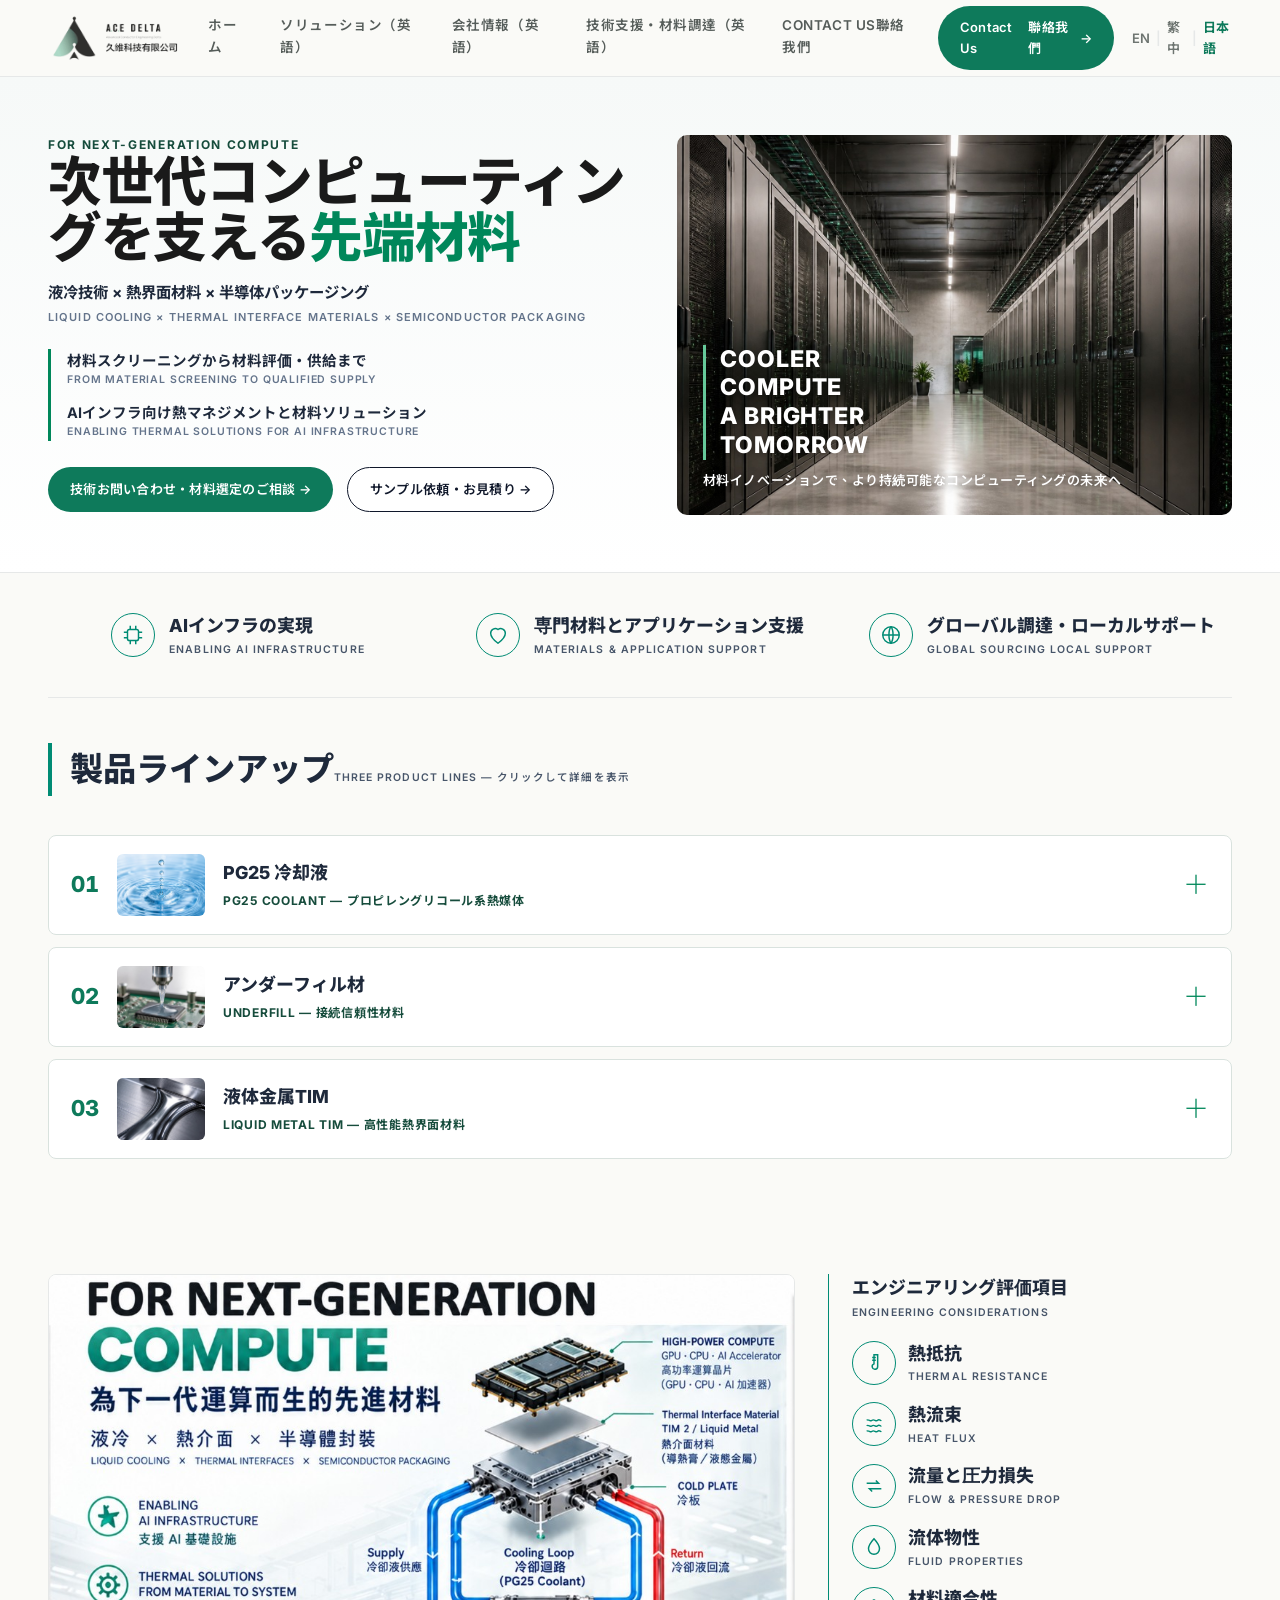
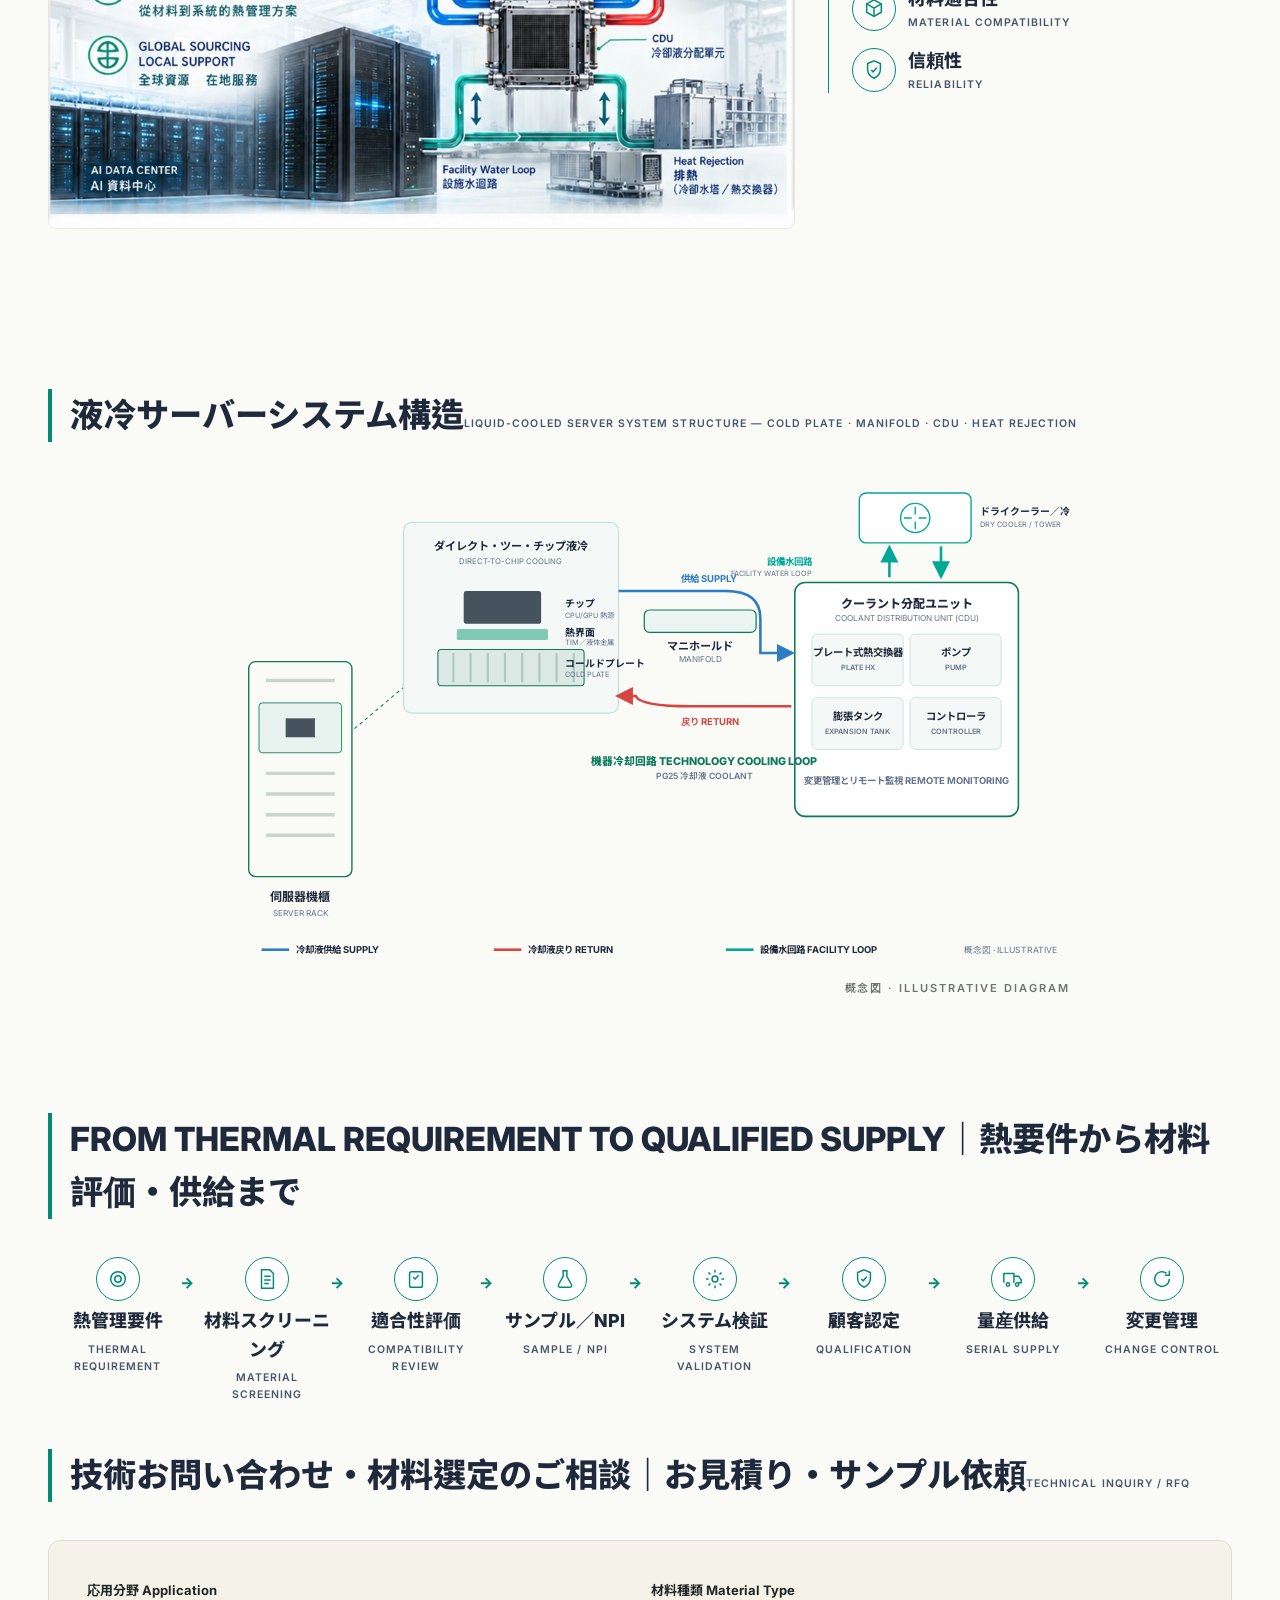
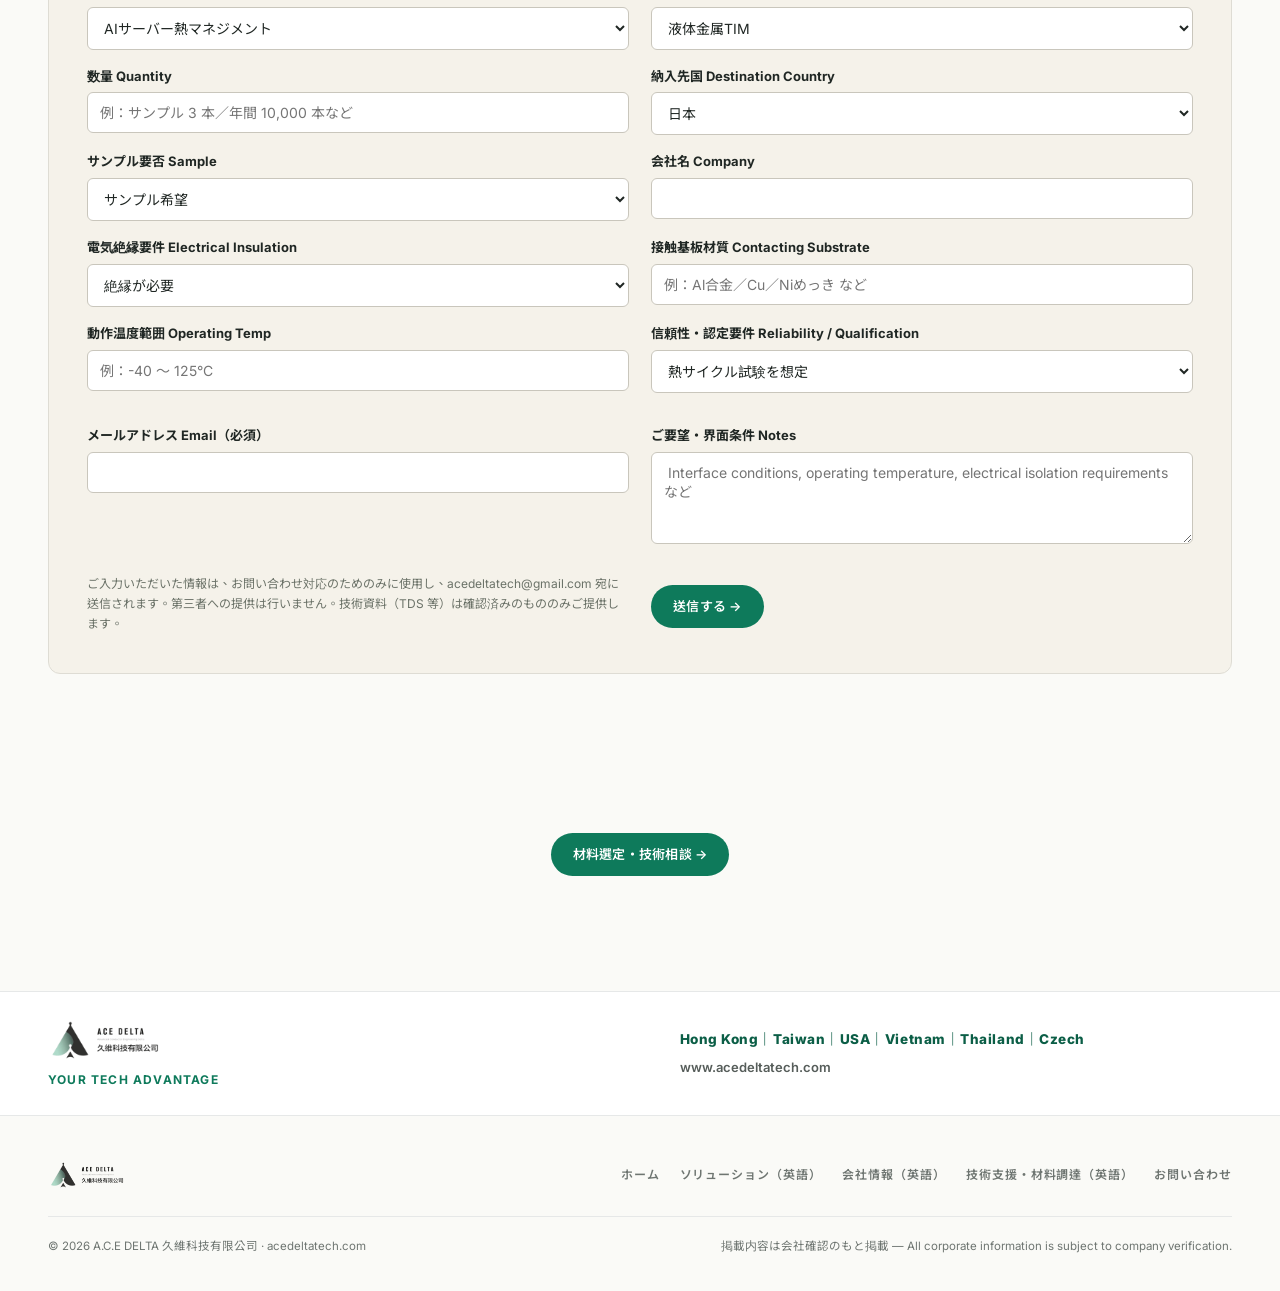
==== ja/index.html @ 4583743d "Add files via upload" ====
<!DOCTYPE html>
<!-- BUILD: 20261009-0045 | FIX: About Us links now point to about.html | 此檔案為修正版 -->
<html lang="ja">
<head>
<meta charset="UTF-8">
<meta name="viewport" content="width=device-width, initial-scale=1.0">
<title>A.C.E DELTA 久維科技有限公司 — 先端熱マネジメント材料＆技術支援・材料調達｜液体金属TIM・冷却液・熱伝導グリース</title>
<meta name="description" content="A.C.E DELTA（久維科技有限公司）は多国籍製造サプライチェーンを支援します。液体金属TIM（Ga-In-Sn 合金）、冷却液（PG25）、熱伝導グリース／ペースト／ゲル、ギャップフィラーなどの熱界面材料（TIM）の材料選定・技術支援・材料調達。AIサーバー液冷、車載電子、EVバッテリー、5G／6G 向け。">
<meta name="robots" content="index,follow">
<meta name="keywords" content="TIMs, thermal interface materials, liquid metal, coolant, cooling liquid, thermal paste, thermal gel, thermal grease, 散熱材料, 液態金屬, 冷卻液, 水冷液, 導熱膏, 導熱凝膠, 導熱矽脂">
<link rel="canonical" href="https://acedeltatech.com/ja/">
<link rel="alternate" hreflang="en" href="https://acedeltatech.com/">
<link rel="alternate" hreflang="zh-Hant" href="https://acedeltatech.com/?lang=zh">
<link rel="alternate" hreflang="x-default" href="https://acedeltatech.com/">
<link rel="alternate" hreflang="ja" href="https://acedeltatech.com/ja/">
<meta property="og:type" content="website">
<meta property="og:site_name" content="A.C.E DELTA">
<meta property="og:title" content="A.C.E DELTA — 次世代コンピューティングを支える先端材料">
<meta property="og:description" content="液冷技術 × 熱界面材料 × 半導体パッケージング — 液体金属TIM（Ga-In-Sn）、冷却液（PG25）、熱伝導グリースの材料選定・技術支援。">
<meta property="og:url" content="https://acedeltatech.com/ja/">
<meta property="og:locale" content="ja_JP">
<meta property="og:locale:alternate" content="zh_TW">
<meta property="og:image" content="https://acedeltatech.com/og/about.jpg">
<meta name="twitter:card" content="summary_large_image">
<link rel="preconnect" href="https://fonts.googleapis.com">
<link rel="preconnect" href="https://fonts.gstatic.com" crossorigin>
<link href="https://fonts.googleapis.com/css2?family=Inter:wght@400;500;600;700;800&family=Source+Serif+4:opsz,wght@8..60,300;8..60,400&family=Noto+Sans+TC&family=Noto+Sans+JP:wght@400;500;700;900&display=swap" rel="stylesheet">
<script type="application/ld+json">
{"@context":"https://schema.org","@graph":[
 {"@type":"Organization","@id":"https://acedeltatech.com/#org",
  "name":"A.C.E DELTA","alternateName":"久維科技有限公司","url":"https://acedeltatech.com/",
  "description":"先端熱マネジメント材料（液体金属TIM・冷却液・熱伝導グリース・熱伝導ゲル・ギャップフィラー）の材料選定・技術支援・材料調達。AIサーバー液冷、車載電子、EVバッテリー、5G／6G 向け。",
  "areaServed":["HK","TW","VN","TH","US","CZ","JP","MY","MX","PL","IE","DE","HU"]},
 {"@type":"WebPage","@id":"https://acedeltatech.com/ja/","url":"https://acedeltatech.com/ja/",
  "name":"A.C.E DELTA — 次世代コンピューティングを支える先端材料","inLanguage":"ja",
  "isPartOf":{"@id":"https://acedeltatech.com/#org"},
  "description":"熱界面材料（TIM）の材料選定・技術相談、サンプル・見積依頼。液体金属TIM（Ga-In-Sn）、冷却液（PG25）、熱伝導グリース・ゲル。"}]}
</script>
<link rel="stylesheet" href="../assets/css/style.css">
</head>
<body data-page="home">
<a class="skip" href="#main"><span class="en">Skip to content</span><span class="zh">跳至主要內容</span></a>

<header class="site-head" id="siteHead">
  <div class="wrap head-in">
    <a class="logo" href="index.html" aria-label="A.C.E DELTA — 久維科技有限公司">
      <img src="../assets/img/logo.png" alt="A.C.E DELTA — Advanced Conductor Engineering Delta 久維科技有限公司">
    </a>
    <nav class="main-nav" id="mainNav" aria-label="Main navigation">
      <a href="/ja/">ホーム</a>
      <a href="/solutions.html">ソリューション（英語）</a>
      <a href="/about.html">会社情報（英語）</a>
      <a href="/engineering.html">技術支援・材料調達（英語）</a>
      <a href="/contact.html"><span class="en">Contact Us</span><span class="zh">聯絡我們</span></a>
    </nav>
    <div class="head-actions">
      <a class="pill" href="#rfq"><span class="en">Contact Us</span><span class="zh">聯絡我們</span> →</a>
      <div class="lang-sw" role="group" aria-label="言語切替"><a href="/index.html" hreflang="en">EN</a><span class="bar">|</span><a href="/?lang=zh" hreflang="zh-Hant">繁中</a><span class="bar">|</span><span style="font-weight:700;color:var(--green)">日本語</span></div>
      <button class="burger" id="burger" aria-expanded="false" aria-controls="mainNav" aria-label="Menu"><span></span><span></span><span></span></button>
    </div>
  </div>
</header>

<main id="main">

<section class="hero2" id="top">
  <div class="wrap hero2-grid">
    <div class="hero2-copy">
      <p style="font-size:12px;font-weight:700;letter-spacing:.14em;color:#164C3C;text-transform:uppercase">FOR NEXT-GENERATION COMPUTE</p>
      <h1>次世代コンピューティングを支える<span class="hl">先端材料</span></h1>
      <p class="h-tags"><span style="font-size:clamp(14px,1.2vw,17px);font-weight:700;color:#1E293B">液冷技術 × 熱界面材料 × 半導体パッケージング</span><span style="font-size:11px;font-weight:600;letter-spacing:.1em;color:#64748B">LIQUID COOLING × THERMAL INTERFACE MATERIALS × SEMICONDUCTOR PACKAGING</span></p>
      <div class="h-values">
        <p><span style="display:block;font-size:14.5px;font-weight:700;color:#1E293B">材料スクリーニングから材料評価・供給まで</span><span class="en-sub">From material screening to qualified supply</span></p>
        <p><span style="display:block;font-size:14.5px;font-weight:700;color:#1E293B">AIインフラ向け熱マネジメントと材料ソリューション</span><span class="en-sub">Enabling thermal solutions for AI infrastructure</span></p>
      </div>
      <div class="h-ctas">
        <a class="pill" href="#rfq">技術お問い合わせ・材料選定のご相談 →</a>
        <a class="pill ghost" href="#rfq">サンプル依頼・お見積り →</a>
      </div>
    </div>
    <figure class="hero2-media">
      <img src="../assets/img/ai-dc-hero.jpg" alt="AIデータセンターのサーバー通路 — 液冷コンピューティング基盤">
      <figcaption class="h-ov"><span class="ov-en">COOLER<br>COMPUTE<br>A BRIGHTER<br>TOMORROW</span><span class="ov-zh" style="letter-spacing:.04em">材料イノベーションで、より持続可能なコンピューティングの未来へ</span></figcaption>
    </figure>
  </div>
</section>

<div class="wrap">
  <div class="pillars reveal">
    <div class="pillar"><span class="ico" aria-hidden="true"><svg viewBox="0 0 24 24" fill="none" stroke="#008B74" stroke-width="1.6"><rect x="6" y="6" width="12" height="12" rx="2"/><path d="M9 2v4M15 2v4M9 18v4M15 18v4M2 9h4M2 15h4M18 9h4M18 15h4"/></svg></span><p><span class="zh-big">AIインフラの実現</span><span class="en-small">ENABLING AI INFRASTRUCTURE</span></p></div>
    <div class="pillar"><span class="ico" aria-hidden="true"><svg viewBox="0 0 24 24" fill="none" stroke="#008B74" stroke-width="1.6"><path d="M12 21c-4-3-8-6.5-8-11a5 5 0 0 1 8-4 5 5 0 0 1 8 4c0 4.5-4 8-8 11z"/></svg></span><p><span class="zh-big">専門材料とアプリケーション支援</span><span class="en-small">MATERIALS &amp; APPLICATION SUPPORT</span></p></div>
    <div class="pillar"><span class="ico" aria-hidden="true"><svg viewBox="0 0 24 24" fill="none" stroke="#008B74" stroke-width="1.6"><circle cx="12" cy="12" r="9"/><path d="M3 12h18M12 3c3 3.5 3 14 0 18M12 3c-3 3.5-3 14 0 18"/></svg></span><p><span class="zh-big">グローバル調達・ローカルサポート</span><span class="en-small">GLOBAL SOURCING LOCAL SUPPORT</span></p></div>
  </div>
</div>

<div class="wrap">
  <section class="sec" id="materials" aria-label="製品" style="padding-top:clamp(30px,3.5vw,52px)">
    <div class="prod-head reveal"><h2><span class="zh-big">製品ラインアップ</span><span class="en-small">THREE PRODUCT LINES — クリックして詳細を表示</span></h2></div>
    <div class="acc reveal">
      <article class="acc-item">
        <button class="acc-head" aria-expanded="false" aria-controls="acc1">
          <span class="pnum num">01</span><img class="acc-thumb" src="../assets/img/product-pg25-coolant.jpg" alt="PG25 冷却液 — プロピレングリコール系熱媒体（AIサーバー液冷）">
          <span class="acc-title"><span class="zh-big">PG25 冷却液</span><span class="en-big2">PG25 COOLANT — プロピレングリコール系熱媒体</span></span>
          <span class="acc-x" aria-hidden="true">＋</span>
        </button>
        <div class="acc-body" id="acc1" hidden><div class="acc-inner">
          <p class="pdesc">プロピレングリコール系熱媒体（Propylene Glycol-Based Heat Transfer Fluid）</p>
          <ul class="pbullets">
            <li><span class="zh">ダイレクト・ツー・チップ液冷</span><span class="en-sub">Direct-to-Chip Cooling</span></li>
            <li><span class="zh">機器冷却回路</span><span class="en-sub">Technology Cooling Loop</span></li>
            <li><span class="zh">防食保護</span><span class="en-sub">Corrosion Protection</span></li>
            <li><span class="zh">材料適合性</span><span class="en-sub">Material Compatibility</span></li>
          </ul>
          <span class="ptag">米国／欧州の調達先・供給元 U.S. / EUROPEAN SUPPLY OPTIONS</span>
        </div></div>
      </article>
      <article class="acc-item">
        <button class="acc-head" aria-expanded="false" aria-controls="acc2">
          <span class="pnum num">02</span><img class="acc-thumb" src="../assets/img/product-underfill.jpg" alt="アンダーフィル材 — 接続信頼性材料">
          <span class="acc-title"><span class="zh-big">アンダーフィル材</span><span class="en-big2">UNDERFILL — 接続信頼性材料</span></span>
          <span class="acc-x" aria-hidden="true">＋</span>
        </button>
        <div class="acc-body" id="acc2" hidden><div class="acc-inner">
          <p class="pdesc">パッケージ接続信頼性を高める材料（Interconnect Reliability Material）</p>
          <ul class="pbullets">
            <li><span class="zh">Flip-Chip · BGA · CSP · Cu Pillar</span><span class="en-sub">Flip-Chip · BGA · CSP · Cu Pillar</span></li>
            <li><span class="zh">熱機械応力マネジメント</span><span class="en-sub">Thermo-Mechanical Stress Management</span></li>
            <li><span class="zh">接続信頼性</span><span class="en-sub">Interconnect Reliability</span></li>
            <li><span class="zh">アプリケーション・調達サポート</span><span class="en-sub">Application &amp; Sourcing Support</span></li>
          </ul>
        </div></div>
      </article>
      <article class="acc-item">
        <button class="acc-head" aria-expanded="false" aria-controls="acc3">
          <span class="pnum num">03</span><img class="acc-thumb" src="../assets/img/product-liquid-metal.jpg" alt="液体金属TIM — Ga-In-Sn 合金系高性能熱界面材料">
          <span class="acc-title"><span class="zh-big">液体金属TIM</span><span class="en-big2">LIQUID METAL TIM — 高性能熱界面材料</span></span>
          <span class="acc-x" aria-hidden="true">＋</span>
        </button>
        <div class="acc-body" id="acc3" hidden><div class="acc-inner">
          <p class="pdesc">高性能熱界面材料（High-Performance Thermal Interface Material）。Ga-In-Sn（ガリウム・インジウム・スズ）合金系。</p>
          <ul class="pbullets">
            <li><span class="zh">材料適合性評価</span><span class="en-sub">Material Compatibility Assessment</span></li>
            <li><span class="zh">アプリケーション検証</span><span class="en-sub">Application Qualification</span></li>
            <li><span class="zh">信頼性検証</span><span class="en-sub">Reliability Validation</span></li>
          </ul>
        </div></div>
      </article>
    </div>

    <section class="sec ov3" aria-label="システム全体図">
      <h2 class="sr-only">次世代コンピューティングを支える先端材料 — 液冷技術 × 熱界面材料 × 半導体パッケージング。Ga-In-Sn 液体金属TIM、冷却液（PG25）、クーラント分配ユニット（CDU）、設備水回路、放熱システム。</h2>
      <figure class="ov3-fig reveal">
        <img src="../assets/img/home-render-full.jpg" alt="システム全体図：高出力コンピュート（GPU・CPU・AIアクセラレータ）→ 熱界面材料（TIM／液体金属）→ コールドプレート。機器冷却回路（PG25 冷却液）、クーラント分配ユニット（CDU）、AIデータセンター、設備水回路、放熱（冷却塔／熱交換器）">
      </figure>
      <aside class="eng reveal" aria-label="エンジニアリング評価項目">
        <p class="eng-h"><span class="zh-big">エンジニアリング評価項目</span><span class="en-small">ENGINEERING CONSIDERATIONS</span></p>
        <ul>
          <li><span class="ico" aria-hidden="true"><svg viewBox="0 0 24 24" fill="none" stroke="#008B74" stroke-width="1.6"><path d="M12 3v10a3 3 0 1 0 4 2.8V3z"/><path d="M10 6h4M10 9h4"/></svg></span><span class="t"><span class="zh-big">熱抵抗</span><span class="en-small">Thermal Resistance</span></span></li>
          <li><span class="ico" aria-hidden="true"><svg viewBox="0 0 24 24" fill="none" stroke="#008B74" stroke-width="1.6"><path d="M4 8c2-2 4 2 6 0s4 2 6 0 3 1 4 0M4 14c2-2 4 2 6 0s4 2 6 0 3 1 4 0M4 20c2-2 4 2 6 0s4 2 6 0 3 1 4 0"/></svg></span><span class="t"><span class="zh-big">熱流束</span><span class="en-small">Heat Flux</span></span></li>
          <li><span class="ico" aria-hidden="true"><svg viewBox="0 0 24 24" fill="none" stroke="#008B74" stroke-width="1.6"><path d="M4 9h13l-3-3M20 15H7l3 3"/></svg></span><span class="t"><span class="zh-big">流量と圧力損失</span><span class="en-small">Flow &amp; Pressure Drop</span></span></li>
          <li><span class="ico" aria-hidden="true"><svg viewBox="0 0 24 24" fill="none" stroke="#008B74" stroke-width="1.6"><path d="M12 3s6 6.6 6 11a6 6 0 0 1-12 0c0-4.4 6-11 6-11z"/></svg></span><span class="t"><span class="zh-big">流体物性</span><span class="en-small">Fluid Properties</span></span></li>
          <li><span class="ico" aria-hidden="true"><svg viewBox="0 0 24 24" fill="none" stroke="#008B74" stroke-width="1.6"><path d="M12 2l8 4.5v9L12 20l-8-4.5v-9z"/><path d="M12 11L4 6.5M12 11l8-4.5M12 11v9"/></svg></span><span class="t"><span class="zh-big">材料適合性</span><span class="en-small">Material Compatibility</span></span></li>
          <li><span class="ico" aria-hidden="true"><svg viewBox="0 0 24 24" fill="none" stroke="#008B74" stroke-width="1.6"><path d="M12 2l7 3v6c0 5-3.5 8.5-7 10-3.5-1.5-7-5-7-10V5z"/><path d="M9 12l2 2 4-4.5"/></svg></span><span class="t"><span class="zh-big">信頼性</span><span class="en-small">Reliability</span></span></li>
        </ul>
      </aside>
    </section>

    <section class="sec sysband" aria-label="液冷サーバーシステム構造" style="padding-top:clamp(30px,3.5vw,52px)">
      <div class="prod-head reveal"><h2><span class="zh-big">液冷サーバーシステム構造</span><span class="en-small">LIQUID-COOLED SERVER SYSTEM STRUCTURE — COLD PLATE · MANIFOLD · CDU · HEAT REJECTION</span></h2></div>
      <figure class="sysfig reveal"><svg viewBox="0 0 1000 560" role="img" aria-label="液冷伺服器全結構示意圖：コールドプレート覆蓋 CPU/GPU 熱源、マニホールド、クーラント分配ユニット（CDU：プレート式熱交換器、ポンプ、膨張タンク、コントローラ）、ドライクーラー／冷却塔；設備冷卻迴路（PG25 冷卻液）與設備水回路">
  <defs>
    <marker id="aB" viewBox="0 0 10 10" refX="8" refY="5" markerWidth="7" markerHeight="7" orient="auto-start-reverse"><path d="M0 0L10 5L0 10z" fill="#2E7CC1"/></marker>
    <marker id="aR" viewBox="0 0 10 10" refX="8" refY="5" markerWidth="7" markerHeight="7" orient="auto-start-reverse"><path d="M0 0L10 5L0 10z" fill="#D64541"/></marker>
    <marker id="aT" viewBox="0 0 10 10" refX="8" refY="5" markerWidth="7" markerHeight="7" orient="auto-start-reverse"><path d="M0 0L10 5L0 10z" fill="#00A896"/></marker>
  </defs>
  <!-- server rack -->
  <rect x="45" y="210" width="120" height="250" rx="8" fill="#FAFAF7" stroke="#0E7A5B" stroke-width="1.6"/>
  <rect x="57" y="258" width="96" height="58" rx="4" fill="#E8F2EE" stroke="#0E7A5B" stroke-width="1"/>
  <rect x="88" y="276" width="34" height="22" fill="#46525E"/>
  <path d="M65 232h80M65 340h80M65 364h80M65 388h80M65 412h80" stroke="#C9D4CE" stroke-width="4"/>
  <text x="105" y="488" text-anchor="middle" font-size="14" font-weight="700" fill="#1E293B">伺服器機櫃</text>
  <text x="105" y="506" text-anchor="middle" font-size="9.5" fill="#64748B">SERVER RACK</text>
  <path d="M168 288 L225 240" stroke="#0E7A5B" stroke-width="1.2" stroke-dasharray="4 4"/>
  <!-- cold plate zoom -->
  <rect x="225" y="48" width="250" height="222" rx="10" fill="#F4F8F6" stroke="#BFE3DC" stroke-width="1.4"/>
  <rect x="295" y="128" width="90" height="38" rx="3" fill="#46525E"/>
  <rect x="287" y="172" width="106" height="13" rx="2" fill="#7FC9B2"/>
  <rect x="265" y="196" width="170" height="42" rx="4" fill="#DCE8E3" stroke="#0E7A5B" stroke-width="1.2"/>
  <path d="M283 200v34M303 200v34M323 200v34M343 200v34M363 200v34M383 200v34M403 200v34M423 200v34" stroke="#AFC9BE" stroke-width="2.5"/>
  <text x="413" y="146" font-size="11.5" font-weight="700" fill="#1E293B">チップ</text>
  <text x="413" y="159" font-size="8.5" fill="#64748B">CPU/GPU 熱源</text>
  <text x="413" y="180" font-size="11.5" font-weight="700" fill="#1E293B">熱界面</text>
  <text x="413" y="191" font-size="8.5" fill="#64748B">TIM／液体金属</text>
  <text x="413" y="216" font-size="11.5" font-weight="700" fill="#1E293B">コールドプレート</text>
  <text x="413" y="228" font-size="8.5" fill="#64748B">COLD PLATE</text>
  <text x="350" y="80" text-anchor="middle" font-size="13" font-weight="700" fill="#1E293B">ダイレクト・ツー・チップ液冷</text>
  <text x="350" y="96" text-anchor="middle" font-size="9" fill="#64748B">DIRECT-TO-CHIP COOLING</text>
  <!-- manifold -->
  <rect x="505" y="150" width="130" height="26" rx="6" fill="#EAF5F1" stroke="#0E7A5B" stroke-width="1.4"/>
  <text x="570" y="196" text-anchor="middle" font-size="13" font-weight="700" fill="#1E293B">マニホールド</text>
  <text x="570" y="211" text-anchor="middle" font-size="9.5" fill="#64748B">MANIFOLD</text>
  <!-- CDU -->
  <rect x="680" y="118" width="260" height="272" rx="12" fill="#fff" stroke="#0E7A5B" stroke-width="1.8"/>
  <text x="810" y="148" text-anchor="middle" font-size="14" font-weight="800" fill="#1E293B">クーラント分配ユニット</text>
  <text x="810" y="163" text-anchor="middle" font-size="9.5" fill="#64748B">COOLANT DISTRIBUTION UNIT (CDU)</text>
  <g font-size="12" font-weight="700" fill="#1E293B">
    <rect x="700" y="178" width="106" height="60" rx="6" fill="#F4F8F6" stroke="#BFE3DC"/><text x="753" y="204" text-anchor="middle">プレート式熱交換器</text><text x="753" y="220" text-anchor="middle" font-size="8.5" font-weight="600" fill="#64748B">PLATE HX</text>
    <rect x="814" y="178" width="106" height="60" rx="6" fill="#F4F8F6" stroke="#BFE3DC"/><text x="867" y="204" text-anchor="middle">ポンプ</text><text x="867" y="220" text-anchor="middle" font-size="8.5" font-weight="600" fill="#64748B">PUMP</text>
    <rect x="700" y="252" width="106" height="60" rx="6" fill="#F4F8F6" stroke="#BFE3DC"/><text x="753" y="278" text-anchor="middle">膨張タンク</text><text x="753" y="294" text-anchor="middle" font-size="8.5" font-weight="600" fill="#64748B">EXPANSION TANK</text>
    <rect x="814" y="252" width="106" height="60" rx="6" fill="#F4F8F6" stroke="#BFE3DC"/><text x="867" y="278" text-anchor="middle">コントローラ</text><text x="867" y="294" text-anchor="middle" font-size="8.5" font-weight="600" fill="#64748B">CONTROLLER</text>
  </g>
  <text x="810" y="352" text-anchor="middle" font-size="11" font-weight="700" fill="#64748B">変更管理とリモート監視 REMOTE MONITORING</text>
  <!-- dry cooler -->
  <rect x="755" y="14" width="130" height="58" rx="8" fill="#fff" stroke="#00A896" stroke-width="1.6"/>
  <circle cx="820" cy="43" r="17" fill="none" stroke="#00A896" stroke-width="1.6"/>
  <path d="M820 30v9M820 47v9M807 43h9M824 43h9" stroke="#00A896" stroke-width="1.6"/>
  <text x="895" y="40" font-size="11.5" font-weight="700" fill="#1E293B">ドライクーラー／冷却塔</text>
  <text x="895" y="53" font-size="8.5" fill="#64748B">DRY COOLER / TOWER</text>
  <!-- pipes -->
  <path d="M475 128 H600 Q640 128 640 160 V200 H676" fill="none" stroke="#2E7CC1" stroke-width="3" marker-end="url(#aB)"/>
  <text x="548" y="118" font-size="11" font-weight="700" fill="#2E7CC1">供給 SUPPLY</text>
  <path d="M676 262 H560 Q500 262 495 250 L475 250" fill="none" stroke="#D64541" stroke-width="3" marker-end="url(#aR)"/>
  <text x="548" y="284" font-size="11" font-weight="700" fill="#D64541">戻り RETURN</text>
  <path d="M790 112 V78" fill="none" stroke="#00A896" stroke-width="3" marker-end="url(#aT)"/>
  <path d="M850 76 V110" fill="none" stroke="#00A896" stroke-width="3" marker-end="url(#aT)"/>
  <text x="700" y="98" text-anchor="end" font-size="11" font-weight="700" fill="#00A896">設備水回路</text>
  <text x="700" y="110" text-anchor="end" font-size="8.5" fill="#64748B">FACILITY WATER LOOP</text>
  <!-- loop label -->
  <text x="575" y="330" text-anchor="middle" font-size="12.5" font-weight="800" fill="#0E7A5B">機器冷却回路 TECHNOLOGY COOLING LOOP</text>
  <text x="575" y="347" text-anchor="middle" font-size="10" font-weight="600" fill="#64748B">PG25 冷却液 COOLANT</text>
  <!-- legend -->
  <g font-size="11" font-weight="700" fill="#1E293B">
    <line x1="60" y1="545" x2="92" y2="545" stroke="#2E7CC1" stroke-width="3"/><text x="100" y="549">冷却液供給 SUPPLY</text>
    <line x1="330" y1="545" x2="362" y2="545" stroke="#D64541" stroke-width="3"/><text x="370" y="549">冷却液戻り RETURN</text>
    <line x1="600" y1="545" x2="632" y2="545" stroke="#00A896" stroke-width="3"/><text x="640" y="549">設備水回路 FACILITY LOOP</text>
  </g>
  <text x="985" y="549" text-anchor="end" font-size="10" fill="#64748B">概念図 · ILLUSTRATIVE</text>
</svg>
        <figcaption class="micro" style="text-align:right;margin-top:10px">概念図 · Illustrative diagram</figcaption>
      </figure>
    </section>

    <div class="flow-head reveal"><h2><span class="zh-big">FROM THERMAL REQUIREMENT TO QUALIFIED SUPPLY｜熱要件から材料評価・供給まで</span></h2></div>
    <ol class="flow reveal">
      <li><span class="f-ico" aria-hidden="true"><svg viewBox="0 0 24 24" fill="none" stroke="#008B74" stroke-width="1.6"><circle cx="12" cy="12" r="8"/><circle cx="12" cy="12" r="3.5"/></svg></span><span class="zh-big">熱管理要件</span><span class="en-small">Thermal Requirement</span></li>
      <li><span class="f-ico" aria-hidden="true"><svg viewBox="0 0 24 24" fill="none" stroke="#008B74" stroke-width="1.6"><path d="M6 2h9l4 4v16H6z"/><path d="M9 9h7M9 13h7M9 17h5"/></svg></span><span class="zh-big">材料スクリーニング</span><span class="en-small">Material Screening</span></li>
      <li><span class="f-ico" aria-hidden="true"><svg viewBox="0 0 24 24" fill="none" stroke="#008B74" stroke-width="1.6"><rect x="5" y="4" width="14" height="17" rx="2"/><path d="M9 10l2 2 4-4"/></svg></span><span class="zh-big">適合性評価</span><span class="en-small">Compatibility Review</span></li>
      <li><span class="f-ico" aria-hidden="true"><svg viewBox="0 0 24 24" fill="none" stroke="#008B74" stroke-width="1.6"><path d="M9 3h6M10 3v6l-5 9a2 2 0 0 0 1.8 3h10.4a2 2 0 0 0 1.8-3l-5-9V3"/></svg></span><span class="zh-big">サンプル／NPI</span><span class="en-small">Sample / NPI</span></li>
      <li><span class="f-ico" aria-hidden="true"><svg viewBox="0 0 24 24" fill="none" stroke="#008B74" stroke-width="1.6"><circle cx="12" cy="12" r="3.2"/><path d="M12 2v3M12 19v3M2 12h3M19 12h3M4.9 4.9l2.1 2.1M17 17l2.1 2.1M19.1 4.9L17 7M7 17l-2.1 2.1"/></svg></span><span class="zh-big">システム検証</span><span class="en-small">System Validation</span></li>
      <li><span class="f-ico" aria-hidden="true"><svg viewBox="0 0 24 24" fill="none" stroke="#008B74" stroke-width="1.6"><path d="M12 2l7 3v6c0 5-3.5 8.5-7 10-3.5-1.5-7-5-7-10V5z"/><path d="M9 12l2 2 4-4.5"/></svg></span><span class="zh-big">顧客認定</span><span class="en-small">Qualification</span></li>
      <li><span class="f-ico" aria-hidden="true"><svg viewBox="0 0 24 24" fill="none" stroke="#008B74" stroke-width="1.6"><path d="M2 16V6h11v10M13 9h5l3 4v3h-3"/><circle cx="6.5" cy="18" r="1.8"/><circle cx="16.5" cy="18" r="1.8"/></svg></span><span class="zh-big">量産供給</span><span class="en-small">Serial Supply</span></li>
      <li><span class="f-ico" aria-hidden="true"><svg viewBox="0 0 24 24" fill="none" stroke="#008B74" stroke-width="1.6"><path d="M20 12a8 8 0 1 1-3-6.2"/><path d="M20 3v5h-5"/></svg></span><span class="zh-big">変更管理</span><span class="en-small">Change Control</span></li>
    </ol>

    <!-- ============ P2: JA RFQ FORM ============ -->
    <section class="sec" id="rfq" aria-label="お見積り・サンプル依頼" style="padding-top:clamp(30px,3.5vw,52px)">
      <div class="prod-head reveal"><h2><span class="zh-big">技術お問い合わせ・材料選定のご相談｜お見積り・サンプル依頼</span><span class="en-small">TECHNICAL INQUIRY / RFQ</span></h2></div>
      <form class="es-form reveal" id="jaRfq" style="background:#F5F2EA;border:1px solid #DEDCD4;border-radius:12px;padding:clamp(22px,3vw,40px)">
        <input type="text" name="_gotcha" style="display:none" tabindex="-1" autocomplete="off" aria-hidden="true">
        <div class="f-row" style="display:contents">
          <label style="display:flex;flex-direction:column;gap:6px;font-size:13px;font-weight:700"><span>応用分野 Application</span>
            <select name="app"><option>AIサーバー熱マネジメント</option><option>AI電源・液冷装置</option><option>EVバッテリー熱マネジメント</option><option>5G／6G通信機器</option><option>その他</option></select></label>
          <label style="display:flex;flex-direction:column;gap:6px;font-size:13px;font-weight:700"><span>材料種類 Material Type</span>
            <select name="mat"><option>液体金属TIM</option><option>熱伝導グリース</option><option>熱伝導ゲル</option><option>ギャップフィラー</option><option>アンダーフィル材</option><option>冷却液（PG25）</option><option>未定・ご相談</option></select></label>
        </div>
        <div class="f-row" style="display:contents">
          <label style="display:flex;flex-direction:column;gap:6px;font-size:13px;font-weight:700"><span>数量 Quantity</span><input type="text" name="qty" placeholder="例：サンプル 3 本／年間 10,000 本など"></label>
          <label style="display:flex;flex-direction:column;gap:6px;font-size:13px;font-weight:700"><span>納入先国 Destination Country</span>
            <select name="dest"><option>日本</option><option>アメリカ</option><option>メキシコ</option><option>ベトナム</option><option>タイ</option><option>マレーシア</option><option>その他</option></select></label>
        </div>
        <div class="f-row" style="display:contents">
          <label style="display:flex;flex-direction:column;gap:6px;font-size:13px;font-weight:700"><span>サンプル要否 Sample</span>
            <select name="sample"><option>サンプル希望</option><option>見積のみ</option><option>技術相談のみ</option></select></label>
          <label style="display:flex;flex-direction:column;gap:6px;font-size:13px;font-weight:700"><span>会社名 Company</span><input type="text" name="company"></label>
        </div>
        <div style="display:contents">
          <label style="display:flex;flex-direction:column;gap:6px;font-size:13px;font-weight:700"><span>電気絶縁要件 Electrical Insulation</span>
            <select name="iso"><option>絶縁が必要</option><option>絶縁は不要</option><option>相談して決定</option></select></label>
          <label style="display:flex;flex-direction:column;gap:6px;font-size:13px;font-weight:700"><span>接触基板材質 Contacting Substrate</span><input type="text" name="substrate" placeholder="例：Al合金／Cu／Niめっき など"></label>
        </div>
        <div style="display:contents">
          <label style="display:flex;flex-direction:column;gap:6px;font-size:13px;font-weight:700"><span>動作温度範囲 Operating Temp</span><input type="text" name="temp" placeholder="例：-40 ～ 125°C"></label>
          <label style="display:flex;flex-direction:column;gap:6px;font-size:13px;font-weight:700"><span>信頼性・認定要件 Reliability / Qualification</span>
            <select name="rel"><option>熱サイクル試験を想定</option><option>社内認定工程あり</option><option>未定・ご相談</option></select></label>
        </div>
        <label style="display:flex;flex-direction:column;gap:6px;font-size:13px;font-weight:700;margin-top:16px"><span>メールアドレス Email（必須）</span><input type="email" name="email" required></label>
        <label style="display:flex;flex-direction:column;gap:6px;font-size:13px;font-weight:700;margin-top:16px"><span>ご要望・界面条件 Notes</span><textarea name="notes" rows="4" placeholder=" Interface conditions, operating temperature, electrical isolation requirements など"></textarea></label>
        <p style="margin-top:14px;font-size:12px;line-height:1.7;color:#6B7268">ご入力いただいた情報は、お問い合わせ対応のためのみに使用し、acedeltatech@gmail.com 宛に送信されます。第三者への提供は行いません。技術資料（TDS 等）は確認済みのもののみご提供します。</p>
        <div style="margin-top:18px;display:flex;align-items:center;gap:18px;flex-wrap:wrap">
          <button class="pill" type="submit">送信する →</button>
          <p class="micro" id="rfqStatus" role="status" aria-live="polite" style="max-width:50ch"></p>
        </div>
      </form>
    </section>

    <div class="home-cta reveal"><a class="pill" href="#rfq">材料選定・技術相談 →</a></div>
  </section>
</div>

</main>

<div class="entity-strip">
  <div class="wrap entity-grid">
    <div class="e-brand"><img src="../assets/img/logo.png" alt="A.C.E DELTA — 久維科技有限公司"><p class="mast-tag" style="margin-top:8px">Your Tech Advantage</p></div>
    <div class="e-loc"><p class="loc-line">Hong Kong｜Taiwan｜USA｜Vietnam｜Thailand｜Czech</p><p class="e-url">www.acedeltatech.com</p></div>
  </div>
</div>
<footer class="site-foot">
  <div class="wrap">
    <div class="foot-in">
      <a class="logo" href="#top" aria-label="A.C.E DELTA"><img src="../assets/img/logo.png" alt="A.C.E DELTA — 久維科技有限公司"></a>
      <nav class="foot-nav" aria-label="Footer navigation">
        <a href="/ja/">ホーム</a>
        <a href="/solutions.html">ソリューション（英語）</a>
        <a href="/about.html">会社情報（英語）</a>
        <a href="/engineering.html">技術支援・材料調達（英語）</a>
        <a href="/contact.html">お問い合わせ</a>
      </nav>
    </div>
    <div class="foot-legal">
      <span>© 2026 A.C.E DELTA 久維科技有限公司 · acedeltatech.com</span>
      <span><span>掲載内容は会社確認のもと掲載 — All corporate information is subject to company verification.</span></span>
    </div>
  </div>
</footer>

<div id="toast" role="status" aria-live="polite"></div>

<script src="../assets/js/main.js" defer></script>
<script>
(function(){
  "use strict";
  var reduced = window.matchMedia('(prefers-reduced-motion: reduce)').matches;
  var head = document.getElementById('siteHead');
  if(head) window.addEventListener('scroll', function(){ head.classList.toggle('scrolled', window.scrollY > 8); }, {passive:true});
  var burger = document.getElementById('burger');
  var nav = document.getElementById('mainNav');
  if(burger && nav){
    burger.addEventListener('click', function(){
      var open = nav.classList.toggle('open');
      burger.setAttribute('aria-expanded', String(open));
    });
    nav.addEventListener('click', function(e){
      if(e.target.closest('a')){ nav.classList.remove('open'); burger.setAttribute('aria-expanded','false'); }
    });
  }
  document.querySelectorAll('.acc-head').forEach(function(b){
    b.addEventListener('click', function(){
      var open = b.getAttribute('aria-expanded') === 'true';
      b.setAttribute('aria-expanded', String(!open));
      document.getElementById(b.getAttribute('aria-controls')).hidden = open;
    });
  });
  var pb = document.getElementById('profileBtn');
  if(pb) pb.addEventListener('click', function(){
    window.location.href = '/contact.html#rfq';
  });
  var FORM_ENDPOINT = ''; /* 本番：Formspree等のendpointを設定（例：https://formspree.io/f/xxxx） */
  var t0 = Date.now();
  var rf = document.getElementById('jaRfq'), status = document.getElementById('rfqStatus');
  function say(msg, ok){ if(status){ status.textContent = msg; status.style.color = ok ? '#0B5E46' : '#B4232A'; } }
  if(rf) rf.addEventListener('submit', function(e){
    e.preventDefault();
    if(rf.querySelector('[name="_gotcha"]').value){ say('送信できませんでした（スパム判定）', false); return; }
    if(Date.now() - t0 < 3000){ say('送信が速すぎます。内容をご確認のうえ、再度お試しください。', false); return; }
    var d = new FormData(rf);
    var lines = [['応用分野','app'],['材料種類','mat'],['数量','qty'],['納入先国','dest'],['サンプル要否','sample'],
                 ['電気絶縁要件','iso'],['接触基板材質','substrate'],['動作温度範囲','temp'],['信頼性・認定要件','rel'],
                 ['会社名','company'],['メール','email'],['ご要望','notes']];
    var body = lines.map(function(p){ return p[0] + ': ' + (d.get(p[1]) || '-'); }).join('
');
    if(!FORM_ENDPOINT){
      say('フォーム送信は準備中です。メールソフトを開きます — acedeltatech@gmail.com 宛。', true);
      window.location.href = 'mailto:acedeltatech@gmail.com?subject=' + encodeURIComponent('材料のお問い合わせ — ' + (d.get('app')||'')) + '&body=' + encodeURIComponent(body);
      return;
    }
    say('送信中…', true);
    fetch(FORM_ENDPOINT, {method:'POST', headers:{'Accept':'application/json'}, body:d})
      .then(function(r){ if(r.ok){ say('送信しました。担当より返信いたします（受信確認済み）。', true); rf.reset(); } else { throw new Error(r.status); } })
      .catch(function(){ say('送信に失敗しました。acedeltatech@gmail.com まで直接ご連絡ください。', false); });
  });
  var items = document.querySelectorAll('.reveal');
  if(reduced || !('IntersectionObserver' in window)){
    items.forEach(function(n){ n.classList.add('in'); });
  } else {
    var io = new IntersectionObserver(function(es){
      es.forEach(function(en){ if(en.isIntersecting){ en.target.classList.add('in'); io.unobserve(en.target); } });
    }, {threshold:0.12});
    items.forEach(function(n){ io.observe(n); });
  }
})();
</script>
</body>
</html>
---- assets/css/style.css ----
:root{
  --fs-display:clamp(34px,4.2vw,58px);
  --fs-h2:clamp(24px,2.6vw,36px);
  --fs-h3:clamp(17px,1.5vw,21px);
  --fs-statement:clamp(20px,2.1vw,30px);
  --fs-zhbig:clamp(15px,1.4vw,19px);
  --fs-tag:clamp(14px,1.2vw,17px);
  --logo-h-head:52px;--logo-h-foot:30px;--logo-h-card:48px;--logo-h-strip:44px;
}
/* ===== src/page.html ===== */
:root{
  --fs-display:clamp(34px,4.2vw,58px);
  --fs-h2:clamp(24px,2.6vw,36px);
  --fs-h3:clamp(17px,1.5vw,21px);
  --fs-statement:clamp(20px,2.1vw,30px);
  --fs-zhbig:clamp(15px,1.4vw,19px);
  --fs-tag:clamp(14px,1.2vw,17px);
}

:root{
  --green:#0E7A5B; --green-dark:#0B5E46; --mint:#66C99A;
  --ink:#1A1A1A; --paper:#FAFAF7; --line:#E6E8E8;
  --gray:#565D5A; --micro:#6E7571;
  --sans:'Inter','Noto Sans TC',system-ui,-apple-system,sans-serif;
  --serif:'Source Serif 4','Noto Sans TC',Georgia,serif;
  --wrap:1360px; --pad:clamp(20px,4vw,48px);
}
*,*::before,*::after{box-sizing:border-box;margin:0;padding:0}
html{scroll-behavior:smooth}
html,body{overflow-x:clip}
body{font-family:var(--sans);background:var(--paper);color:var(--ink);font-size:16px;line-height:1.6;-webkit-font-smoothing:antialiased}
::selection{background:var(--green);color:#fff}
img{display:block;max-width:100%}
a{color:inherit;text-decoration:none}
button{font:inherit;background:none;border:0;cursor:pointer;color:inherit}
:focus-visible{outline:2px solid var(--green);outline-offset:3px;border-radius:2px}
.sr-only{position:absolute;width:1px;height:1px;padding:0;margin:-1px;overflow:hidden;clip:rect(0,0,0,0);white-space:nowrap;border:0}
.skip{position:absolute;left:16px;top:-48px;z-index:200;background:var(--green);color:#fff;padding:10px 18px;border-radius:0 0 8px 8px;transition:top .2s}
.skip:focus{top:0}
.wrap{max-width:var(--wrap);margin-inline:auto;padding-inline:var(--pad)}
section{scroll-margin-top:96px}

/* ---------- language visibility ---------- */
html.lang-en .zh{display:none}
html.lang-zh .en{display:none}

/* ---------- micro type ---------- */
.micro{font-size:11px;font-weight:600;letter-spacing:.18em;text-transform:uppercase;color:var(--micro)}
.micro.green{color:var(--green)}
.num{font-variant-numeric:tabular-nums}

/* ---------- header ---------- */
.site-head{position:sticky;top:0;z-index:100;background:rgba(250,250,247,.94);backdrop-filter:blur(12px);border-bottom:1px solid var(--line);transition:box-shadow .3s}
.site-head.scrolled{box-shadow:0 6px 24px rgba(26,26,26,.07)}
.head-in{display:flex;align-items:center;justify-content:space-between;gap:24px;height:76px}
.logo{display:flex;align-items:center;flex-shrink:0}
.logo img{height:40px;width:auto;max-width:min(340px,44vw);object-fit:contain;object-position:left}
.main-nav{display:flex;gap:clamp(16px,2.4vw,36px)}
.main-nav a{font-size:13.5px;font-weight:600;letter-spacing:.04em;text-transform:uppercase;color:var(--gray);padding:6px 2px;border-bottom:2px solid transparent;transition:color .2s}
.main-nav a:hover{color:var(--ink)}
.main-nav a.active{color:var(--ink);border-bottom-color:var(--green)}
.head-actions{display:flex;align-items:center;gap:18px}
.pill{display:inline-flex;align-items:center;gap:8px;background:var(--green);color:#fff;font-size:13px;font-weight:600;letter-spacing:.02em;padding:11px 22px;border-radius:999px;transition:background .2s,transform .2s}
.pill:hover{background:var(--green-dark);transform:translateY(-1px)}
.lang-sw{display:flex;align-items:center;gap:6px;font-size:13px;font-weight:600;color:var(--micro)}
.lang-sw .bar{color:var(--line)}
.lang-sw button{font-weight:700;color:var(--micro);padding:4px 2px;border-bottom:2px solid transparent;transition:color .2s}
.lang-sw button[aria-pressed="true"]{color:var(--green);border-bottom-color:var(--green)}
.lang-sw button:hover{color:var(--green)}
.burger{display:none;flex-direction:column;gap:5px;padding:8px}
.burger span{display:block;width:22px;height:2px;background:var(--ink);transition:transform .25s,opacity .25s}
.burger[aria-expanded="true"] span:nth-child(1){transform:translateY(7px) rotate(45deg)}
.burger[aria-expanded="true"] span:nth-child(2){opacity:0}
.burger[aria-expanded="true"] span:nth-child(3){transform:translateY(-7px) rotate(-45deg)}

/* ---------- hero ---------- */
.hero{display:grid;grid-template-columns:4.2fr 5.7fr 2.6fr;border-bottom:1px solid var(--line);min-height:min(680px,86vh)}
.hero-media{position:relative;overflow:hidden;min-height:320px}
.hero-media img{position:absolute;inset:0;width:100%;height:100%;object-fit:cover}
.rail-txt{position:absolute;left:20px;color:#fff;font-size:10px;font-weight:600;letter-spacing:.2em;text-transform:uppercase;line-height:2.1;text-shadow:0 1px 10px rgba(0,0,0,.5)}
.rail-top{top:36px}
.hero-copy{padding:clamp(44px,6vw,88px) clamp(28px,4vw,64px);display:flex;flex-direction:column;justify-content:center;gap:22px}
.eyebrow{display:inline-flex;align-items:center;gap:10px}
.eyebrow::before{content:"";width:34px;height:2px;background:var(--green)}
h1{font-size:var(--fs-display);font-weight:800;line-height:1.02;letter-spacing:-.035em}
h1 .hl{color:var(--green)}
.sub-headline{font-size:clamp(15px,1.25vw,18px);font-weight:700;letter-spacing:.01em;color:var(--ink)}
.hero-lead{font-size:clamp(15px,1.15vw,17px);line-height:1.75;color:var(--gray);max-width:56ch}
html.lang-zh h1{letter-spacing:0;line-height:1.12}
.hero-rail{border-left:1px solid var(--line);padding:clamp(36px,4vw,56px) clamp(20px,2.4vw,36px);display:flex;flex-direction:column;gap:36px;justify-content:space-between}
.rail-tag{font-size:12px;font-weight:700;letter-spacing:.2em;text-transform:uppercase;line-height:2;color:var(--ink)}
.rail-tag em{font-style:normal;color:var(--green)}
.idx{list-style:none}
.idx a{display:flex;align-items:baseline;gap:14px;padding:11px 4px;border-top:1px solid var(--line);font-size:12.5px;font-weight:600;letter-spacing:.08em;text-transform:uppercase;color:var(--gray);transition:color .2s,padding-left .2s}
.idx a:hover{color:var(--green);padding-left:10px}
.idx .n{color:var(--green);font-weight:800}
html.lang-zh .idx a span.label{letter-spacing:.06em}

/* ---------- section scaffolding ---------- */
.sec{padding:clamp(72px,9vw,132px) 0}
.sec-head{display:flex;align-items:baseline;gap:18px;margin-bottom:clamp(36px,4.5vw,64px)}
.sec-head .n{font-size:clamp(20px,2vw,28px);font-weight:800;color:var(--green)}
.sec-head h2{font-size:var(--fs-h2);font-weight:800;letter-spacing:.015em;text-transform:uppercase}
.sec-head .tick{flex:1;height:1px;background:var(--line)}
.sec-head .sub{font-size:12px;font-weight:600;letter-spacing:.16em;text-transform:uppercase;color:var(--micro)}
html.lang-zh .sec-head h2{letter-spacing:.08em}
html.lang-zh .sec-head .sub,html.lang-zh .rail-tag,html.lang-zh .micro{letter-spacing:.12em}

/* ---------- vision / mission ---------- */
.vm{display:grid;grid-template-columns:5fr 7fr;border-top:1px solid var(--line)}
.vm-vision{padding:clamp(48px,5.5vw,84px) clamp(28px,4vw,64px) clamp(48px,5.5vw,84px) 0;display:flex;flex-direction:column;gap:28px;justify-content:center}
.vm-mission{border-left:1px solid var(--line);padding:clamp(48px,5.5vw,84px) 0 clamp(48px,5.5vw,84px) clamp(28px,4vw,64px)}
.statement .hl{color:var(--green)}
html.lang-zh .zh-alt{font-size:14.5px;color:var(--gray);line-height:1.9;border-left:2px solid var(--mint);padding-left:16px}
html.lang-zh .zh-alt{border-left-color:var(--line);color:var(--micro)}
.m-statement{font-size:var(--fs-statement);font-weight:800;line-height:1.28;letter-spacing:-.02em;margin:18px 0 20px}
.m-statement .hl{color:var(--green)}
html.lang-zh .m-statement{letter-spacing:.02em;line-height:1.5}
.m-body{font-size:15px;line-height:1.8;color:var(--gray);max-width:54ch}
.m-body + .m-body.zh-only{margin-top:16px}
html.lang-en .zh-only{display:none}
html.lang-zh .en-only{display:none}

/* ---------- values ---------- */
.val-grid{display:grid;grid-template-columns:repeat(3,1fr);border-top:1px solid var(--line)}
.vcol{padding:clamp(32px,3.5vw,52px) clamp(22px,2.6vw,40px);border-left:1px solid var(--line);display:flex;flex-direction:column;gap:0}
.vcol:first-child{border-left:0;padding-left:0}
.vhead{display:flex;align-items:flex-start;gap:16px}
.vletter{font-size:clamp(84px,8.5vw,132px);font-weight:800;line-height:.82;color:var(--green);letter-spacing:-.02em}
.vhead .zh-name{padding-top:10px;font-size:14px;font-weight:700;color:var(--green);line-height:1.6}
.vname{margin-top:18px;font-size:12px;font-weight:700;letter-spacing:.14em;text-transform:uppercase;color:var(--micro)}
.vcol h3{margin:10px 0 14px;font-size:clamp(18px,1.6vw,22px);font-weight:800;line-height:1.3;letter-spacing:-.01em}
.vcol p{font-size:14.5px;line-height:1.8;color:var(--gray)}
.vcol p + p{margin-top:12px}

/* ---------- network ---------- */
.net{display:grid;grid-template-columns:4.8fr 4.6fr 2.7fr;gap:clamp(32px,4vw,64px);align-items:start}
.net-copy h3{font-size:clamp(24px,2.4vw,36px);font-weight:800;line-height:1.18;letter-spacing:-.025em;margin-bottom:8px}
html.lang-zh .net-copy h3{letter-spacing:.02em;line-height:1.4}
.net-copy .sub2{font-size:13px;font-weight:700;letter-spacing:.14em;text-transform:uppercase;color:var(--green);margin-bottom:22px}
.net-copy p{font-size:14.8px;line-height:1.85;color:var(--gray);margin-bottom:1.15em;max-width:56ch}
.net-copy{border-left:2px solid var(--green);padding-left:clamp(20px,2.4vw,32px)}
.net-map svg{width:100%;height:auto;display:block}
.map-note{margin-top:10px}
.dot{fill:#A9D3C2}
.mk{fill:var(--green);cursor:pointer;transition:r .2s}
.mk-halo{fill:none;stroke:var(--mint);stroke-width:.14;opacity:.9}
.mk-label{font-size:2.4px;font-weight:700;fill:var(--ink);letter-spacing:.02px}
.mk-lead{stroke:var(--green);stroke-width:.12;opacity:.6}
.mk-label.halo{stroke:#FAFAF7;stroke-width:.8;paint-order:stroke}
.net-list{border-left:1px solid var(--line);padding-left:clamp(18px,2vw,30px);display:flex;flex-direction:column;gap:18px}
.net-list .micro{margin-bottom:4px}
.net-list ul{list-style:none;display:flex;flex-direction:column;gap:14px}
.net-list li{display:flex;gap:12px;font-size:13.5px;line-height:1.55}
.net-list li::before{content:"";width:7px;height:7px;background:var(--green);border-radius:50%;flex-shrink:0;margin-top:6px}
.net-list b{display:block;font-weight:700}
.net-list span{color:var(--gray);font-size:12.5px}

/* ---------- locations ---------- */
.loc-grid{display:grid;grid-template-columns:repeat(3,1fr);gap:1px;background:var(--line);border:1px solid var(--line)}
.lcard{background:var(--paper);display:flex;flex-direction:column;transition:background .2s}
.lcard .ph{height:200px;overflow:hidden;position:relative}
.lcard .ph img{width:100%;height:100%;object-fit:cover;transition:transform .6s ease}
.lcard:hover .ph img{transform:scale(1.04)}
.lcard .ph .tag{position:absolute;top:14px;left:14px;background:rgba(250,250,247,.92);color:var(--green);font-size:10.5px;font-weight:800;letter-spacing:.14em;padding:5px 10px;text-transform:uppercase}
.lbody{padding:22px 24px 26px;display:flex;flex-direction:column;gap:7px}
.lnum{font-size:11.5px;font-weight:800;letter-spacing:.16em;color:var(--green)}
.lbody h3{display:flex;align-items:baseline;justify-content:space-between;gap:8px;font-size:18px;font-weight:800;letter-spacing:.04em;text-transform:uppercase}
.lbody h3 .arr{color:var(--green);font-weight:800;transition:transform .25s}
.lcard:hover h3 .arr{transform:translate(3px,-3px)}
.lcity{font-size:13.5px;font-weight:700;color:var(--green)}
.lrole{font-size:13.8px;line-height:1.6;color:var(--gray)}
.lrole-zh{font-size:13px;line-height:1.7;color:var(--micro)}
.loc-note{margin-top:22px;font-size:12px;line-height:1.7;color:var(--micro);max-width:88ch}
.lcard.flash{animation:flash 1.8s ease}
@keyframes flash{0%,60%{box-shadow:inset 0 0 0 2px var(--green)}100%{box-shadow:inset 0 0 0 0 rgba(14,122,91,0)}}

/* ---------- gallery ---------- */
.gal-grid{display:grid;grid-template-columns:repeat(6,1fr);gap:22px}
.gtile{display:flex;flex-direction:column;gap:10px}
.gtile .gimg{overflow:hidden;height:300px}
.gtile .gimg img{width:100%;height:100%;object-fit:cover;transition:transform .6s ease}
.gtile:hover .gimg img{transform:scale(1.03)}
.gtile .cap{font-size:11.5px;font-weight:600;letter-spacing:.1em;text-transform:uppercase;color:var(--micro)}
.gtile.w6{grid-column:span 6}
.gtile.w3{grid-column:span 3}
.gtile.w2{grid-column:span 2}
.gtile.w4{grid-column:span 4}
.gtile .gimg.wide{height:340px}
.gtile .gimg.tall{height:340px}
.gtile.placeholder .gimg{border:1.5px dashed #C9CDC9;display:flex;align-items:center;justify-content:center;text-align:center;padding:24px;background:#F3F4F0}
.gtile.placeholder .gimg .ph-txt{font-size:11px;font-weight:700;letter-spacing:.14em;text-transform:uppercase;color:var(--micro);line-height:2}
.gquote{border:1px solid var(--line);height:340px;display:flex;flex-direction:column;justify-content:center;gap:14px;padding:36px}
.gquote p{font-family:var(--serif);font-weight:300;font-size:clamp(19px,1.7vw,25px);line-height:1.45;letter-spacing:-.01em}
.gquote p .hl{color:var(--green)}
.gquote .micro{color:var(--green)}
.gal-note{margin-top:20px}

/* ---------- presence ---------- */
.pres-grid{display:grid;grid-template-columns:1fr 1fr;gap:22px}
.pcard{border:1px solid var(--line);background:#FDFDFB;padding:clamp(28px,3vw,44px);display:flex;flex-direction:column;gap:18px}
.plogo{height:76px;display:flex;align-items:center}
.plogo img{height:48px;width:auto}
.plogo .ds-mono{display:flex;flex-direction:column;gap:6px}
.plogo .ds-box{width:58px;height:58px;border:1.5px dashed #BFC5C1;display:flex;align-items:center;justify-content:center;font-weight:800;font-size:20px;color:var(--green);letter-spacing:.02em}
.pcard h3{font-size:var(--fs-h3);font-weight:800;letter-spacing:.01em}
.pcard .pname-zh{font-size:15px;font-weight:700;color:var(--gray)}
.pcard .prole{font-size:14px;line-height:1.7;color:var(--gray);border-top:1px solid var(--line);padding-top:16px;margin-top:2px}
.pcard-media{display:grid;grid-template-columns:1fr 1fr;gap:12px;margin-top:18px}
.pcard-media.solo{grid-template-columns:1fr;max-width:420px}
.hq-band{display:grid;grid-template-columns:1.5fr 1fr;gap:0;margin-top:18px;border:1px solid var(--line);align-items:stretch}
.hq-band .hq-img{overflow:hidden}
.hq-band .hq-img img{width:100%;height:100%;min-height:230px;object-fit:cover;display:block}
.hq-band .hq-info{padding:clamp(20px,2.4vw,32px);display:flex;flex-direction:column;justify-content:center;gap:10px;border-left:1px solid var(--line)}
.hq-band h4{font-size:var(--fs-h3);font-weight:800;letter-spacing:-.01em}
.pcard-media img{width:100%;height:150px;object-fit:cover;display:block}
.pcard-media .cap{display:block;font-size:11px;font-weight:600;letter-spacing:.08em;text-transform:uppercase;color:var(--micro);margin-top:8px}
.pcard-media.solo .cap{margin-top:10px}
@media (max-width:700px){.hq-band{grid-template-columns:1fr}.hq-band .hq-info{border-left:0;border-top:1px solid var(--line)}}
.paddr{font-size:13px;line-height:1.7;color:var(--gray);margin-top:8px}
.pres-note{margin-top:20px}

/* ---------- contact ---------- */
.contact{background:var(--ink);color:#F1F2EF}
.contact .wrap{display:grid;grid-template-columns:1.2fr 1fr;gap:clamp(36px,5vw,80px);padding-top:clamp(72px,8vw,120px);padding-bottom:clamp(72px,8vw,120px)}
.contact h2{font-size:var(--fs-display);font-weight:800;letter-spacing:-.03em;line-height:1.06}
html.lang-zh .contact h2{letter-spacing:.02em;line-height:1.3}
.contact h2 .hl{color:var(--mint)}
.contact .lead{margin-top:18px;font-size:15.5px;line-height:1.8;color:#B9BEB9;max-width:52ch}
.c-chips{display:flex;flex-direction:column;gap:14px;justify-content:center}
.c-chip{border:1.5px dashed #4A4F4B;padding:16px 20px;display:flex;flex-direction:column;gap:3px}
.c-chip .k{font-size:10.5px;font-weight:700;letter-spacing:.18em;text-transform:uppercase;color:var(--mint)}
.c-chip .v{font-size:14px;color:#D8DCD7;font-style:normal}
.c-chip .v a{color:var(--mint);text-decoration:underline}
.contact .pill{align-self:flex-start;margin-top:8px;background:var(--green)}
.contact .pill:hover{background:var(--green-dark)}
.c-note{margin-top:16px;font-size:12px;color:#7C827D;line-height:1.7}

/* ---------- footer ---------- */
.site-foot{border-top:1px solid var(--line);padding:44px 0 36px}
.foot-in{display:flex;flex-wrap:wrap;align-items:center;justify-content:space-between;gap:20px}
.foot-in img{height:30px;width:auto}
.foot-nav{display:flex;gap:20px;flex-wrap:wrap}
.foot-nav a{font-size:12px;font-weight:600;letter-spacing:.08em;text-transform:uppercase;color:var(--micro)}
.foot-nav a:hover{color:var(--green)}
.foot-legal{margin-top:26px;padding-top:20px;border-top:1px solid var(--line);display:flex;flex-wrap:wrap;justify-content:space-between;gap:10px;font-size:11.5px;color:var(--micro)}

/* ---------- toast ---------- */
#toast{position:fixed;left:50%;bottom:28px;transform:translate(-50%,80px);background:var(--ink);color:#fff;font-size:13px;font-weight:600;padding:13px 22px;border-radius:999px;box-shadow:0 10px 30px rgba(0,0,0,.25);opacity:0;transition:transform .35s,opacity .35s;z-index:300;pointer-events:none;max-width:88vw;text-align:center}
#toast.show{transform:translate(-50%,0);opacity:1}

/* ---------- reveal ---------- */
.reveal{animation:fadeUp .65s ease both}
@keyframes fadeUp{from{opacity:0;transform:translateY(22px)}to{opacity:1;transform:none}}

/* ---------- responsive ---------- */
@media (max-width:1080px){
  .hero{grid-template-columns:1fr;min-height:0}
  .hero-media{min-height:340px;order:-1}
  .hero-rail{display:none}
  .vm{grid-template-columns:1fr}
  .vm-vision{padding-right:0;border-bottom:1px solid var(--line)}
  .vm-mission{border-left:0;padding-left:0}
  .net{grid-template-columns:1fr 1fr}
  .net-list{border-left:0;padding-left:0;grid-column:1/-1;display:grid;grid-template-columns:repeat(3,1fr);gap:16px}
  .net-list ul{display:contents}
  .net-list li{flex-direction:column;gap:4px;border:1px solid var(--line);padding:14px 16px}
  .net-list li::before{margin-top:0}
  .val-grid{grid-template-columns:1fr}
  .vcol{border-left:0;border-top:1px solid var(--line);padding-left:0}
  .vcol:first-child{border-top:0}
  .loc-grid{grid-template-columns:repeat(2,1fr)}
  .gal-grid{grid-template-columns:repeat(2,1fr)}
  .gtile.w6,.gtile.w3,.gtile.w2,.gtile.w4{grid-column:span 1}
  .gtile .gimg,.gtile .gimg.wide,.gtile .gimg.tall{height:240px}
  .gquote{height:240px;grid-column:span 2}
  .main-nav{display:none;position:absolute;top:76px;left:0;right:0;background:var(--paper);border-bottom:1px solid var(--line);flex-direction:column;padding:18px var(--pad) 26px;gap:4px}
  .main-nav.open{display:flex}
  .main-nav a{padding:12px 2px;border-bottom:1px solid var(--line);font-size:14px}
  .burger{display:flex}
  .head-actions .pill{display:none}
}
@media (max-width:700px){
  .net{grid-template-columns:1fr}
  .net-list{grid-template-columns:1fr}
  .loc-grid{grid-template-columns:1fr}
  .gal-grid{grid-template-columns:1fr}
  .gquote{grid-column:span 1;height:auto;min-height:220px}
  .pres-grid{grid-template-columns:1fr}
  .contact .wrap{grid-template-columns:1fr}
  .rail-txt{display:none}
  .hero-media{min-height:260px}
  .loc-note{color:var(--gray)}
  .logo img{height:30px;max-width:52vw}
}
@media (prefers-reduced-motion:reduce){
  html{scroll-behavior:auto}
  *,*::before,*::after{animation-duration:.001s!important;transition-duration:.001s!important}
  .reveal{opacity:1;transform:none}
}
:root{
  --logo-h-head:52px;
  --logo-h-foot:30px;
  --logo-h-card:48px;
  --logo-h-strip:44px;
}
.logo img{height:var(--logo-h-head)!important;width:auto!important;object-fit:contain;object-position:left}
.foot-in img{height:var(--logo-h-foot)!important;width:auto!important;object-fit:contain;object-position:left}
.plogo img{height:var(--logo-h-card)!important;width:auto!important;object-fit:contain;object-position:left}
.entity-grid img{height:var(--logo-h-strip)!important;width:auto!important;object-fit:contain;object-position:left}
.mini-head{display:flex;align-items:baseline;gap:18px;margin-bottom:clamp(24px,3vw,40px)}
.mini-head .n{font-weight:800;color:var(--green);font-size:clamp(20px,2vw,28px)}
.mini-head .t{font-size:var(--fs-h2);font-weight:800;letter-spacing:.015em;text-transform:uppercase}
/* ===== src/contact.html ===== */
:root{
  --fs-display:clamp(34px,4.2vw,58px);
  --fs-h2:clamp(24px,2.6vw,36px);
  --fs-h3:clamp(17px,1.5vw,21px);
  --fs-statement:clamp(20px,2.1vw,30px);
  --fs-zhbig:clamp(15px,1.4vw,19px);
  --fs-tag:clamp(14px,1.2vw,17px);
}

:root{
  --green:#0E7A5B; --green-dark:#0B5E46; --mint:#66C99A;
  --ink:#1A1A1A; --paper:#FAFAF7; --line:#E6E8E8;
  --gray:#565D5A; --micro:#6E7571;
  --sans:'Inter','Noto Sans TC',system-ui,-apple-system,sans-serif;
  --serif:'Source Serif 4','Noto Sans TC',Georgia,serif;
  --wrap:1360px; --pad:clamp(20px,4vw,48px);
}
*,*::before,*::after{box-sizing:border-box;margin:0;padding:0}
html{scroll-behavior:smooth}
html,body{overflow-x:clip}
body{font-family:var(--sans);background:var(--paper);color:var(--ink);font-size:16px;line-height:1.6;-webkit-font-smoothing:antialiased}
::selection{background:var(--green);color:#fff}
img{display:block;max-width:100%}
a{color:inherit;text-decoration:none}
button{font:inherit;background:none;border:0;cursor:pointer;color:inherit}
:focus-visible{outline:2px solid var(--green);outline-offset:3px;border-radius:2px}
.sr-only{position:absolute;width:1px;height:1px;padding:0;margin:-1px;overflow:hidden;clip:rect(0,0,0,0);white-space:nowrap;border:0}
.skip{position:absolute;left:16px;top:-48px;z-index:200;background:var(--green);color:#fff;padding:10px 18px;border-radius:0 0 8px 8px;transition:top .2s}
.skip:focus{top:0}
.wrap{max-width:var(--wrap);margin-inline:auto;padding-inline:var(--pad)}
section{scroll-margin-top:96px}

/* ---------- language visibility ---------- */
html.lang-en .zh{display:none}
html.lang-zh .en{display:none}

/* ---------- micro type ---------- */
.micro{font-size:11px;font-weight:600;letter-spacing:.18em;text-transform:uppercase;color:var(--micro)}
.micro.green{color:var(--green)}
.num{font-variant-numeric:tabular-nums}

/* ---------- header ---------- */
.site-head{position:sticky;top:0;z-index:100;background:rgba(250,250,247,.94);backdrop-filter:blur(12px);border-bottom:1px solid var(--line);transition:box-shadow .3s}
.site-head.scrolled{box-shadow:0 6px 24px rgba(26,26,26,.07)}
.head-in{display:flex;align-items:center;justify-content:space-between;gap:24px;height:76px}
.logo{display:flex;align-items:center;flex-shrink:0}
.logo img{height:40px;width:auto;max-width:min(340px,44vw);object-fit:contain;object-position:left}
.main-nav{display:flex;gap:clamp(16px,2.4vw,36px)}
.main-nav a{font-size:13.5px;font-weight:600;letter-spacing:.04em;text-transform:uppercase;color:var(--gray);padding:6px 2px;border-bottom:2px solid transparent;transition:color .2s}
.main-nav a:hover{color:var(--ink)}
.main-nav a.active{color:var(--ink);border-bottom-color:var(--green)}
.head-actions{display:flex;align-items:center;gap:18px}
.pill{display:inline-flex;align-items:center;gap:8px;background:var(--green);color:#fff;font-size:13px;font-weight:600;letter-spacing:.02em;padding:11px 22px;border-radius:999px;transition:background .2s,transform .2s}
.pill:hover{background:var(--green-dark);transform:translateY(-1px)}
.lang-sw{display:flex;align-items:center;gap:6px;font-size:13px;font-weight:600;color:var(--micro)}
.lang-sw .bar{color:var(--line)}
.lang-sw button{font-weight:700;color:var(--micro);padding:4px 2px;border-bottom:2px solid transparent;transition:color .2s}
.lang-sw button[aria-pressed="true"]{color:var(--green);border-bottom-color:var(--green)}
.lang-sw button:hover{color:var(--green)}
.burger{display:none;flex-direction:column;gap:5px;padding:8px}
.burger span{display:block;width:22px;height:2px;background:var(--ink);transition:transform .25s,opacity .25s}
.burger[aria-expanded="true"] span:nth-child(1){transform:translateY(7px) rotate(45deg)}
.burger[aria-expanded="true"] span:nth-child(2){opacity:0}
.burger[aria-expanded="true"] span:nth-child(3){transform:translateY(-7px) rotate(-45deg)}

/* ---------- hero ---------- */
.hero{display:grid;grid-template-columns:4.2fr 5.7fr 2.6fr;border-bottom:1px solid var(--line);min-height:min(680px,86vh)}
.hero-media{position:relative;overflow:hidden;min-height:320px}
.hero-media img{position:absolute;inset:0;width:100%;height:100%;object-fit:cover}
.rail-txt{position:absolute;left:20px;color:#fff;font-size:10px;font-weight:600;letter-spacing:.2em;text-transform:uppercase;line-height:2.1;text-shadow:0 1px 10px rgba(0,0,0,.5)}
.rail-top{top:36px}
.hero-copy{padding:clamp(44px,6vw,88px) clamp(28px,4vw,64px);display:flex;flex-direction:column;justify-content:center;gap:22px}
.eyebrow{display:inline-flex;align-items:center;gap:10px}
.eyebrow::before{content:"";width:34px;height:2px;background:var(--green)}
h1{font-size:var(--fs-display);font-weight:800;line-height:1.02;letter-spacing:-.035em}
h1 .hl{color:var(--green)}
.sub-headline{font-size:clamp(15px,1.25vw,18px);font-weight:700;letter-spacing:.01em;color:var(--ink)}
.hero-lead{font-size:clamp(15px,1.15vw,17px);line-height:1.75;color:var(--gray);max-width:56ch}
html.lang-zh h1{letter-spacing:0;line-height:1.12}
.hero-rail{border-left:1px solid var(--line);padding:clamp(36px,4vw,56px) clamp(20px,2.4vw,36px);display:flex;flex-direction:column;gap:36px;justify-content:space-between}
.rail-tag{font-size:12px;font-weight:700;letter-spacing:.2em;text-transform:uppercase;line-height:2;color:var(--ink)}
.rail-tag em{font-style:normal;color:var(--green)}
.idx{list-style:none}
.idx a{display:flex;align-items:baseline;gap:14px;padding:11px 4px;border-top:1px solid var(--line);font-size:12.5px;font-weight:600;letter-spacing:.08em;text-transform:uppercase;color:var(--gray);transition:color .2s,padding-left .2s}
.idx a:hover{color:var(--green);padding-left:10px}
.idx .n{color:var(--green);font-weight:800}
html.lang-zh .idx a span.label{letter-spacing:.06em}

/* ---------- section scaffolding ---------- */
.sec{padding:clamp(72px,9vw,132px) 0}
.sec-head{display:flex;align-items:baseline;gap:18px;margin-bottom:clamp(36px,4.5vw,64px)}
.sec-head .n{font-size:clamp(20px,2vw,28px);font-weight:800;color:var(--green)}
.sec-head h2{font-size:var(--fs-h2);font-weight:800;letter-spacing:.015em;text-transform:uppercase}
.sec-head .tick{flex:1;height:1px;background:var(--line)}
.sec-head .sub{font-size:12px;font-weight:600;letter-spacing:.16em;text-transform:uppercase;color:var(--micro)}
html.lang-zh .sec-head h2{letter-spacing:.08em}
html.lang-zh .sec-head .sub,html.lang-zh .rail-tag,html.lang-zh .micro{letter-spacing:.12em}

/* ---------- vision / mission ---------- */
.vm{display:grid;grid-template-columns:5fr 7fr;border-top:1px solid var(--line)}
.vm-vision{padding:clamp(48px,5.5vw,84px) clamp(28px,4vw,64px) clamp(48px,5.5vw,84px) 0;display:flex;flex-direction:column;gap:28px;justify-content:center}
.vm-mission{border-left:1px solid var(--line);padding:clamp(48px,5.5vw,84px) 0 clamp(48px,5.5vw,84px) clamp(28px,4vw,64px)}
.mini-head{display:flex;align-items:center;gap:12px}
.mini-head .n{font-weight:800;color:var(--green);font-size:15px}
.mini-head .t{font-size:var(--fs-h2);font-weight:800;letter-spacing:.14em;text-transform:uppercase}
.statement{font-family:var(--serif);font-weight:300;font-size:clamp(26px,2.6vw,40px);line-height:1.3;letter-spacing:-.01em}
.statement .hl{color:var(--green)}
html.lang-zh .statement{font-family:var(--sans);font-weight:700;font-size:clamp(21px,1.9vw,28px);line-height:1.6;letter-spacing:.02em}
.zh-alt{font-size:14.5px;color:var(--gray);line-height:1.9;border-left:2px solid var(--mint);padding-left:16px}
html.lang-zh .zh-alt{border-left-color:var(--line);color:var(--micro)}
.m-statement{font-size:var(--fs-statement);font-weight:800;line-height:1.28;letter-spacing:-.02em;margin:18px 0 20px}
.m-statement .hl{color:var(--green)}
html.lang-zh .m-statement{letter-spacing:.02em;line-height:1.5}
.m-body{font-size:15px;line-height:1.8;color:var(--gray);max-width:54ch}
.m-body + .m-body.zh-only{margin-top:16px}
html.lang-en .zh-only{display:none}
html.lang-zh .en-only{display:none}

/* ---------- values ---------- */
.val-grid{display:grid;grid-template-columns:repeat(3,1fr);border-top:1px solid var(--line)}
.vcol{padding:clamp(32px,3.5vw,52px) clamp(22px,2.6vw,40px);border-left:1px solid var(--line);display:flex;flex-direction:column;gap:0}
.vcol:first-child{border-left:0;padding-left:0}
.vhead{display:flex;align-items:flex-start;gap:16px}
.vletter{font-size:clamp(84px,8.5vw,132px);font-weight:800;line-height:.82;color:var(--green);letter-spacing:-.02em}
.vhead .zh-name{padding-top:10px;font-size:14px;font-weight:700;color:var(--green);line-height:1.6}
.vname{margin-top:18px;font-size:12px;font-weight:700;letter-spacing:.14em;text-transform:uppercase;color:var(--micro)}
.vcol h3{margin:10px 0 14px;font-size:clamp(18px,1.6vw,22px);font-weight:800;line-height:1.3;letter-spacing:-.01em}
.vcol p{font-size:14.5px;line-height:1.8;color:var(--gray)}
.vcol p + p{margin-top:12px}

/* ---------- network ---------- */
.net{display:grid;grid-template-columns:4.8fr 4.6fr 2.7fr;gap:clamp(32px,4vw,64px);align-items:start}
.net-copy h3{font-size:clamp(24px,2.4vw,36px);font-weight:800;line-height:1.18;letter-spacing:-.025em;margin-bottom:8px}
html.lang-zh .net-copy h3{letter-spacing:.02em;line-height:1.4}
.net-copy .sub2{font-size:13px;font-weight:700;letter-spacing:.14em;text-transform:uppercase;color:var(--green);margin-bottom:22px}
.net-copy p{font-size:14.8px;line-height:1.85;color:var(--gray);margin-bottom:1.15em;max-width:56ch}
.net-copy{border-left:2px solid var(--green);padding-left:clamp(20px,2.4vw,32px)}
.net-map svg{width:100%;height:auto;display:block}
.map-note{margin-top:10px}
.map-land{filter:drop-shadow(0 1px 0 rgba(26,26,26,.03))}
.mk-off{fill:#0E4D3C;cursor:pointer}
.mk-wh{fill:#4AA583;stroke:#F4F6F4;stroke-width:.16;cursor:pointer}
.mk-halo{fill:none;stroke:var(--mint);stroke-width:.14;opacity:.9}
.route{stroke:#86C5AE;stroke-width:.16;stroke-dasharray:.7 .55;fill:none;opacity:.85}
.mk-label{font-size:2.3px;font-weight:700;fill:#1E2221;letter-spacing:.02px}
.mk-label.halo{stroke:#FAFAF7;stroke-width:.8;paint-order:stroke}
.mk-lead{stroke:#0E4D3C;stroke-width:.12;opacity:.55}
.map-legend{display:flex;flex-wrap:wrap;gap:12px;margin-top:14px}
.map-legend .lg-item{display:inline-flex;align-items:center;gap:8px;background:#ECEEEA;border-radius:999px;padding:6px 14px;font-size:11px;font-weight:600;letter-spacing:.06em;color:#1E2221}
.map-legend .lg{width:12px;height:12px;display:inline-block}
.map-legend .lg-office{background:#0E4D3C;border-radius:50%}
.map-legend .lg-wh{background:#4AA583;border-radius:2px}
.map-legend .lg-route{background:transparent;height:0;border-top:2px dashed #4AA583;width:16px}
.map-figure{margin:0 0 6px}
.map-figure img{width:100%;height:auto;display:block}
.mk-label.halo{stroke:#FAFAF7;stroke-width:.8;paint-order:stroke}
.net-list{border-left:1px solid var(--line);padding-left:clamp(18px,2vw,30px);display:flex;flex-direction:column;gap:18px}
.net-list .micro{margin-bottom:4px}
.net-list ul{list-style:none;display:flex;flex-direction:column;gap:14px}
.net-list li{display:flex;gap:12px;font-size:13.5px;line-height:1.55}
.net-list li::before{content:"";width:7px;height:7px;background:var(--green);border-radius:50%;flex-shrink:0;margin-top:6px}
.net-list b{display:block;font-weight:700}
.net-list span{color:var(--gray);font-size:12.5px}

/* ---------- locations ---------- */
.loc-grid{display:grid;grid-template-columns:repeat(3,1fr);gap:1px;background:var(--line);border:1px solid var(--line)}
.lcard{background:var(--paper);display:flex;flex-direction:column;transition:background .2s}
.lcard .ph{height:200px;overflow:hidden;position:relative}
.lcard .ph img{width:100%;height:100%;object-fit:cover;transition:transform .6s ease}
.lcard:hover .ph img{transform:scale(1.04)}
.lcard .ph .tag{position:absolute;top:14px;left:14px;background:rgba(250,250,247,.92);color:var(--green);font-size:10.5px;font-weight:800;letter-spacing:.14em;padding:5px 10px;text-transform:uppercase}
.lbody{padding:22px 24px 26px;display:flex;flex-direction:column;gap:7px}
.lnum{font-size:11.5px;font-weight:800;letter-spacing:.16em;color:var(--green)}
.lbody h3{display:flex;align-items:baseline;justify-content:space-between;gap:8px;font-size:18px;font-weight:800;letter-spacing:.04em;text-transform:uppercase}
.lbody h3 .arr{color:var(--green);font-weight:800;transition:transform .25s}
.lcard:hover h3 .arr{transform:translate(3px,-3px)}
.lcity{font-size:13.5px;font-weight:700;color:var(--green)}
.lrole{font-size:13.8px;line-height:1.6;color:var(--gray)}
.lrole-zh{font-size:13px;line-height:1.7;color:var(--micro)}
.loc-note{margin-top:22px;font-size:12px;line-height:1.7;color:var(--micro);max-width:88ch}
.lcard.flash{animation:flash 1.8s ease}
@keyframes flash{0%,60%{box-shadow:inset 0 0 0 2px var(--green)}100%{box-shadow:inset 0 0 0 0 rgba(14,122,91,0)}}

/* ---------- gallery ---------- */
.gal-grid{display:grid;grid-template-columns:repeat(6,1fr);gap:22px}
.gtile{display:flex;flex-direction:column;gap:10px}
.gtile .gimg{overflow:hidden;height:300px}
.gtile .gimg img{width:100%;height:100%;object-fit:cover;transition:transform .6s ease}
.gtile:hover .gimg img{transform:scale(1.03)}
.gtile .cap{font-size:11.5px;font-weight:600;letter-spacing:.1em;text-transform:uppercase;color:var(--micro)}
.gtile.w6{grid-column:span 6}
.gtile.w3{grid-column:span 3}
.gtile.w2{grid-column:span 2}
.gtile.w4{grid-column:span 4}
.gtile .gimg.wide{height:340px}
.gtile .gimg.tall{height:340px}
.gtile.placeholder .gimg{border:1.5px dashed #C9CDC9;display:flex;align-items:center;justify-content:center;text-align:center;padding:24px;background:#F3F4F0}
.gtile.placeholder .gimg .ph-txt{font-size:11px;font-weight:700;letter-spacing:.14em;text-transform:uppercase;color:var(--micro);line-height:2}
.gquote{border:1px solid var(--line);height:340px;display:flex;flex-direction:column;justify-content:center;gap:14px;padding:36px}
.gquote p{font-family:var(--serif);font-weight:300;font-size:clamp(19px,1.7vw,25px);line-height:1.45;letter-spacing:-.01em}
.gquote p .hl{color:var(--green)}
.gquote .micro{color:var(--green)}
.gal-note{margin-top:20px}

/* ---------- presence ---------- */
.pres-grid{display:grid;grid-template-columns:1fr 1fr;gap:22px}
.pcard{border:1px solid var(--line);background:#FDFDFB;padding:clamp(28px,3vw,44px);display:flex;flex-direction:column;gap:18px}
.plogo{height:76px;display:flex;align-items:center}
.plogo img{height:48px;width:auto}
.plogo .ds-mono{display:flex;flex-direction:column;gap:6px}
.plogo .ds-box{width:58px;height:58px;border:1.5px dashed #BFC5C1;display:flex;align-items:center;justify-content:center;font-weight:800;font-size:20px;color:var(--green);letter-spacing:.02em}
.pcard h3{font-size:var(--fs-h3);font-weight:800;letter-spacing:.01em}
.pcard .pname-zh{font-size:15px;font-weight:700;color:var(--gray)}
.pcard .prole{font-size:14px;line-height:1.7;color:var(--gray);border-top:1px solid var(--line);padding-top:16px;margin-top:2px}
.pres-note{margin-top:20px}

/* ---------- contact ---------- */
.contact{background:var(--ink);color:#F1F2EF}
.contact .wrap{display:grid;grid-template-columns:1.2fr 1fr;gap:clamp(36px,5vw,80px);padding-top:clamp(72px,8vw,120px);padding-bottom:clamp(72px,8vw,120px)}
.contact h2{font-size:var(--fs-display);font-weight:800;letter-spacing:-.03em;line-height:1.06}
html.lang-zh .contact h2{letter-spacing:.02em;line-height:1.3}
.contact h2 .hl{color:var(--mint)}
.contact .lead{margin-top:18px;font-size:15.5px;line-height:1.8;color:#B9BEB9;max-width:52ch}
.c-chips{display:flex;flex-direction:column;gap:14px;justify-content:center}
.c-chip{border:1.5px dashed #4A4F4B;padding:16px 20px;display:flex;flex-direction:column;gap:3px}
.c-chip .k{font-size:10.5px;font-weight:700;letter-spacing:.18em;text-transform:uppercase;color:var(--mint)}
.c-chip .v{font-size:14px;color:#D8DCD7;font-style:normal}
.c-chip .v a{color:var(--mint);text-decoration:underline}
.contact .pill{align-self:flex-start;margin-top:8px;background:var(--green)}
.contact .pill:hover{background:var(--green-dark)}
.c-note{margin-top:16px;font-size:12px;color:#7C827D;line-height:1.7}

/* ---------- footer ---------- */
.site-foot{border-top:1px solid var(--line);padding:44px 0 36px}
.foot-in{display:flex;flex-wrap:wrap;align-items:center;justify-content:space-between;gap:20px}
.foot-in img{height:30px;width:auto}
.foot-nav{display:flex;gap:20px;flex-wrap:wrap}
.foot-nav a{font-size:12px;font-weight:600;letter-spacing:.08em;text-transform:uppercase;color:var(--micro)}
.foot-nav a:hover{color:var(--green)}
.foot-legal{margin-top:26px;padding-top:20px;border-top:1px solid var(--line);display:flex;flex-wrap:wrap;justify-content:space-between;gap:10px;font-size:11.5px;color:var(--micro)}

/* ---------- toast ---------- */
#toast{position:fixed;left:50%;bottom:28px;transform:translate(-50%,80px);background:var(--ink);color:#fff;font-size:13px;font-weight:600;padding:13px 22px;border-radius:999px;box-shadow:0 10px 30px rgba(0,0,0,.25);opacity:0;transition:transform .35s,opacity .35s;z-index:300;pointer-events:none;max-width:88vw;text-align:center}
#toast.show{transform:translate(-50%,0);opacity:1}

/* ---------- reveal ---------- */
.reveal{animation:fadeUp .65s ease both}
@keyframes fadeUp{from{opacity:0;transform:translateY(22px)}to{opacity:1;transform:none}}

/* ---------- responsive ---------- */
@media (max-width:1080px){
  .hero{grid-template-columns:1fr;min-height:0}
  .hero-media{min-height:340px;order:-1}
  .hero-rail{display:none}
  .vm{grid-template-columns:1fr}
  .vm-vision{padding-right:0;border-bottom:1px solid var(--line)}
  .vm-mission{border-left:0;padding-left:0}
  .net{grid-template-columns:1fr 1fr}
  .net-list{border-left:0;padding-left:0;grid-column:1/-1;display:grid;grid-template-columns:repeat(3,1fr);gap:16px}
  .net-list ul{display:contents}
  .net-list li{flex-direction:column;gap:4px;border:1px solid var(--line);padding:14px 16px}
  .net-list li::before{margin-top:0}
  .val-grid{grid-template-columns:1fr}
  .vcol{border-left:0;border-top:1px solid var(--line);padding-left:0}
  .vcol:first-child{border-top:0}
  .loc-grid{grid-template-columns:repeat(2,1fr)}
  .gal-grid{grid-template-columns:repeat(2,1fr)}
  .gtile.w6,.gtile.w3,.gtile.w2,.gtile.w4{grid-column:span 1}
  .gtile .gimg,.gtile .gimg.wide,.gtile .gimg.tall{height:240px}
  .gquote{height:240px;grid-column:span 2}
  .main-nav{display:none;position:absolute;top:76px;left:0;right:0;background:var(--paper);border-bottom:1px solid var(--line);flex-direction:column;padding:18px var(--pad) 26px;gap:4px}
  .main-nav.open{display:flex}
  .main-nav a{padding:12px 2px;border-bottom:1px solid var(--line);font-size:14px}
  .burger{display:flex}
  .head-actions .pill{display:none}
}
@media (max-width:700px){
  .net{grid-template-columns:1fr}
  .net-list{grid-template-columns:1fr}
  .loc-grid{grid-template-columns:1fr}
  .gal-grid{grid-template-columns:1fr}
  .gquote{grid-column:span 1;height:auto;min-height:220px}
  .pres-grid{grid-template-columns:1fr}
  .contact .wrap{grid-template-columns:1fr}
  .rail-txt{display:none}
  .hero-media{min-height:260px}
  .loc-note{color:var(--gray)}
  .logo img{height:30px;max-width:52vw}
}
@media (prefers-reduced-motion:reduce){
  html{scroll-behavior:auto}
  *,*::before,*::after{animation-duration:.001s!important;transition-duration:.001s!important}
  .reveal{opacity:1;transform:none}
}
.page-head{padding:clamp(48px,7vw,96px) 0 clamp(32px,4vw,52px);border-bottom:1px solid var(--line)}
.page-head .ph-title{margin:16px 0 18px;font-size:var(--fs-display);font-weight:800;letter-spacing:-.03em;line-height:1.05}
html.lang-zh .page-head .ph-title{letter-spacing:.02em;line-height:1.25}
.page-head .hero-lead{max-width:62ch}
.map-hero{border-bottom:1px solid var(--line);background:#FBFBF8}
.map-hero img{width:100%;height:auto;display:block}
:root{
  --logo-h-head:52px;
  --logo-h-foot:30px;
  --logo-h-card:48px;
  --logo-h-strip:44px;
}
.logo img{height:var(--logo-h-head)!important;width:auto!important;object-fit:contain;object-position:left}
.foot-in img{height:var(--logo-h-foot)!important;width:auto!important;object-fit:contain;object-position:left}
.plogo img{height:var(--logo-h-card)!important;width:auto!important;object-fit:contain;object-position:left}
.entity-grid img{height:var(--logo-h-strip)!important;width:auto!important;object-fit:contain;object-position:left}
/* ===== src/home.html ===== */
:root{
  --fs-display:clamp(34px,4.2vw,58px);
  --fs-h2:clamp(24px,2.6vw,36px);
  --fs-h3:clamp(17px,1.5vw,21px);
  --fs-statement:clamp(20px,2.1vw,30px);
  --fs-zhbig:clamp(15px,1.4vw,19px);
  --fs-tag:clamp(14px,1.2vw,17px);
}

:root{
  --green:#0E7A5B; --green-dark:#0B5E46; --mint:#66C99A;
  --ink:#1A1A1A; --paper:#FAFAF7; --line:#E6E8E8;
  --gray:#565D5A; --micro:#6E7571;
  --sans:'Inter','Noto Sans TC',system-ui,-apple-system,sans-serif;
  --serif:'Source Serif 4','Noto Sans TC',Georgia,serif;
  --wrap:1360px; --pad:clamp(20px,4vw,48px);
}
*,*::before,*::after{box-sizing:border-box;margin:0;padding:0}
html{scroll-behavior:smooth}
html,body{overflow-x:clip}
body{font-family:var(--sans);background:var(--paper);color:var(--ink);font-size:16px;line-height:1.6;-webkit-font-smoothing:antialiased}
::selection{background:var(--green);color:#fff}
img{display:block;max-width:100%}
a{color:inherit;text-decoration:none}
button{font:inherit;background:none;border:0;cursor:pointer;color:inherit}
:focus-visible{outline:2px solid var(--green);outline-offset:3px;border-radius:2px}
.sr-only{position:absolute;width:1px;height:1px;padding:0;margin:-1px;overflow:hidden;clip:rect(0,0,0,0);white-space:nowrap;border:0}
.skip{position:absolute;left:16px;top:-48px;z-index:200;background:var(--green);color:#fff;padding:10px 18px;border-radius:0 0 8px 8px;transition:top .2s}
.skip:focus{top:0}
.wrap{max-width:var(--wrap);margin-inline:auto;padding-inline:var(--pad)}
section{scroll-margin-top:96px}

/* ---------- language visibility ---------- */
html.lang-en .zh{display:none}
html.lang-zh .en{display:none}

/* ---------- micro type ---------- */
.micro{font-size:11px;font-weight:600;letter-spacing:.18em;text-transform:uppercase;color:var(--micro)}
.micro.green{color:var(--green)}
.num{font-variant-numeric:tabular-nums}

/* ---------- header ---------- */
.site-head{position:sticky;top:0;z-index:100;background:rgba(250,250,247,.94);backdrop-filter:blur(12px);border-bottom:1px solid var(--line);transition:box-shadow .3s}
.site-head.scrolled{box-shadow:0 6px 24px rgba(26,26,26,.07)}
.head-in{display:flex;align-items:center;justify-content:space-between;gap:24px;height:76px}
.logo{display:flex;align-items:center;flex-shrink:0}
.logo img{height:40px;width:auto;max-width:min(340px,44vw);object-fit:contain;object-position:left}
.main-nav{display:flex;gap:clamp(16px,2.4vw,36px)}
.main-nav a{font-size:13.5px;font-weight:600;letter-spacing:.04em;text-transform:uppercase;color:var(--gray);padding:6px 2px;border-bottom:2px solid transparent;transition:color .2s}
.main-nav a:hover{color:var(--ink)}
.main-nav a.active{color:var(--ink);border-bottom-color:var(--green)}
.head-actions{display:flex;align-items:center;gap:18px}
.pill{display:inline-flex;align-items:center;gap:8px;background:var(--green);color:#fff;font-size:13px;font-weight:600;letter-spacing:.02em;padding:11px 22px;border-radius:999px;transition:background .2s,transform .2s}
.pill:hover{background:var(--green-dark);transform:translateY(-1px)}
.lang-sw{display:flex;align-items:center;gap:6px;font-size:13px;font-weight:600;color:var(--micro)}
.lang-sw .bar{color:var(--line)}
.lang-sw button{font-weight:700;color:var(--micro);padding:4px 2px;border-bottom:2px solid transparent;transition:color .2s}
.lang-sw button[aria-pressed="true"]{color:var(--green);border-bottom-color:var(--green)}
.lang-sw button:hover{color:var(--green)}
.burger{display:none;flex-direction:column;gap:5px;padding:8px}
.burger span{display:block;width:22px;height:2px;background:var(--ink);transition:transform .25s,opacity .25s}
.burger[aria-expanded="true"] span:nth-child(1){transform:translateY(7px) rotate(45deg)}
.burger[aria-expanded="true"] span:nth-child(2){opacity:0}
.burger[aria-expanded="true"] span:nth-child(3){transform:translateY(-7px) rotate(-45deg)}

/* ---------- hero ---------- */
.hero{display:grid;grid-template-columns:4.2fr 5.7fr 2.6fr;border-bottom:1px solid var(--line);min-height:min(680px,86vh)}
.hero-media{position:relative;overflow:hidden;min-height:320px}
.hero-media img{position:absolute;inset:0;width:100%;height:100%;object-fit:cover}
.rail-txt{position:absolute;left:20px;color:#fff;font-size:10px;font-weight:600;letter-spacing:.2em;text-transform:uppercase;line-height:2.1;text-shadow:0 1px 10px rgba(0,0,0,.5)}
.rail-top{top:36px}
.hero-copy{padding:clamp(44px,6vw,88px) clamp(28px,4vw,64px);display:flex;flex-direction:column;justify-content:center;gap:22px}
.eyebrow{display:inline-flex;align-items:center;gap:10px}
.eyebrow::before{content:"";width:34px;height:2px;background:var(--green)}
h1{font-size:var(--fs-display);font-weight:800;line-height:1.02;letter-spacing:-.035em}
h1 .hl{color:var(--green)}
.sub-headline{font-size:clamp(15px,1.25vw,18px);font-weight:700;letter-spacing:.01em;color:var(--ink)}
.hero-lead{font-size:clamp(15px,1.15vw,17px);line-height:1.75;color:var(--gray);max-width:56ch}
html.lang-zh h1{letter-spacing:0;line-height:1.12}
.hero-rail{border-left:1px solid var(--line);padding:clamp(36px,4vw,56px) clamp(20px,2.4vw,36px);display:flex;flex-direction:column;gap:36px;justify-content:space-between}
.rail-tag{font-size:12px;font-weight:700;letter-spacing:.2em;text-transform:uppercase;line-height:2;color:var(--ink)}
.rail-tag em{font-style:normal;color:var(--green)}
.idx{list-style:none}
.idx a{display:flex;align-items:baseline;gap:14px;padding:11px 4px;border-top:1px solid var(--line);font-size:12.5px;font-weight:600;letter-spacing:.08em;text-transform:uppercase;color:var(--gray);transition:color .2s,padding-left .2s}
.idx a:hover{color:var(--green);padding-left:10px}
.idx .n{color:var(--green);font-weight:800}
html.lang-zh .idx a span.label{letter-spacing:.06em}

/* ---------- section scaffolding ---------- */
.sec{padding:clamp(72px,9vw,132px) 0}
.sec-head{display:flex;align-items:baseline;gap:18px;margin-bottom:clamp(36px,4.5vw,64px)}
.sec-head .n{font-size:clamp(20px,2vw,28px);font-weight:800;color:var(--green)}
.sec-head h2{font-size:var(--fs-h2);font-weight:800;letter-spacing:.015em;text-transform:uppercase}
.sec-head .tick{flex:1;height:1px;background:var(--line)}
.sec-head .sub{font-size:12px;font-weight:600;letter-spacing:.16em;text-transform:uppercase;color:var(--micro)}
html.lang-zh .sec-head h2{letter-spacing:.08em}
html.lang-zh .sec-head .sub,html.lang-zh .rail-tag,html.lang-zh .micro{letter-spacing:.12em}

/* ---------- vision / mission ---------- */
.vm{display:grid;grid-template-columns:5fr 7fr;border-top:1px solid var(--line)}
.vm-vision{padding:clamp(48px,5.5vw,84px) clamp(28px,4vw,64px) clamp(48px,5.5vw,84px) 0;display:flex;flex-direction:column;gap:28px;justify-content:center}
.vm-mission{border-left:1px solid var(--line);padding:clamp(48px,5.5vw,84px) 0 clamp(48px,5.5vw,84px) clamp(28px,4vw,64px)}
.mini-head{display:flex;align-items:center;gap:12px}
.mini-head .n{font-weight:800;color:var(--green);font-size:15px}
.mini-head .t{font-size:var(--fs-h2);font-weight:800;letter-spacing:.14em;text-transform:uppercase}
.statement{font-family:var(--serif);font-weight:300;font-size:clamp(26px,2.6vw,40px);line-height:1.3;letter-spacing:-.01em}
.statement .hl{color:var(--green)}
html.lang-zh .statement{font-family:var(--sans);font-weight:700;font-size:clamp(21px,1.9vw,28px);line-height:1.6;letter-spacing:.02em}
.zh-alt{font-size:14.5px;color:var(--gray);line-height:1.9;border-left:2px solid var(--mint);padding-left:16px}
html.lang-zh .zh-alt{border-left-color:var(--line);color:var(--micro)}
.m-statement{font-size:var(--fs-statement);font-weight:800;line-height:1.28;letter-spacing:-.02em;margin:18px 0 20px}
.m-statement .hl{color:var(--green)}
html.lang-zh .m-statement{letter-spacing:.02em;line-height:1.5}
.m-body{font-size:15px;line-height:1.8;color:var(--gray);max-width:54ch}
.m-body + .m-body.zh-only{margin-top:16px}
html.lang-en .zh-only{display:none}
html.lang-zh .en-only{display:none}

/* ---------- values ---------- */
.val-grid{display:grid;grid-template-columns:repeat(3,1fr);border-top:1px solid var(--line)}
.vcol{padding:clamp(32px,3.5vw,52px) clamp(22px,2.6vw,40px);border-left:1px solid var(--line);display:flex;flex-direction:column;gap:0}
.vcol:first-child{border-left:0;padding-left:0}
.vhead{display:flex;align-items:flex-start;gap:16px}
.vletter{font-size:clamp(84px,8.5vw,132px);font-weight:800;line-height:.82;color:var(--green);letter-spacing:-.02em}
.vhead .zh-name{padding-top:10px;font-size:14px;font-weight:700;color:var(--green);line-height:1.6}
.vname{margin-top:18px;font-size:12px;font-weight:700;letter-spacing:.14em;text-transform:uppercase;color:var(--micro)}
.vcol h3{margin:10px 0 14px;font-size:clamp(18px,1.6vw,22px);font-weight:800;line-height:1.3;letter-spacing:-.01em}
.vcol p{font-size:14.5px;line-height:1.8;color:var(--gray)}
.vcol p + p{margin-top:12px}

/* ---------- network ---------- */
.net{display:grid;grid-template-columns:4.8fr 4.6fr 2.7fr;gap:clamp(32px,4vw,64px);align-items:start}
.net-copy h3{font-size:clamp(24px,2.4vw,36px);font-weight:800;line-height:1.18;letter-spacing:-.025em;margin-bottom:8px}
html.lang-zh .net-copy h3{letter-spacing:.02em;line-height:1.4}
.net-copy .sub2{font-size:13px;font-weight:700;letter-spacing:.14em;text-transform:uppercase;color:var(--green);margin-bottom:22px}
.net-copy p{font-size:14.8px;line-height:1.85;color:var(--gray);margin-bottom:1.15em;max-width:56ch}
.net-copy{border-left:2px solid var(--green);padding-left:clamp(20px,2.4vw,32px)}
.net-map svg{width:100%;height:auto;display:block}
.map-note{margin-top:10px}
.map-land{filter:drop-shadow(0 1px 0 rgba(26,26,26,.03))}
.mk-off{fill:#0E4D3C;cursor:pointer}
.mk-wh{fill:#4AA583;stroke:#F4F6F4;stroke-width:.16;cursor:pointer}
.mk-halo{fill:none;stroke:var(--mint);stroke-width:.14;opacity:.9}
.route{stroke:#86C5AE;stroke-width:.16;stroke-dasharray:.7 .55;fill:none;opacity:.85}
.mk-label{font-size:2.3px;font-weight:700;fill:#1E2221;letter-spacing:.02px}
.mk-label.halo{stroke:#FAFAF7;stroke-width:.8;paint-order:stroke}
.mk-lead{stroke:#0E4D3C;stroke-width:.12;opacity:.55}
.map-legend{display:flex;flex-wrap:wrap;gap:12px;margin-top:14px}
.map-legend .lg-item{display:inline-flex;align-items:center;gap:8px;background:#ECEEEA;border-radius:999px;padding:6px 14px;font-size:11px;font-weight:600;letter-spacing:.06em;color:#1E2221}
.map-legend .lg{width:12px;height:12px;display:inline-block}
.map-legend .lg-office{background:#0E4D3C;border-radius:50%}
.map-legend .lg-wh{background:#4AA583;border-radius:2px}
.map-legend .lg-route{background:transparent;height:0;border-top:2px dashed #4AA583;width:16px}
.map-figure{margin:0 0 6px}
.map-figure img{width:100%;height:auto;display:block}
.mk-label.halo{stroke:#FAFAF7;stroke-width:.8;paint-order:stroke}
.net-list{border-left:1px solid var(--line);padding-left:clamp(18px,2vw,30px);display:flex;flex-direction:column;gap:18px}
.net-list .micro{margin-bottom:4px}
.net-list ul{list-style:none;display:flex;flex-direction:column;gap:14px}
.net-list li{display:flex;gap:12px;font-size:13.5px;line-height:1.55}
.net-list li::before{content:"";width:7px;height:7px;background:var(--green);border-radius:50%;flex-shrink:0;margin-top:6px}
.net-list b{display:block;font-weight:700}
.net-list span{color:var(--gray);font-size:12.5px}

/* ---------- locations ---------- */
.loc-grid{display:grid;grid-template-columns:repeat(3,1fr);gap:1px;background:var(--line);border:1px solid var(--line)}
.lcard{background:var(--paper);display:flex;flex-direction:column;transition:background .2s}
.lcard .ph{height:200px;overflow:hidden;position:relative}
.lcard .ph img{width:100%;height:100%;object-fit:cover;transition:transform .6s ease}
.lcard:hover .ph img{transform:scale(1.04)}
.lcard .ph .tag{position:absolute;top:14px;left:14px;background:rgba(250,250,247,.92);color:var(--green);font-size:10.5px;font-weight:800;letter-spacing:.14em;padding:5px 10px;text-transform:uppercase}
.lbody{padding:22px 24px 26px;display:flex;flex-direction:column;gap:7px}
.lnum{font-size:11.5px;font-weight:800;letter-spacing:.16em;color:var(--green)}
.lbody h3{display:flex;align-items:baseline;justify-content:space-between;gap:8px;font-size:18px;font-weight:800;letter-spacing:.04em;text-transform:uppercase}
.lbody h3 .arr{color:var(--green);font-weight:800;transition:transform .25s}
.lcard:hover h3 .arr{transform:translate(3px,-3px)}
.lcity{font-size:13.5px;font-weight:700;color:var(--green)}
.lrole{font-size:13.8px;line-height:1.6;color:var(--gray)}
.lrole-zh{font-size:13px;line-height:1.7;color:var(--micro)}
.loc-note{margin-top:22px;font-size:12px;line-height:1.7;color:var(--micro);max-width:88ch}
.lcard.flash{animation:flash 1.8s ease}
@keyframes flash{0%,60%{box-shadow:inset 0 0 0 2px var(--green)}100%{box-shadow:inset 0 0 0 0 rgba(14,122,91,0)}}

/* ---------- gallery ---------- */
.gal-grid{display:grid;grid-template-columns:repeat(6,1fr);gap:22px}
.gtile{display:flex;flex-direction:column;gap:10px}
.gtile .gimg{overflow:hidden;height:300px}
.gtile .gimg img{width:100%;height:100%;object-fit:cover;transition:transform .6s ease}
.gtile:hover .gimg img{transform:scale(1.03)}
.gtile .cap{font-size:11.5px;font-weight:600;letter-spacing:.1em;text-transform:uppercase;color:var(--micro)}
.gtile.w6{grid-column:span 6}
.gtile.w3{grid-column:span 3}
.gtile.w2{grid-column:span 2}
.gtile.w4{grid-column:span 4}
.gtile .gimg.wide{height:340px}
.gtile .gimg.tall{height:340px}
.gtile.placeholder .gimg{border:1.5px dashed #C9CDC9;display:flex;align-items:center;justify-content:center;text-align:center;padding:24px;background:#F3F4F0}
.gtile.placeholder .gimg .ph-txt{font-size:11px;font-weight:700;letter-spacing:.14em;text-transform:uppercase;color:var(--micro);line-height:2}
.gquote{border:1px solid var(--line);height:340px;display:flex;flex-direction:column;justify-content:center;gap:14px;padding:36px}
.gquote p{font-family:var(--serif);font-weight:300;font-size:clamp(19px,1.7vw,25px);line-height:1.45;letter-spacing:-.01em}
.gquote p .hl{color:var(--green)}
.gquote .micro{color:var(--green)}
.gal-note{margin-top:20px}

/* ---------- presence ---------- */
.pres-grid{display:grid;grid-template-columns:1fr 1fr;gap:22px}
.pcard{border:1px solid var(--line);background:#FDFDFB;padding:clamp(28px,3vw,44px);display:flex;flex-direction:column;gap:18px}
.plogo{height:76px;display:flex;align-items:center}
.plogo img{height:48px;width:auto}
.plogo .ds-mono{display:flex;flex-direction:column;gap:6px}
.plogo .ds-box{width:58px;height:58px;border:1.5px dashed #BFC5C1;display:flex;align-items:center;justify-content:center;font-weight:800;font-size:20px;color:var(--green);letter-spacing:.02em}
.pcard h3{font-size:var(--fs-h3);font-weight:800;letter-spacing:.01em}
.pcard .pname-zh{font-size:15px;font-weight:700;color:var(--gray)}
.pcard .prole{font-size:14px;line-height:1.7;color:var(--gray);border-top:1px solid var(--line);padding-top:16px;margin-top:2px}
.pres-note{margin-top:20px}

/* ---------- contact ---------- */
.contact{background:var(--ink);color:#F1F2EF}
.contact .wrap{display:grid;grid-template-columns:1.2fr 1fr;gap:clamp(36px,5vw,80px);padding-top:clamp(72px,8vw,120px);padding-bottom:clamp(72px,8vw,120px)}
.contact h2{font-size:var(--fs-display);font-weight:800;letter-spacing:-.03em;line-height:1.06}
html.lang-zh .contact h2{letter-spacing:.02em;line-height:1.3}
.contact h2 .hl{color:var(--mint)}
.contact .lead{margin-top:18px;font-size:15.5px;line-height:1.8;color:#B9BEB9;max-width:52ch}
.c-chips{display:flex;flex-direction:column;gap:14px;justify-content:center}
.c-chip{border:1.5px dashed #4A4F4B;padding:16px 20px;display:flex;flex-direction:column;gap:3px}
.c-chip .k{font-size:10.5px;font-weight:700;letter-spacing:.18em;text-transform:uppercase;color:var(--mint)}
.c-chip .v{font-size:14px;color:#D8DCD7;font-style:normal}
.c-chip .v a{color:var(--mint);text-decoration:underline}
.contact .pill{align-self:flex-start;margin-top:8px;background:var(--green)}
.contact .pill:hover{background:var(--green-dark)}
.c-note{margin-top:16px;font-size:12px;color:#7C827D;line-height:1.7}

/* ---------- footer ---------- */
.site-foot{border-top:1px solid var(--line);padding:44px 0 36px}
.foot-in{display:flex;flex-wrap:wrap;align-items:center;justify-content:space-between;gap:20px}
.foot-in img{height:30px;width:auto}
.foot-nav{display:flex;gap:20px;flex-wrap:wrap}
.foot-nav a{font-size:12px;font-weight:600;letter-spacing:.08em;text-transform:uppercase;color:var(--micro)}
.foot-nav a:hover{color:var(--green)}
.foot-legal{margin-top:26px;padding-top:20px;border-top:1px solid var(--line);display:flex;flex-wrap:wrap;justify-content:space-between;gap:10px;font-size:11.5px;color:var(--micro)}

/* ---------- toast ---------- */
#toast{position:fixed;left:50%;bottom:28px;transform:translate(-50%,80px);background:var(--ink);color:#fff;font-size:13px;font-weight:600;padding:13px 22px;border-radius:999px;box-shadow:0 10px 30px rgba(0,0,0,.25);opacity:0;transition:transform .35s,opacity .35s;z-index:300;pointer-events:none;max-width:88vw;text-align:center}
#toast.show{transform:translate(-50%,0);opacity:1}

/* ---------- reveal ---------- */
.reveal{animation:fadeUp .65s ease both}
@keyframes fadeUp{from{opacity:0;transform:translateY(22px)}to{opacity:1;transform:none}}

/* ---------- responsive ---------- */
@media (max-width:1080px){
  .hero{grid-template-columns:1fr;min-height:0}
  .hero-media{min-height:340px;order:-1}
  .hero-rail{display:none}
  .vm{grid-template-columns:1fr}
  .vm-vision{padding-right:0;border-bottom:1px solid var(--line)}
  .vm-mission{border-left:0;padding-left:0}
  .net{grid-template-columns:1fr 1fr}
  .net-list{border-left:0;padding-left:0;grid-column:1/-1;display:grid;grid-template-columns:repeat(3,1fr);gap:16px}
  .net-list ul{display:contents}
  .net-list li{flex-direction:column;gap:4px;border:1px solid var(--line);padding:14px 16px}
  .net-list li::before{margin-top:0}
  .val-grid{grid-template-columns:1fr}
  .vcol{border-left:0;border-top:1px solid var(--line);padding-left:0}
  .vcol:first-child{border-top:0}
  .loc-grid{grid-template-columns:repeat(2,1fr)}
  .gal-grid{grid-template-columns:repeat(2,1fr)}
  .gtile.w6,.gtile.w3,.gtile.w2,.gtile.w4{grid-column:span 1}
  .gtile .gimg,.gtile .gimg.wide,.gtile .gimg.tall{height:240px}
  .gquote{height:240px;grid-column:span 2}
  .main-nav{display:none;position:absolute;top:76px;left:0;right:0;background:var(--paper);border-bottom:1px solid var(--line);flex-direction:column;padding:18px var(--pad) 26px;gap:4px}
  .main-nav.open{display:flex}
  .main-nav a{padding:12px 2px;border-bottom:1px solid var(--line);font-size:14px}
  .burger{display:flex}
  .head-actions .pill{display:none}
}
@media (max-width:700px){
  .net{grid-template-columns:1fr}
  .net-list{grid-template-columns:1fr}
  .loc-grid{grid-template-columns:1fr}
  .gal-grid{grid-template-columns:1fr}
  .gquote{grid-column:span 1;height:auto;min-height:220px}
  .pres-grid{grid-template-columns:1fr}
  .contact .wrap{grid-template-columns:1fr}
  .rail-txt{display:none}
  .hero-media{min-height:260px}
  .loc-note{color:var(--gray)}
  .logo img{height:30px;max-width:52vw}
}
@media (prefers-reduced-motion:reduce){
  html{scroll-behavior:auto}
  *,*::before,*::after{animation-duration:.001s!important;transition-duration:.001s!important}
  .reveal{opacity:1;transform:none}
}
.page-head{padding:clamp(48px,7vw,96px) 0 clamp(32px,4vw,52px);border-bottom:1px solid var(--line)}
.page-head .ph-title{margin:16px 0 18px;font-size:var(--fs-display);font-weight:800;letter-spacing:-.03em;line-height:1.05}
html.lang-zh .page-head .ph-title{letter-spacing:.02em;line-height:1.25}
.page-head .hero-lead{max-width:62ch}
.map-hero{border-bottom:1px solid var(--line);background:#FBFBF8}
.map-hero img{width:100%;height:auto;display:block}
.mast{background:#fff;border-bottom:1px solid var(--line)}
.mast-grid{display:grid;grid-template-columns:1.05fr 1.3fr 1.05fr;align-items:center;gap:clamp(20px,3vw,48px);padding-top:clamp(22px,3vw,36px);padding-bottom:clamp(16px,2vw,26px)}
.mast-brand img{height:60px;width:auto;max-width:min(320px,40vw);object-fit:contain;object-position:left}
.mast-tag{margin-top:10px;font-size:12px;font-weight:700;letter-spacing:.1em;text-transform:uppercase;color:var(--green)}
.mast-slogan{text-align:center}
.mast-slogan .l1{font-size:clamp(14px,1.5vw,21px);font-weight:800;letter-spacing:.05em;color:#1E4B8B}
.mast-slogan .zh-line{margin-top:8px;color:#1E293B}
.mast-photo{position:relative;overflow:hidden;min-height:200px;clip-path:polygon(12% 0,100% 0,100% 100%,0 100%)}
.mast-photo img{position:absolute;inset:0;width:100%;height:100%;object-fit:cover}
.mast-title{padding-bottom:clamp(18px,2.6vw,30px);font-size:var(--fs-display);font-weight:800;letter-spacing:-.02em;line-height:1.02}
.mast-title .hl{color:#008B74}
.adv3{display:grid;grid-template-columns:1.08fr 1.5fr .8fr;gap:clamp(22px,3vw,52px);align-items:start;padding-top:clamp(30px,3.5vw,52px);padding-bottom:clamp(14px,2vw,24px)}
.adv-left h2{font-size:var(--fs-h2);font-weight:800;letter-spacing:-.02em;line-height:1.05}
.adv-left .navy{color:#1E293B}
.adv-left .hl{color:#008B74}
.adv-zh{margin-top:16px;font-size:var(--fs-zhbig);font-weight:800}
.adv-tags{margin-top:12px;font-size:var(--fs-tag);font-weight:700;color:#1E293B}
.adv-tags-en{margin-top:6px;font-size:11px;font-weight:600;letter-spacing:.08em;color:#475569}
.adv-fig{margin:0}
.adv-fig img{width:100%;height:auto;display:block}
.vbadges{display:flex;flex-direction:column;gap:18px;margin-top:26px}
.badge{display:flex;align-items:center;gap:14px}
.badge .ico{width:40px;height:40px;flex-shrink:0;border:1.6px solid #008B74;border-radius:50%;display:inline-flex;align-items:center;justify-content:center}
.badge .ico svg{width:20px;height:20px}
.badge p{display:flex;flex-direction:column;gap:2px}
.badge .en-big{font-size:12.5px;font-weight:800;letter-spacing:.06em;color:#1E293B}
.badge .zh-big{font-size:var(--fs-tag);font-weight:800;color:#1E293B}
.eng{border-left:1px solid #008B74;padding-left:clamp(18px,2vw,30px);display:flex;flex-direction:column;gap:18px}
.eng-h{display:flex;flex-direction:column;gap:2px}
.zh-big{font-size:var(--fs-zhbig);font-weight:800;color:#1E293B}
.en-small{font-size:10.5px;font-weight:600;letter-spacing:.1em;text-transform:uppercase;color:#475569}
.eng ul{list-style:none;display:flex;flex-direction:column;gap:15px}
.eng li{display:flex;align-items:center;gap:12px}
.eng .ico{width:40px;height:40px;flex-shrink:0;border:1.6px solid #008B74;border-radius:50%;display:inline-flex;align-items:center;justify-content:center}
.eng .ico svg{width:20px;height:20px}
.eng .t{display:flex;flex-direction:column;gap:1px}
.pcards{display:grid;grid-template-columns:repeat(3,1fr);gap:22px}
.pcard2{border:1px solid #BFE3DC;background:#fff;padding:20px 22px 24px}
.pnum{font-size:22px;font-weight:800;color:#0E7A5B}
.pcard2 img{width:100%;height:150px;object-fit:cover;display:block;margin:12px 0 16px}
.pcard2 h3{font-size:var(--fs-h3);font-weight:800;color:#1A2B49}
.pcard2 p{margin-top:6px;font-size:13.5px;line-height:1.6;color:var(--gray)}
.badges2{display:flex;flex-direction:column;gap:8px;margin-top:14px}
.badge2{display:inline-flex;background:#EAF5F1;border:1px solid #BFE3DC;border-radius:6px;padding:7px 12px;font-size:11.5px;font-weight:700;letter-spacing:.05em;color:#0B5E46;width:fit-content}
.ptag{display:inline-block;margin-top:14px;border:1.4px solid #008B74;color:#0B5E46;border-radius:999px;padding:7px 14px;font-size:11px;font-weight:800;letter-spacing:.04em}
.excl{margin-top:12px;background:#1E293B;color:#fff;border-radius:8px;padding:9px 14px;font-size:11.5px;font-weight:800;letter-spacing:.04em;line-height:1.5}
.pbullets{list-style:none;margin-top:12px;display:flex;flex-direction:column;gap:7px}
.pbullets li{position:relative;padding-left:14px;font-size:13px;line-height:1.5}
.pbullets li::before{content:"";position:absolute;left:0;top:.5em;width:5px;height:5px;background:#008B74;border-radius:50%}
.pbullets .zh{display:block;font-weight:700;color:#1E293B}
.en-sub{display:block;font-size:10.5px;font-weight:600;letter-spacing:.08em;text-transform:uppercase;color:#64748B}
.flow-head{border-left:4px solid #008B74;padding-left:18px;margin-bottom:clamp(22px,3vw,38px)}
.flow-head .zh-big{font-size:var(--fs-h2)}
.flow{list-style:none;display:grid;grid-template-columns:repeat(8,1fr);gap:10px;padding:0}
.flow li{display:flex;flex-direction:column;align-items:center;text-align:center;gap:6px;position:relative;padding:0 6px}
.flow li:not(:last-child)::after{content:"→";position:absolute;right:-7px;top:14px;color:#008B74;font-weight:800;font-size:15px}
.f-ico{width:42px;height:42px;border:1.6px solid #008B74;border-radius:50%;display:inline-flex;align-items:center;justify-content:center;background:#fff}
.f-ico svg{width:21px;height:21px}
.entity-strip{background:#fff;border-top:1px solid var(--line);padding:26px 0}
.entity-grid{display:grid;grid-template-columns:1.1fr 1fr;gap:24px;align-items:center}
.entity-grid img{height:44px;width:auto;max-width:260px;object-fit:contain;object-position:left}
.loc-line{font-size:13.5px;font-weight:800;letter-spacing:.04em;color:#0B5E46}
.e-url{margin-top:6px;font-size:13px;font-weight:600;color:var(--gray)}
.e-note{margin-top:6px;font-size:12px;font-weight:700;letter-spacing:.06em;color:#1E4B8B}
.e-ds{text-align:right}
.e-ds img{margin-left:auto}
.home-cta{margin-top:clamp(28px,3.4vw,48px);display:flex;justify-content:center}
@media (max-width:1080px){
  .mast-grid{grid-template-columns:1fr;text-align:center}
  .mast-brand img{margin-inline:auto}
  .mast-photo{min-height:220px;clip-path:none}
  .adv3{grid-template-columns:1fr}
  .adv3 .eng{border-left:0;border-top:1px solid #008B74;padding:20px 0 0}
  .flow{grid-template-columns:repeat(4,1fr);row-gap:22px}
  .flow li:not(:last-child)::after{display:none}
  .pcards{grid-template-columns:1fr}
  .entity-grid{grid-template-columns:1fr;text-align:center}
  .e-ds{text-align:center}
  .e-ds img{margin-inline:auto}
  .entity-grid img{margin-inline:auto}
}
.hero2{background:linear-gradient(180deg,#F6F9F8 0%,#FFFFFF 100%);border-bottom:1px solid var(--line)}
.hero2-grid{display:grid;grid-template-columns:1.02fr .98fr;gap:clamp(28px,4vw,64px);align-items:stretch;padding-top:clamp(34px,4.5vw,64px);padding-bottom:clamp(34px,4.5vw,64px)}
.hero2-copy h1{font-size:var(--fs-display);font-weight:800;letter-spacing:-.025em;line-height:1.05}
.hero2-copy .navy{color:#0F172A}
.hero2-copy .hl{color:#00875A}
.h-zh{margin-top:18px;font-size:var(--fs-zhbig);font-weight:800}
.h-tags{margin-top:14px;display:flex;flex-direction:column;gap:4px}
.h-tags .zh{font-size:clamp(14px,1.2vw,17px);font-weight:700;color:#1E293B}
.h-tags .en{font-size:11px;font-weight:600;letter-spacing:.1em;color:#64748B}
.h-values{margin-top:22px;border-left:3px solid #00875A;padding-left:16px;display:flex;flex-direction:column;gap:12px}
.h-values .zh{display:block;font-size:14.5px;font-weight:700;color:#1E293B}
.h-ctas{margin-top:26px;display:flex;gap:14px;flex-wrap:wrap}
.pill.ghost{background:#fff;color:#0F172A;border:1.5px solid #0F172A}
.pill.ghost:hover{background:#0F172A;color:#fff}
.hero2-media{position:relative;overflow:hidden;border-radius:10px;min-height:380px}
.hero2-media img{position:absolute;inset:0;width:100%;height:100%;object-fit:cover}
.h-ov{position:absolute;left:26px;bottom:24px;color:#fff;display:flex;flex-direction:column;gap:10px}
.h-ov .ov-en{font-weight:800;font-size:clamp(17px,1.8vw,26px);line-height:1.25;letter-spacing:.04em;border-left:3px solid #66C99A;padding-left:14px;text-shadow:0 1px 10px rgba(0,0,0,.45)}
.h-ov .ov-zh{font-size:13px;font-weight:600;letter-spacing:.08em;text-shadow:0 1px 8px rgba(0,0,0,.5)}
.pillars{display:grid;grid-template-columns:repeat(3,1fr);gap:22px;padding-top:clamp(26px,3vw,44px);border-bottom:1px solid var(--line);padding-bottom:clamp(26px,3vw,44px)}
.pillar{display:flex;align-items:center;gap:14px;justify-content:center}
.pillar .ico{width:44px;height:44px;flex-shrink:0;border:1.6px solid #008B74;border-radius:50%;display:inline-flex;align-items:center;justify-content:center}
.pillar .ico svg{width:22px;height:22px}
.pillar p{display:flex;flex-direction:column;gap:2px}
.acc{display:flex;flex-direction:column;gap:12px}
.acc-item{border:1px solid #D9E2DE;background:#fff;border-radius:8px;overflow:hidden}
.acc-head{display:flex;align-items:center;gap:18px;width:100%;padding:18px 22px;text-align:left;transition:background .2s}
.acc-head:hover{background:#F2F7F4}
.acc-thumb{width:88px;height:62px;object-fit:cover;border-radius:6px;flex-shrink:0}
.acc-title{display:flex;flex-direction:column;gap:3px;flex:1}
.acc-x{font-size:26px;font-weight:300;color:#00875A;line-height:1;transition:transform .25s}
.acc-head[aria-expanded="true"] .acc-x{transform:rotate(45deg)}
.acc-body{border-top:1px solid #E2E8F0;background:#FBFCFB}
.acc-inner{padding:24px 26px 28px;max-width:900px}
.pdesc{font-size:14.5px;font-weight:700;color:#1E293B}
.pdesc .zh{display:block}
.sysband .sysfig{max-width:860px;margin:0 auto}
.sysfig img{width:100%;height:auto;display:block;border:1px solid var(--line);border-radius:8px}
.sysfig figcaption{margin-top:10px;text-align:right}
@media (max-width:1080px){
  .hero2-grid{grid-template-columns:1fr}
  .hero2-media{min-height:300px}
  .pillars{grid-template-columns:1fr}
  .pillar{justify-content:flex-start}
  .flow{grid-template-columns:repeat(4,1fr);row-gap:22px}
  .flow li:not(:last-child)::after{display:none}
}
.ovband .ovfig{max-width:820px;margin:0 auto}
.ovfig img{width:100%;height:auto;display:block;border:1px solid var(--line);border-radius:8px}
.ov3{display:grid;grid-template-columns:1.85fr 1fr;gap:clamp(20px,2.6vw,40px);align-items:start;padding-top:clamp(30px,3.5vw,52px);padding-bottom:clamp(14px,2vw,24px)}
.ov3-fig{margin:0;border:1px solid var(--line);border-radius:8px;overflow:hidden;background:#fff}
.ov3-fig img{width:100%;height:auto;display:block}
.ov3 .eng{border-left:1px solid #008B74;padding-left:clamp(16px,1.8vw,28px)}
@media (max-width:1080px){.ov3{grid-template-columns:1fr}.ov3 .eng{border-left:0;border-top:1px solid #008B74;padding:20px 0 0}}
.pillar p,.badge p,.eng .t{min-width:0}
svg{max-width:100%}
:root{
  --logo-h-head:52px;
  --logo-h-foot:30px;
  --logo-h-card:48px;
  --logo-h-strip:44px;
}
.logo img{height:var(--logo-h-head)!important;width:auto!important;object-fit:contain;object-position:left}
.foot-in img{height:var(--logo-h-foot)!important;width:auto!important;object-fit:contain;object-position:left}
.plogo img{height:var(--logo-h-card)!important;width:auto!important;object-fit:contain;object-position:left}
.entity-grid img{height:var(--logo-h-strip)!important;width:auto!important;object-fit:contain;object-position:left}
.mi-list{list-style:none;display:flex;flex-wrap:wrap;gap:10px;padding:0}
.mi-list li{background:#EAF5F1;border:1px solid #BFE3DC;border-radius:999px;padding:9px 18px;display:flex;gap:10px;align-items:baseline}
.mi-list .zh{font-size:14px;font-weight:800;color:#0B5E46}
.mi-list .en{font-size:11.5px;font-weight:600;color:#475569;letter-spacing:.04em}
/* ===== src/solutions.html ===== */
:root{
  --fs-display:clamp(34px,4.2vw,58px);
  --fs-h2:clamp(24px,2.6vw,36px);
  --fs-h3:clamp(17px,1.5vw,21px);
  --fs-statement:clamp(20px,2.1vw,30px);
  --fs-zhbig:clamp(15px,1.4vw,19px);
  --fs-tag:clamp(14px,1.2vw,17px);
}

:root{
  --green:#0E7A5B; --green-dark:#0B5E46; --mint:#66C99A;
  --ink:#1A1A1A; --paper:#FAFAF7; --line:#E6E8E8;
  --gray:#565D5A; --micro:#6E7571;
  --sans:'Inter','Noto Sans TC',system-ui,-apple-system,sans-serif;
  --serif:'Source Serif 4','Noto Sans TC',Georgia,serif;
  --wrap:1360px; --pad:clamp(20px,4vw,48px);
}
*,*::before,*::after{box-sizing:border-box;margin:0;padding:0}
html{scroll-behavior:smooth}
html,body{overflow-x:clip}
body{font-family:var(--sans);background:var(--paper);color:var(--ink);font-size:16px;line-height:1.6;-webkit-font-smoothing:antialiased}
::selection{background:var(--green);color:#fff}
img{display:block;max-width:100%}
a{color:inherit;text-decoration:none}
button{font:inherit;background:none;border:0;cursor:pointer;color:inherit}
:focus-visible{outline:2px solid var(--green);outline-offset:3px;border-radius:2px}
.sr-only{position:absolute;width:1px;height:1px;padding:0;margin:-1px;overflow:hidden;clip:rect(0,0,0,0);white-space:nowrap;border:0}
.skip{position:absolute;left:16px;top:-48px;z-index:200;background:var(--green);color:#fff;padding:10px 18px;border-radius:0 0 8px 8px;transition:top .2s}
.skip:focus{top:0}
.wrap{max-width:var(--wrap);margin-inline:auto;padding-inline:var(--pad)}
section{scroll-margin-top:96px}

/* ---------- language visibility ---------- */
html.lang-en .zh{display:none}
html.lang-zh .en{display:none}

/* ---------- micro type ---------- */
.micro{font-size:11px;font-weight:600;letter-spacing:.18em;text-transform:uppercase;color:var(--micro)}
.micro.green{color:var(--green)}
.num{font-variant-numeric:tabular-nums}

/* ---------- header ---------- */
.site-head{position:sticky;top:0;z-index:100;background:rgba(250,250,247,.94);backdrop-filter:blur(12px);border-bottom:1px solid var(--line);transition:box-shadow .3s}
.site-head.scrolled{box-shadow:0 6px 24px rgba(26,26,26,.07)}
.head-in{display:flex;align-items:center;justify-content:space-between;gap:24px;height:76px}
.logo{display:flex;align-items:center;flex-shrink:0}
.logo img{height:40px;width:auto;max-width:min(340px,44vw);object-fit:contain;object-position:left}
.main-nav{display:flex;gap:clamp(16px,2.4vw,36px)}
.main-nav a{font-size:13.5px;font-weight:600;letter-spacing:.04em;text-transform:uppercase;color:var(--gray);padding:6px 2px;border-bottom:2px solid transparent;transition:color .2s}
.main-nav a:hover{color:var(--ink)}
.main-nav a.active{color:var(--ink);border-bottom-color:var(--green)}
.head-actions{display:flex;align-items:center;gap:18px}
.pill{display:inline-flex;align-items:center;gap:8px;background:var(--green);color:#fff;font-size:13px;font-weight:600;letter-spacing:.02em;padding:11px 22px;border-radius:999px;transition:background .2s,transform .2s}
.pill:hover{background:var(--green-dark);transform:translateY(-1px)}
.lang-sw{display:flex;align-items:center;gap:6px;font-size:13px;font-weight:600;color:var(--micro)}
.lang-sw .bar{color:var(--line)}
.lang-sw button{font-weight:700;color:var(--micro);padding:4px 2px;border-bottom:2px solid transparent;transition:color .2s}
.lang-sw button[aria-pressed="true"]{color:var(--green);border-bottom-color:var(--green)}
.lang-sw button:hover{color:var(--green)}
.burger{display:none;flex-direction:column;gap:5px;padding:8px}
.burger span{display:block;width:22px;height:2px;background:var(--ink);transition:transform .25s,opacity .25s}
.burger[aria-expanded="true"] span:nth-child(1){transform:translateY(7px) rotate(45deg)}
.burger[aria-expanded="true"] span:nth-child(2){opacity:0}
.burger[aria-expanded="true"] span:nth-child(3){transform:translateY(-7px) rotate(-45deg)}

/* ---------- hero ---------- */
.hero{display:grid;grid-template-columns:4.2fr 5.7fr 2.6fr;border-bottom:1px solid var(--line);min-height:min(680px,86vh)}
.hero-media{position:relative;overflow:hidden;min-height:320px}
.hero-media img{position:absolute;inset:0;width:100%;height:100%;object-fit:cover}
.rail-txt{position:absolute;left:20px;color:#fff;font-size:10px;font-weight:600;letter-spacing:.2em;text-transform:uppercase;line-height:2.1;text-shadow:0 1px 10px rgba(0,0,0,.5)}
.rail-top{top:36px}
.hero-copy{padding:clamp(44px,6vw,88px) clamp(28px,4vw,64px);display:flex;flex-direction:column;justify-content:center;gap:22px}
.eyebrow{display:inline-flex;align-items:center;gap:10px}
.eyebrow::before{content:"";width:34px;height:2px;background:var(--green)}
h1{font-size:var(--fs-display);font-weight:800;line-height:1.02;letter-spacing:-.035em}
h1 .hl{color:var(--green)}
.sub-headline{font-size:clamp(15px,1.25vw,18px);font-weight:700;letter-spacing:.01em;color:var(--ink)}
.hero-lead{font-size:clamp(15px,1.15vw,17px);line-height:1.75;color:var(--gray);max-width:56ch}
html.lang-zh h1{letter-spacing:0;line-height:1.12}
.hero-rail{border-left:1px solid var(--line);padding:clamp(36px,4vw,56px) clamp(20px,2.4vw,36px);display:flex;flex-direction:column;gap:36px;justify-content:space-between}
.rail-tag{font-size:12px;font-weight:700;letter-spacing:.2em;text-transform:uppercase;line-height:2;color:var(--ink)}
.rail-tag em{font-style:normal;color:var(--green)}
.idx{list-style:none}
.idx a{display:flex;align-items:baseline;gap:14px;padding:11px 4px;border-top:1px solid var(--line);font-size:12.5px;font-weight:600;letter-spacing:.08em;text-transform:uppercase;color:var(--gray);transition:color .2s,padding-left .2s}
.idx a:hover{color:var(--green);padding-left:10px}
.idx .n{color:var(--green);font-weight:800}
html.lang-zh .idx a span.label{letter-spacing:.06em}

/* ---------- section scaffolding ---------- */
.sec{padding:clamp(72px,9vw,132px) 0}
.sec-head{display:flex;align-items:baseline;gap:18px;margin-bottom:clamp(36px,4.5vw,64px)}
.sec-head .n{font-size:clamp(20px,2vw,28px);font-weight:800;color:var(--green)}
.sec-head h2{font-size:var(--fs-h2);font-weight:800;letter-spacing:.015em;text-transform:uppercase}
.sec-head .tick{flex:1;height:1px;background:var(--line)}
.sec-head .sub{font-size:12px;font-weight:600;letter-spacing:.16em;text-transform:uppercase;color:var(--micro)}
html.lang-zh .sec-head h2{letter-spacing:.08em}
html.lang-zh .sec-head .sub,html.lang-zh .rail-tag,html.lang-zh .micro{letter-spacing:.12em}

/* ---------- vision / mission ---------- */
.vm{display:grid;grid-template-columns:5fr 7fr;border-top:1px solid var(--line)}
.vm-vision{padding:clamp(48px,5.5vw,84px) clamp(28px,4vw,64px) clamp(48px,5.5vw,84px) 0;display:flex;flex-direction:column;gap:28px;justify-content:center}
.vm-mission{border-left:1px solid var(--line);padding:clamp(48px,5.5vw,84px) 0 clamp(48px,5.5vw,84px) clamp(28px,4vw,64px)}
.mini-head{display:flex;align-items:center;gap:12px}
.mini-head .n{font-weight:800;color:var(--green);font-size:15px}
.mini-head .t{font-size:var(--fs-h2);font-weight:800;letter-spacing:.14em;text-transform:uppercase}
.statement{font-family:var(--serif);font-weight:300;font-size:clamp(26px,2.6vw,40px);line-height:1.3;letter-spacing:-.01em}
.statement .hl{color:var(--green)}
html.lang-zh .statement{font-family:var(--sans);font-weight:700;font-size:clamp(21px,1.9vw,28px);line-height:1.6;letter-spacing:.02em}
.zh-alt{font-size:14.5px;color:var(--gray);line-height:1.9;border-left:2px solid var(--mint);padding-left:16px}
html.lang-zh .zh-alt{border-left-color:var(--line);color:var(--micro)}
.m-statement{font-size:var(--fs-statement);font-weight:800;line-height:1.28;letter-spacing:-.02em;margin:18px 0 20px}
.m-statement .hl{color:var(--green)}
html.lang-zh .m-statement{letter-spacing:.02em;line-height:1.5}
.m-body{font-size:15px;line-height:1.8;color:var(--gray);max-width:54ch}
.m-body + .m-body.zh-only{margin-top:16px}
html.lang-en .zh-only{display:none}
html.lang-zh .en-only{display:none}

/* ---------- values ---------- */
.val-grid{display:grid;grid-template-columns:repeat(3,1fr);border-top:1px solid var(--line)}
.vcol{padding:clamp(32px,3.5vw,52px) clamp(22px,2.6vw,40px);border-left:1px solid var(--line);display:flex;flex-direction:column;gap:0}
.vcol:first-child{border-left:0;padding-left:0}
.vhead{display:flex;align-items:flex-start;gap:16px}
.vletter{font-size:clamp(84px,8.5vw,132px);font-weight:800;line-height:.82;color:var(--green);letter-spacing:-.02em}
.vhead .zh-name{padding-top:10px;font-size:14px;font-weight:700;color:var(--green);line-height:1.6}
.vname{margin-top:18px;font-size:12px;font-weight:700;letter-spacing:.14em;text-transform:uppercase;color:var(--micro)}
.vcol h3{margin:10px 0 14px;font-size:clamp(18px,1.6vw,22px);font-weight:800;line-height:1.3;letter-spacing:-.01em}
.vcol p{font-size:14.5px;line-height:1.8;color:var(--gray)}
.vcol p + p{margin-top:12px}

/* ---------- network ---------- */
.net{display:grid;grid-template-columns:4.8fr 4.6fr 2.7fr;gap:clamp(32px,4vw,64px);align-items:start}
.net-copy h3{font-size:clamp(24px,2.4vw,36px);font-weight:800;line-height:1.18;letter-spacing:-.025em;margin-bottom:8px}
html.lang-zh .net-copy h3{letter-spacing:.02em;line-height:1.4}
.net-copy .sub2{font-size:13px;font-weight:700;letter-spacing:.14em;text-transform:uppercase;color:var(--green);margin-bottom:22px}
.net-copy p{font-size:14.8px;line-height:1.85;color:var(--gray);margin-bottom:1.15em;max-width:56ch}
.net-copy{border-left:2px solid var(--green);padding-left:clamp(20px,2.4vw,32px)}
.net-map svg{width:100%;height:auto;display:block}
.map-note{margin-top:10px}
.map-land{filter:drop-shadow(0 1px 0 rgba(26,26,26,.03))}
.mk-off{fill:#0E4D3C;cursor:pointer}
.mk-wh{fill:#4AA583;stroke:#F4F6F4;stroke-width:.16;cursor:pointer}
.mk-halo{fill:none;stroke:var(--mint);stroke-width:.14;opacity:.9}
.route{stroke:#86C5AE;stroke-width:.16;stroke-dasharray:.7 .55;fill:none;opacity:.85}
.mk-label{font-size:2.3px;font-weight:700;fill:#1E2221;letter-spacing:.02px}
.mk-label.halo{stroke:#FAFAF7;stroke-width:.8;paint-order:stroke}
.mk-lead{stroke:#0E4D3C;stroke-width:.12;opacity:.55}
.map-legend{display:flex;flex-wrap:wrap;gap:12px;margin-top:14px}
.map-legend .lg-item{display:inline-flex;align-items:center;gap:8px;background:#ECEEEA;border-radius:999px;padding:6px 14px;font-size:11px;font-weight:600;letter-spacing:.06em;color:#1E2221}
.map-legend .lg{width:12px;height:12px;display:inline-block}
.map-legend .lg-office{background:#0E4D3C;border-radius:50%}
.map-legend .lg-wh{background:#4AA583;border-radius:2px}
.map-legend .lg-route{background:transparent;height:0;border-top:2px dashed #4AA583;width:16px}
.map-figure{margin:0 0 6px}
.map-figure img{width:100%;height:auto;display:block}
.mk-label.halo{stroke:#FAFAF7;stroke-width:.8;paint-order:stroke}
.net-list{border-left:1px solid var(--line);padding-left:clamp(18px,2vw,30px);display:flex;flex-direction:column;gap:18px}
.net-list .micro{margin-bottom:4px}
.net-list ul{list-style:none;display:flex;flex-direction:column;gap:14px}
.net-list li{display:flex;gap:12px;font-size:13.5px;line-height:1.55}
.net-list li::before{content:"";width:7px;height:7px;background:var(--green);border-radius:50%;flex-shrink:0;margin-top:6px}
.net-list b{display:block;font-weight:700}
.net-list span{color:var(--gray);font-size:12.5px}

/* ---------- locations ---------- */
.loc-grid{display:grid;grid-template-columns:repeat(3,1fr);gap:1px;background:var(--line);border:1px solid var(--line)}
.lcard{background:var(--paper);display:flex;flex-direction:column;transition:background .2s}
.lcard .ph{height:200px;overflow:hidden;position:relative}
.lcard .ph img{width:100%;height:100%;object-fit:cover;transition:transform .6s ease}
.lcard:hover .ph img{transform:scale(1.04)}
.lcard .ph .tag{position:absolute;top:14px;left:14px;background:rgba(250,250,247,.92);color:var(--green);font-size:10.5px;font-weight:800;letter-spacing:.14em;padding:5px 10px;text-transform:uppercase}
.lbody{padding:22px 24px 26px;display:flex;flex-direction:column;gap:7px}
.lnum{font-size:11.5px;font-weight:800;letter-spacing:.16em;color:var(--green)}
.lbody h3{display:flex;align-items:baseline;justify-content:space-between;gap:8px;font-size:18px;font-weight:800;letter-spacing:.04em;text-transform:uppercase}
.lbody h3 .arr{color:var(--green);font-weight:800;transition:transform .25s}
.lcard:hover h3 .arr{transform:translate(3px,-3px)}
.lcity{font-size:13.5px;font-weight:700;color:var(--green)}
.lrole{font-size:13.8px;line-height:1.6;color:var(--gray)}
.lrole-zh{font-size:13px;line-height:1.7;color:var(--micro)}
.loc-note{margin-top:22px;font-size:12px;line-height:1.7;color:var(--micro);max-width:88ch}
.lcard.flash{animation:flash 1.8s ease}
@keyframes flash{0%,60%{box-shadow:inset 0 0 0 2px var(--green)}100%{box-shadow:inset 0 0 0 0 rgba(14,122,91,0)}}

/* ---------- gallery ---------- */
.gal-grid{display:grid;grid-template-columns:repeat(6,1fr);gap:22px}
.gtile{display:flex;flex-direction:column;gap:10px}
.gtile .gimg{overflow:hidden;height:300px}
.gtile .gimg img{width:100%;height:100%;object-fit:cover;transition:transform .6s ease}
.gtile:hover .gimg img{transform:scale(1.03)}
.gtile .cap{font-size:11.5px;font-weight:600;letter-spacing:.1em;text-transform:uppercase;color:var(--micro)}
.gtile.w6{grid-column:span 6}
.gtile.w3{grid-column:span 3}
.gtile.w2{grid-column:span 2}
.gtile.w4{grid-column:span 4}
.gtile .gimg.wide{height:340px}
.gtile .gimg.tall{height:340px}
.gtile.placeholder .gimg{border:1.5px dashed #C9CDC9;display:flex;align-items:center;justify-content:center;text-align:center;padding:24px;background:#F3F4F0}
.gtile.placeholder .gimg .ph-txt{font-size:11px;font-weight:700;letter-spacing:.14em;text-transform:uppercase;color:var(--micro);line-height:2}
.gquote{border:1px solid var(--line);height:340px;display:flex;flex-direction:column;justify-content:center;gap:14px;padding:36px}
.gquote p{font-family:var(--serif);font-weight:300;font-size:clamp(19px,1.7vw,25px);line-height:1.45;letter-spacing:-.01em}
.gquote p .hl{color:var(--green)}
.gquote .micro{color:var(--green)}
.gal-note{margin-top:20px}

/* ---------- presence ---------- */
.pres-grid{display:grid;grid-template-columns:1fr 1fr;gap:22px}
.pcard{border:1px solid var(--line);background:#FDFDFB;padding:clamp(28px,3vw,44px);display:flex;flex-direction:column;gap:18px}
.plogo{height:76px;display:flex;align-items:center}
.plogo img{height:48px;width:auto}
.plogo .ds-mono{display:flex;flex-direction:column;gap:6px}
.plogo .ds-box{width:58px;height:58px;border:1.5px dashed #BFC5C1;display:flex;align-items:center;justify-content:center;font-weight:800;font-size:20px;color:var(--green);letter-spacing:.02em}
.pcard h3{font-size:var(--fs-h3);font-weight:800;letter-spacing:.01em}
.pcard .pname-zh{font-size:15px;font-weight:700;color:var(--gray)}
.pcard .prole{font-size:14px;line-height:1.7;color:var(--gray);border-top:1px solid var(--line);padding-top:16px;margin-top:2px}
.pres-note{margin-top:20px}

/* ---------- contact ---------- */
.contact{background:var(--ink);color:#F1F2EF}
.contact .wrap{display:grid;grid-template-columns:1.2fr 1fr;gap:clamp(36px,5vw,80px);padding-top:clamp(72px,8vw,120px);padding-bottom:clamp(72px,8vw,120px)}
.contact h2{font-size:var(--fs-display);font-weight:800;letter-spacing:-.03em;line-height:1.06}
html.lang-zh .contact h2{letter-spacing:.02em;line-height:1.3}
.contact h2 .hl{color:var(--mint)}
.contact .lead{margin-top:18px;font-size:15.5px;line-height:1.8;color:#B9BEB9;max-width:52ch}
.c-chips{display:flex;flex-direction:column;gap:14px;justify-content:center}
.c-chip{border:1.5px dashed #4A4F4B;padding:16px 20px;display:flex;flex-direction:column;gap:3px}
.c-chip .k{font-size:10.5px;font-weight:700;letter-spacing:.18em;text-transform:uppercase;color:var(--mint)}
.c-chip .v{font-size:14px;color:#D8DCD7;font-style:normal}
.c-chip .v a{color:var(--mint);text-decoration:underline}
.contact .pill{align-self:flex-start;margin-top:8px;background:var(--green)}
.contact .pill:hover{background:var(--green-dark)}
.c-note{margin-top:16px;font-size:12px;color:#7C827D;line-height:1.7}

/* ---------- footer ---------- */
.site-foot{border-top:1px solid var(--line);padding:44px 0 36px}
.foot-in{display:flex;flex-wrap:wrap;align-items:center;justify-content:space-between;gap:20px}
.foot-in img{height:30px;width:auto}
.foot-nav{display:flex;gap:20px;flex-wrap:wrap}
.foot-nav a{font-size:12px;font-weight:600;letter-spacing:.08em;text-transform:uppercase;color:var(--micro)}
.foot-nav a:hover{color:var(--green)}
.foot-legal{margin-top:26px;padding-top:20px;border-top:1px solid var(--line);display:flex;flex-wrap:wrap;justify-content:space-between;gap:10px;font-size:11.5px;color:var(--micro)}

/* ---------- toast ---------- */
#toast{position:fixed;left:50%;bottom:28px;transform:translate(-50%,80px);background:var(--ink);color:#fff;font-size:13px;font-weight:600;padding:13px 22px;border-radius:999px;box-shadow:0 10px 30px rgba(0,0,0,.25);opacity:0;transition:transform .35s,opacity .35s;z-index:300;pointer-events:none;max-width:88vw;text-align:center}
#toast.show{transform:translate(-50%,0);opacity:1}

/* ---------- reveal ---------- */
.reveal{animation:fadeUp .65s ease both}
@keyframes fadeUp{from{opacity:0;transform:translateY(22px)}to{opacity:1;transform:none}}

/* ---------- responsive ---------- */
@media (max-width:1080px){
  .hero{grid-template-columns:1fr;min-height:0}
  .hero-media{min-height:340px;order:-1}
  .hero-rail{display:none}
  .vm{grid-template-columns:1fr}
  .vm-vision{padding-right:0;border-bottom:1px solid var(--line)}
  .vm-mission{border-left:0;padding-left:0}
  .net{grid-template-columns:1fr 1fr}
  .net-list{border-left:0;padding-left:0;grid-column:1/-1;display:grid;grid-template-columns:repeat(3,1fr);gap:16px}
  .net-list ul{display:contents}
  .net-list li{flex-direction:column;gap:4px;border:1px solid var(--line);padding:14px 16px}
  .net-list li::before{margin-top:0}
  .val-grid{grid-template-columns:1fr}
  .vcol{border-left:0;border-top:1px solid var(--line);padding-left:0}
  .vcol:first-child{border-top:0}
  .loc-grid{grid-template-columns:repeat(2,1fr)}
  .gal-grid{grid-template-columns:repeat(2,1fr)}
  .gtile.w6,.gtile.w3,.gtile.w2,.gtile.w4{grid-column:span 1}
  .gtile .gimg,.gtile .gimg.wide,.gtile .gimg.tall{height:240px}
  .gquote{height:240px;grid-column:span 2}
  .main-nav{display:none;position:absolute;top:76px;left:0;right:0;background:var(--paper);border-bottom:1px solid var(--line);flex-direction:column;padding:18px var(--pad) 26px;gap:4px}
  .main-nav.open{display:flex}
  .main-nav a{padding:12px 2px;border-bottom:1px solid var(--line);font-size:14px}
  .burger{display:flex}
  .head-actions .pill{display:none}
}
@media (max-width:700px){
  .net{grid-template-columns:1fr}
  .net-list{grid-template-columns:1fr}
  .loc-grid{grid-template-columns:1fr}
  .gal-grid{grid-template-columns:1fr}
  .gquote{grid-column:span 1;height:auto;min-height:220px}
  .pres-grid{grid-template-columns:1fr}
  .contact .wrap{grid-template-columns:1fr}
  .rail-txt{display:none}
  .hero-media{min-height:260px}
  .loc-note{color:var(--gray)}
  .logo img{height:30px;max-width:52vw}
}
@media (prefers-reduced-motion:reduce){
  html{scroll-behavior:auto}
  *,*::before,*::after{animation-duration:.001s!important;transition-duration:.001s!important}
  .reveal{opacity:1;transform:none}
}
.page-head{padding:clamp(48px,7vw,96px) 0 clamp(32px,4vw,52px);border-bottom:1px solid var(--line)}
.page-head .ph-title{margin:16px 0 18px;font-size:var(--fs-display);font-weight:800;letter-spacing:-.03em;line-height:1.05}
html.lang-zh .page-head .ph-title{letter-spacing:.02em;line-height:1.25}
.page-head .hero-lead{max-width:62ch}
.map-hero{border-bottom:1px solid var(--line);background:#FBFBF8}
.map-hero img{width:100%;height:auto;display:block}
:root{
  --logo-h-head:52px;
  --logo-h-foot:30px;
  --logo-h-card:48px;
  --logo-h-strip:44px;
}
.logo img{height:var(--logo-h-head)!important;width:auto!important;object-fit:contain;object-position:left}
.foot-in img{height:var(--logo-h-foot)!important;width:auto!important;object-fit:contain;object-position:left}
.plogo img{height:var(--logo-h-card)!important;width:auto!important;object-fit:contain;object-position:left}
.entity-grid img{height:var(--logo-h-strip)!important;width:auto!important;object-fit:contain;object-position:left}
.sol{padding-top:clamp(30px,3.5vw,52px)}
.sol-head h1{margin-top:14px;font-size:var(--fs-display);font-weight:800;letter-spacing:-.02em;line-height:1.08}
html.lang-zh .sol-head h1{letter-spacing:.02em;line-height:1.25}
.sol-grid{display:grid;grid-template-columns:28fr 72fr;gap:clamp(20px,2.6vw,40px);align-items:start;margin-top:clamp(22px,2.6vw,38px)}
.sol-zone{display:flex;flex-direction:column;gap:2px;margin-bottom:16px}
.sol-fig{border:1px solid var(--line);border-radius:8px;background:#FDFDFB;padding:14px 10px 12px;margin:0 0 18px}
.sol-fig svg{width:100%;height:auto;display:block}
.sol-fig .cap{display:flex;gap:10px;align-items:baseline;justify-content:center;margin-top:6px}
.sol-fig .cap .en{font-size:12.5px;font-weight:800;letter-spacing:.06em;color:#0B5E46}
.sol-fig .cap .zh{font-size:13px;font-weight:700;color:#1E293B}
.sol-hero{position:relative;margin:0;border:1px solid var(--line);border-radius:10px;overflow:hidden;background:#fff}
.sol-hero img{width:100%;height:auto;display:block}
.sol-chips{position:absolute;inset:0}
.sol-chips .chip{position:absolute;display:flex;flex-direction:column;gap:1px;background:rgba(250,250,247,.94);border:1px solid #BFE3DC;border-left:3px solid #0E7A5B;border-radius:6px;padding:7px 12px;box-shadow:0 2px 8px rgba(26,26,26,.08)}
.sol-chips .chip .en{font-size:11px;font-weight:800;letter-spacing:.06em;color:#0B5E46}
.sol-chips .chip .zh{font-size:12px;font-weight:700;color:#1E293B}
.sol-note{margin-top:12px;text-align:right}
.sol-eng{display:grid;grid-template-columns:repeat(3,1fr);gap:18px;margin-top:clamp(26px,3vw,44px);border-top:1px solid var(--line);padding-top:clamp(22px,2.6vw,36px)}
.seng{display:flex;align-items:center;gap:14px;justify-content:center}
.seng .ico{width:44px;height:44px;flex-shrink:0;border:1.6px solid #008B74;border-radius:50%;display:inline-flex;align-items:center;justify-content:center}
.seng .ico svg{width:22px;height:22px}
.seng p{display:flex;flex-direction:column;gap:2px}
.sol-cta{margin-top:clamp(26px,3.2vw,44px);display:flex;justify-content:center;padding-bottom:clamp(30px,3.5vw,52px)}
@media (max-width:900px){
  .sol-grid{grid-template-columns:1fr}
  .sol-main{order:-1}
  .sol-chips{position:static;display:flex;flex-direction:column;gap:8px;padding:12px 14px}
  .sol-chips .chip{position:static!important;flex-direction:row;align-items:baseline;gap:8px}
  .sol-eng{grid-template-columns:1fr}
  .seng{justify-content:flex-start}
}
/* ===== src/engineering.html ===== */
:root{
  --fs-display:clamp(34px,4.2vw,58px);
  --fs-h2:clamp(24px,2.6vw,36px);
  --fs-h3:clamp(17px,1.5vw,21px);
  --fs-statement:clamp(20px,2.1vw,30px);
  --fs-zhbig:clamp(15px,1.4vw,19px);
  --fs-tag:clamp(14px,1.2vw,17px);
}

:root{
  --green:#0E7A5B; --green-dark:#0B5E46; --mint:#66C99A;
  --ink:#1A1A1A; --paper:#FAFAF7; --line:#E6E8E8;
  --gray:#565D5A; --micro:#6E7571;
  --sans:'Inter','Noto Sans TC',system-ui,-apple-system,sans-serif;
  --serif:'Source Serif 4','Noto Sans TC',Georgia,serif;
  --wrap:1360px; --pad:clamp(20px,4vw,48px);
}
*,*::before,*::after{box-sizing:border-box;margin:0;padding:0}
html{scroll-behavior:smooth}
html,body{overflow-x:clip}
body{font-family:var(--sans);background:var(--paper);color:var(--ink);font-size:16px;line-height:1.6;-webkit-font-smoothing:antialiased}
::selection{background:var(--green);color:#fff}
img{display:block;max-width:100%}
a{color:inherit;text-decoration:none}
button{font:inherit;background:none;border:0;cursor:pointer;color:inherit}
:focus-visible{outline:2px solid var(--green);outline-offset:3px;border-radius:2px}
.sr-only{position:absolute;width:1px;height:1px;padding:0;margin:-1px;overflow:hidden;clip:rect(0,0,0,0);white-space:nowrap;border:0}
.skip{position:absolute;left:16px;top:-48px;z-index:200;background:var(--green);color:#fff;padding:10px 18px;border-radius:0 0 8px 8px;transition:top .2s}
.skip:focus{top:0}
.wrap{max-width:var(--wrap);margin-inline:auto;padding-inline:var(--pad)}
section{scroll-margin-top:96px}

/* ---------- language visibility ---------- */
html.lang-en .zh{display:none}
html.lang-zh .en{display:none}

/* ---------- micro type ---------- */
.micro{font-size:11px;font-weight:600;letter-spacing:.18em;text-transform:uppercase;color:var(--micro)}
.micro.green{color:var(--green)}
.num{font-variant-numeric:tabular-nums}

/* ---------- header ---------- */
.site-head{position:sticky;top:0;z-index:100;background:rgba(250,250,247,.94);backdrop-filter:blur(12px);border-bottom:1px solid var(--line);transition:box-shadow .3s}
.site-head.scrolled{box-shadow:0 6px 24px rgba(26,26,26,.07)}
.head-in{display:flex;align-items:center;justify-content:space-between;gap:24px;height:76px}
.logo{display:flex;align-items:center;flex-shrink:0}
.logo img{height:40px;width:auto;max-width:min(340px,44vw);object-fit:contain;object-position:left}
.main-nav{display:flex;gap:clamp(16px,2.4vw,36px)}
.main-nav a{font-size:13.5px;font-weight:600;letter-spacing:.04em;text-transform:uppercase;color:var(--gray);padding:6px 2px;border-bottom:2px solid transparent;transition:color .2s}
.main-nav a:hover{color:var(--ink)}
.main-nav a.active{color:var(--ink);border-bottom-color:var(--green)}
.head-actions{display:flex;align-items:center;gap:18px}
.pill{display:inline-flex;align-items:center;gap:8px;background:var(--green);color:#fff;font-size:13px;font-weight:600;letter-spacing:.02em;padding:11px 22px;border-radius:999px;transition:background .2s,transform .2s}
.pill:hover{background:var(--green-dark);transform:translateY(-1px)}
.lang-sw{display:flex;align-items:center;gap:6px;font-size:13px;font-weight:600;color:var(--micro)}
.lang-sw .bar{color:var(--line)}
.lang-sw button{font-weight:700;color:var(--micro);padding:4px 2px;border-bottom:2px solid transparent;transition:color .2s}
.lang-sw button[aria-pressed="true"]{color:var(--green);border-bottom-color:var(--green)}
.lang-sw button:hover{color:var(--green)}
.burger{display:none;flex-direction:column;gap:5px;padding:8px}
.burger span{display:block;width:22px;height:2px;background:var(--ink);transition:transform .25s,opacity .25s}
.burger[aria-expanded="true"] span:nth-child(1){transform:translateY(7px) rotate(45deg)}
.burger[aria-expanded="true"] span:nth-child(2){opacity:0}
.burger[aria-expanded="true"] span:nth-child(3){transform:translateY(-7px) rotate(-45deg)}

/* ---------- hero ---------- */
.hero{display:grid;grid-template-columns:4.2fr 5.7fr 2.6fr;border-bottom:1px solid var(--line);min-height:min(680px,86vh)}
.hero-media{position:relative;overflow:hidden;min-height:320px}
.hero-media img{position:absolute;inset:0;width:100%;height:100%;object-fit:cover}
.rail-txt{position:absolute;left:20px;color:#fff;font-size:10px;font-weight:600;letter-spacing:.2em;text-transform:uppercase;line-height:2.1;text-shadow:0 1px 10px rgba(0,0,0,.5)}
.rail-top{top:36px}
.hero-copy{padding:clamp(44px,6vw,88px) clamp(28px,4vw,64px);display:flex;flex-direction:column;justify-content:center;gap:22px}
.eyebrow{display:inline-flex;align-items:center;gap:10px}
.eyebrow::before{content:"";width:34px;height:2px;background:var(--green)}
h1{font-size:var(--fs-display);font-weight:800;line-height:1.02;letter-spacing:-.035em}
h1 .hl{color:var(--green)}
.sub-headline{font-size:clamp(15px,1.25vw,18px);font-weight:700;letter-spacing:.01em;color:var(--ink)}
.hero-lead{font-size:clamp(15px,1.15vw,17px);line-height:1.75;color:var(--gray);max-width:56ch}
html.lang-zh h1{letter-spacing:0;line-height:1.12}
.hero-rail{border-left:1px solid var(--line);padding:clamp(36px,4vw,56px) clamp(20px,2.4vw,36px);display:flex;flex-direction:column;gap:36px;justify-content:space-between}
.rail-tag{font-size:12px;font-weight:700;letter-spacing:.2em;text-transform:uppercase;line-height:2;color:var(--ink)}
.rail-tag em{font-style:normal;color:var(--green)}
.idx{list-style:none}
.idx a{display:flex;align-items:baseline;gap:14px;padding:11px 4px;border-top:1px solid var(--line);font-size:12.5px;font-weight:600;letter-spacing:.08em;text-transform:uppercase;color:var(--gray);transition:color .2s,padding-left .2s}
.idx a:hover{color:var(--green);padding-left:10px}
.idx .n{color:var(--green);font-weight:800}
html.lang-zh .idx a span.label{letter-spacing:.06em}

/* ---------- section scaffolding ---------- */
.sec{padding:clamp(72px,9vw,132px) 0}
.sec-head{display:flex;align-items:baseline;gap:18px;margin-bottom:clamp(36px,4.5vw,64px)}
.sec-head .n{font-size:clamp(20px,2vw,28px);font-weight:800;color:var(--green)}
.sec-head h2{font-size:var(--fs-h2);font-weight:800;letter-spacing:.015em;text-transform:uppercase}
.sec-head .tick{flex:1;height:1px;background:var(--line)}
.sec-head .sub{font-size:12px;font-weight:600;letter-spacing:.16em;text-transform:uppercase;color:var(--micro)}
html.lang-zh .sec-head h2{letter-spacing:.08em}
html.lang-zh .sec-head .sub,html.lang-zh .rail-tag,html.lang-zh .micro{letter-spacing:.12em}

/* ---------- vision / mission ---------- */
.vm{display:grid;grid-template-columns:5fr 7fr;border-top:1px solid var(--line)}
.vm-vision{padding:clamp(48px,5.5vw,84px) clamp(28px,4vw,64px) clamp(48px,5.5vw,84px) 0;display:flex;flex-direction:column;gap:28px;justify-content:center}
.vm-mission{border-left:1px solid var(--line);padding:clamp(48px,5.5vw,84px) 0 clamp(48px,5.5vw,84px) clamp(28px,4vw,64px)}
.mini-head{display:flex;align-items:center;gap:12px}
.mini-head .n{font-weight:800;color:var(--green);font-size:15px}
.mini-head .t{font-size:var(--fs-h2);font-weight:800;letter-spacing:.14em;text-transform:uppercase}
.statement{font-family:var(--serif);font-weight:300;font-size:clamp(26px,2.6vw,40px);line-height:1.3;letter-spacing:-.01em}
.statement .hl{color:var(--green)}
html.lang-zh .statement{font-family:var(--sans);font-weight:700;font-size:clamp(21px,1.9vw,28px);line-height:1.6;letter-spacing:.02em}
.zh-alt{font-size:14.5px;color:var(--gray);line-height:1.9;border-left:2px solid var(--mint);padding-left:16px}
html.lang-zh .zh-alt{border-left-color:var(--line);color:var(--micro)}
.m-statement{font-size:var(--fs-statement);font-weight:800;line-height:1.28;letter-spacing:-.02em;margin:18px 0 20px}
.m-statement .hl{color:var(--green)}
html.lang-zh .m-statement{letter-spacing:.02em;line-height:1.5}
.m-body{font-size:15px;line-height:1.8;color:var(--gray);max-width:54ch}
.m-body + .m-body.zh-only{margin-top:16px}
html.lang-en .zh-only{display:none}
html.lang-zh .en-only{display:none}

/* ---------- values ---------- */
.val-grid{display:grid;grid-template-columns:repeat(3,1fr);border-top:1px solid var(--line)}
.vcol{padding:clamp(32px,3.5vw,52px) clamp(22px,2.6vw,40px);border-left:1px solid var(--line);display:flex;flex-direction:column;gap:0}
.vcol:first-child{border-left:0;padding-left:0}
.vhead{display:flex;align-items:flex-start;gap:16px}
.vletter{font-size:clamp(84px,8.5vw,132px);font-weight:800;line-height:.82;color:var(--green);letter-spacing:-.02em}
.vhead .zh-name{padding-top:10px;font-size:14px;font-weight:700;color:var(--green);line-height:1.6}
.vname{margin-top:18px;font-size:12px;font-weight:700;letter-spacing:.14em;text-transform:uppercase;color:var(--micro)}
.vcol h3{margin:10px 0 14px;font-size:clamp(18px,1.6vw,22px);font-weight:800;line-height:1.3;letter-spacing:-.01em}
.vcol p{font-size:14.5px;line-height:1.8;color:var(--gray)}
.vcol p + p{margin-top:12px}

/* ---------- network ---------- */
.net{display:grid;grid-template-columns:4.8fr 4.6fr 2.7fr;gap:clamp(32px,4vw,64px);align-items:start}
.net-copy h3{font-size:clamp(24px,2.4vw,36px);font-weight:800;line-height:1.18;letter-spacing:-.025em;margin-bottom:8px}
html.lang-zh .net-copy h3{letter-spacing:.02em;line-height:1.4}
.net-copy .sub2{font-size:13px;font-weight:700;letter-spacing:.14em;text-transform:uppercase;color:var(--green);margin-bottom:22px}
.net-copy p{font-size:14.8px;line-height:1.85;color:var(--gray);margin-bottom:1.15em;max-width:56ch}
.net-copy{border-left:2px solid var(--green);padding-left:clamp(20px,2.4vw,32px)}
.net-map svg{width:100%;height:auto;display:block}
.map-note{margin-top:10px}
.map-land{filter:drop-shadow(0 1px 0 rgba(26,26,26,.03))}
.mk-off{fill:#0E4D3C;cursor:pointer}
.mk-wh{fill:#4AA583;stroke:#F4F6F4;stroke-width:.16;cursor:pointer}
.mk-halo{fill:none;stroke:var(--mint);stroke-width:.14;opacity:.9}
.route{stroke:#86C5AE;stroke-width:.16;stroke-dasharray:.7 .55;fill:none;opacity:.85}
.mk-label{font-size:2.3px;font-weight:700;fill:#1E2221;letter-spacing:.02px}
.mk-label.halo{stroke:#FAFAF7;stroke-width:.8;paint-order:stroke}
.mk-lead{stroke:#0E4D3C;stroke-width:.12;opacity:.55}
.map-legend{display:flex;flex-wrap:wrap;gap:12px;margin-top:14px}
.map-legend .lg-item{display:inline-flex;align-items:center;gap:8px;background:#ECEEEA;border-radius:999px;padding:6px 14px;font-size:11px;font-weight:600;letter-spacing:.06em;color:#1E2221}
.map-legend .lg{width:12px;height:12px;display:inline-block}
.map-legend .lg-office{background:#0E4D3C;border-radius:50%}
.map-legend .lg-wh{background:#4AA583;border-radius:2px}
.map-legend .lg-route{background:transparent;height:0;border-top:2px dashed #4AA583;width:16px}
.map-figure{margin:0 0 6px}
.map-figure img{width:100%;height:auto;display:block}
.mk-label.halo{stroke:#FAFAF7;stroke-width:.8;paint-order:stroke}
.net-list{border-left:1px solid var(--line);padding-left:clamp(18px,2vw,30px);display:flex;flex-direction:column;gap:18px}
.net-list .micro{margin-bottom:4px}
.net-list ul{list-style:none;display:flex;flex-direction:column;gap:14px}
.net-list li{display:flex;gap:12px;font-size:13.5px;line-height:1.55}
.net-list li::before{content:"";width:7px;height:7px;background:var(--green);border-radius:50%;flex-shrink:0;margin-top:6px}
.net-list b{display:block;font-weight:700}
.net-list span{color:var(--gray);font-size:12.5px}

/* ---------- locations ---------- */
.loc-grid{display:grid;grid-template-columns:repeat(3,1fr);gap:1px;background:var(--line);border:1px solid var(--line)}
.lcard{background:var(--paper);display:flex;flex-direction:column;transition:background .2s}
.lcard .ph{height:200px;overflow:hidden;position:relative}
.lcard .ph img{width:100%;height:100%;object-fit:cover;transition:transform .6s ease}
.lcard:hover .ph img{transform:scale(1.04)}
.lcard .ph .tag{position:absolute;top:14px;left:14px;background:rgba(250,250,247,.92);color:var(--green);font-size:10.5px;font-weight:800;letter-spacing:.14em;padding:5px 10px;text-transform:uppercase}
.lbody{padding:22px 24px 26px;display:flex;flex-direction:column;gap:7px}
.lnum{font-size:11.5px;font-weight:800;letter-spacing:.16em;color:var(--green)}
.lbody h3{display:flex;align-items:baseline;justify-content:space-between;gap:8px;font-size:18px;font-weight:800;letter-spacing:.04em;text-transform:uppercase}
.lbody h3 .arr{color:var(--green);font-weight:800;transition:transform .25s}
.lcard:hover h3 .arr{transform:translate(3px,-3px)}
.lcity{font-size:13.5px;font-weight:700;color:var(--green)}
.lrole{font-size:13.8px;line-height:1.6;color:var(--gray)}
.lrole-zh{font-size:13px;line-height:1.7;color:var(--micro)}
.loc-note{margin-top:22px;font-size:12px;line-height:1.7;color:var(--micro);max-width:88ch}
.lcard.flash{animation:flash 1.8s ease}
@keyframes flash{0%,60%{box-shadow:inset 0 0 0 2px var(--green)}100%{box-shadow:inset 0 0 0 0 rgba(14,122,91,0)}}

/* ---------- gallery ---------- */
.gal-grid{display:grid;grid-template-columns:repeat(6,1fr);gap:22px}
.gtile{display:flex;flex-direction:column;gap:10px}
.gtile .gimg{overflow:hidden;height:300px}
.gtile .gimg img{width:100%;height:100%;object-fit:cover;transition:transform .6s ease}
.gtile:hover .gimg img{transform:scale(1.03)}
.gtile .cap{font-size:11.5px;font-weight:600;letter-spacing:.1em;text-transform:uppercase;color:var(--micro)}
.gtile.w6{grid-column:span 6}
.gtile.w3{grid-column:span 3}
.gtile.w2{grid-column:span 2}
.gtile.w4{grid-column:span 4}
.gtile .gimg.wide{height:340px}
.gtile .gimg.tall{height:340px}
.gtile.placeholder .gimg{border:1.5px dashed #C9CDC9;display:flex;align-items:center;justify-content:center;text-align:center;padding:24px;background:#F3F4F0}
.gtile.placeholder .gimg .ph-txt{font-size:11px;font-weight:700;letter-spacing:.14em;text-transform:uppercase;color:var(--micro);line-height:2}
.gquote{border:1px solid var(--line);height:340px;display:flex;flex-direction:column;justify-content:center;gap:14px;padding:36px}
.gquote p{font-family:var(--serif);font-weight:300;font-size:clamp(19px,1.7vw,25px);line-height:1.45;letter-spacing:-.01em}
.gquote p .hl{color:var(--green)}
.gquote .micro{color:var(--green)}
.gal-note{margin-top:20px}

/* ---------- presence ---------- */
.pres-grid{display:grid;grid-template-columns:1fr 1fr;gap:22px}
.pcard{border:1px solid var(--line);background:#FDFDFB;padding:clamp(28px,3vw,44px);display:flex;flex-direction:column;gap:18px}
.plogo{height:76px;display:flex;align-items:center}
.plogo img{height:48px;width:auto}
.plogo .ds-mono{display:flex;flex-direction:column;gap:6px}
.plogo .ds-box{width:58px;height:58px;border:1.5px dashed #BFC5C1;display:flex;align-items:center;justify-content:center;font-weight:800;font-size:20px;color:var(--green);letter-spacing:.02em}
.pcard h3{font-size:var(--fs-h3);font-weight:800;letter-spacing:.01em}
.pcard .pname-zh{font-size:15px;font-weight:700;color:var(--gray)}
.pcard .prole{font-size:14px;line-height:1.7;color:var(--gray);border-top:1px solid var(--line);padding-top:16px;margin-top:2px}
.pres-note{margin-top:20px}

/* ---------- contact ---------- */
.contact{background:var(--ink);color:#F1F2EF}
.contact .wrap{display:grid;grid-template-columns:1.2fr 1fr;gap:clamp(36px,5vw,80px);padding-top:clamp(72px,8vw,120px);padding-bottom:clamp(72px,8vw,120px)}
.contact h2{font-size:var(--fs-display);font-weight:800;letter-spacing:-.03em;line-height:1.06}
html.lang-zh .contact h2{letter-spacing:.02em;line-height:1.3}
.contact h2 .hl{color:var(--mint)}
.contact .lead{margin-top:18px;font-size:15.5px;line-height:1.8;color:#B9BEB9;max-width:52ch}
.c-chips{display:flex;flex-direction:column;gap:14px;justify-content:center}
.c-chip{border:1.5px dashed #4A4F4B;padding:16px 20px;display:flex;flex-direction:column;gap:3px}
.c-chip .k{font-size:10.5px;font-weight:700;letter-spacing:.18em;text-transform:uppercase;color:var(--mint)}
.c-chip .v{font-size:14px;color:#D8DCD7;font-style:normal}
.c-chip .v a{color:var(--mint);text-decoration:underline}
.contact .pill{align-self:flex-start;margin-top:8px;background:var(--green)}
.contact .pill:hover{background:var(--green-dark)}
.c-note{margin-top:16px;font-size:12px;color:#7C827D;line-height:1.7}

/* ---------- footer ---------- */
.site-foot{border-top:1px solid var(--line);padding:44px 0 36px}
.foot-in{display:flex;flex-wrap:wrap;align-items:center;justify-content:space-between;gap:20px}
.foot-in img{height:30px;width:auto}
.foot-nav{display:flex;gap:20px;flex-wrap:wrap}
.foot-nav a{font-size:12px;font-weight:600;letter-spacing:.08em;text-transform:uppercase;color:var(--micro)}
.foot-nav a:hover{color:var(--green)}
.foot-legal{margin-top:26px;padding-top:20px;border-top:1px solid var(--line);display:flex;flex-wrap:wrap;justify-content:space-between;gap:10px;font-size:11.5px;color:var(--micro)}

/* ---------- toast ---------- */
#toast{position:fixed;left:50%;bottom:28px;transform:translate(-50%,80px);background:var(--ink);color:#fff;font-size:13px;font-weight:600;padding:13px 22px;border-radius:999px;box-shadow:0 10px 30px rgba(0,0,0,.25);opacity:0;transition:transform .35s,opacity .35s;z-index:300;pointer-events:none;max-width:88vw;text-align:center}
#toast.show{transform:translate(-50%,0);opacity:1}

/* ---------- reveal ---------- */
.reveal{animation:fadeUp .65s ease both}
@keyframes fadeUp{from{opacity:0;transform:translateY(22px)}to{opacity:1;transform:none}}

/* ---------- responsive ---------- */
@media (max-width:1080px){
  .hero{grid-template-columns:1fr;min-height:0}
  .hero-media{min-height:340px;order:-1}
  .hero-rail{display:none}
  .vm{grid-template-columns:1fr}
  .vm-vision{padding-right:0;border-bottom:1px solid var(--line)}
  .vm-mission{border-left:0;padding-left:0}
  .net{grid-template-columns:1fr 1fr}
  .net-list{border-left:0;padding-left:0;grid-column:1/-1;display:grid;grid-template-columns:repeat(3,1fr);gap:16px}
  .net-list ul{display:contents}
  .net-list li{flex-direction:column;gap:4px;border:1px solid var(--line);padding:14px 16px}
  .net-list li::before{margin-top:0}
  .val-grid{grid-template-columns:1fr}
  .vcol{border-left:0;border-top:1px solid var(--line);padding-left:0}
  .vcol:first-child{border-top:0}
  .loc-grid{grid-template-columns:repeat(2,1fr)}
  .gal-grid{grid-template-columns:repeat(2,1fr)}
  .gtile.w6,.gtile.w3,.gtile.w2,.gtile.w4{grid-column:span 1}
  .gtile .gimg,.gtile .gimg.wide,.gtile .gimg.tall{height:240px}
  .gquote{height:240px;grid-column:span 2}
  .main-nav{display:none;position:absolute;top:76px;left:0;right:0;background:var(--paper);border-bottom:1px solid var(--line);flex-direction:column;padding:18px var(--pad) 26px;gap:4px}
  .main-nav.open{display:flex}
  .main-nav a{padding:12px 2px;border-bottom:1px solid var(--line);font-size:14px}
  .burger{display:flex}
  .head-actions .pill{display:none}
}
@media (max-width:700px){
  .net{grid-template-columns:1fr}
  .net-list{grid-template-columns:1fr}
  .loc-grid{grid-template-columns:1fr}
  .gal-grid{grid-template-columns:1fr}
  .gquote{grid-column:span 1;height:auto;min-height:220px}
  .pres-grid{grid-template-columns:1fr}
  .contact .wrap{grid-template-columns:1fr}
  .rail-txt{display:none}
  .hero-media{min-height:260px}
  .loc-note{color:var(--gray)}
  .logo img{height:30px;max-width:52vw}
}
@media (prefers-reduced-motion:reduce){
  html{scroll-behavior:auto}
  *,*::before,*::after{animation-duration:.001s!important;transition-duration:.001s!important}
  .reveal{opacity:1;transform:none}
}
.page-head{padding:clamp(48px,7vw,96px) 0 clamp(32px,4vw,52px);border-bottom:1px solid var(--line)}
.page-head .ph-title{margin:16px 0 18px;font-size:var(--fs-display);font-weight:800;letter-spacing:-.03em;line-height:1.05}
html.lang-zh .page-head .ph-title{letter-spacing:.02em;line-height:1.25}
.page-head .hero-lead{max-width:62ch}
.map-hero{border-bottom:1px solid var(--line);background:#FBFBF8}
.map-hero img{width:100%;height:auto;display:block}
:root{
  --logo-h-head:52px;
  --logo-h-foot:30px;
  --logo-h-card:48px;
  --logo-h-strip:44px;
}
.logo img{height:var(--logo-h-head)!important;width:auto!important;object-fit:contain;object-position:left}
.foot-in img{height:var(--logo-h-foot)!important;width:auto!important;object-fit:contain;object-position:left}
.plogo img{height:var(--logo-h-card)!important;width:auto!important;object-fit:contain;object-position:left}
.entity-grid img{height:var(--logo-h-strip)!important;width:auto!important;object-fit:contain;object-position:left}
.es-hero{background:#F5F2EA;border-bottom:1px solid #DEDCD4;padding:clamp(40px,5vw,72px) 0 clamp(30px,3.5vw,52px)}
.es-eyebrow{color:#164C3C}
.es-title{margin-top:14px;font-weight:800;letter-spacing:-.02em;line-height:1.1;color:#202724}
html.lang-zh .es-title{letter-spacing:.02em;line-height:1.3}
.es-sub{margin-top:14px;font-weight:700;color:#164C3C;letter-spacing:.06em}
.es-sec{padding-top:clamp(30px,3.5vw,52px)}
.es-cards{display:grid;grid-template-columns:1fr 1fr;gap:clamp(18px,2.4vw,34px)}
.es-card{background:#FBFAF6;border:1px solid #DEDCD4;border-radius:10px;overflow:hidden;display:flex;flex-direction:column}
.es-ph{position:relative;margin:0;overflow:hidden}
.es-ph img{width:100%;height:260px;object-fit:cover;display:block}
.es-num{position:absolute;top:14px;left:14px;background:rgba(250,250,247,.94);color:#164C3C;font-weight:800;font-size:13px;letter-spacing:.1em;padding:6px 12px;border-radius:4px}
.es-body{padding:22px 24px 26px;display:flex;flex-direction:column;gap:10px;flex:1}
.es-body h3{font-weight:800;color:#202724;line-height:1.35}
.es-body h3 .en{display:block;font-size:12px;letter-spacing:.08em;color:#164C3C;margin-bottom:4px}
.es-focus{font-size:14px;line-height:1.7;color:#4A5049}
.es-mats{font-size:13px;font-weight:700;color:#164C3C;border-top:1px solid #DEDCD4;padding-top:12px;margin-top:auto}
.es-btn{margin-top:6px;align-self:flex-start;background:#164C3C;color:#F5F2EA;border:0;border-radius:999px;padding:10px 22px;font-size:13px;font-weight:700;cursor:pointer;display:inline-flex;gap:8px;align-items:baseline;transition:background .2s}
.es-btn:hover{background:#0F3A2D}
.es-btn .en{font-size:10px;letter-spacing:.1em;opacity:.75}
.es-process-note{margin-top:16px}
.es-form-sec{background:#F5F2EA;border:1px solid #DEDCD4;border-radius:12px;padding:clamp(22px,3vw,40px);margin-top:clamp(30px,3.5vw,52px)}
.es-form{display:grid;grid-template-columns:1fr 1fr;gap:16px 22px;margin-top:8px}
.es-form label{display:flex;flex-direction:column;gap:6px;font-size:13px;font-weight:700;color:#202724}
.es-form input,.es-form select,.es-form textarea{font-family:inherit;font-size:14px;padding:11px 12px;border:1px solid #C9C6BC;border-radius:6px;background:#fff;color:#202724}
.es-form input:focus,.es-form select:focus,.es-form textarea:focus{outline:2px solid #164C3C;outline-offset:1px}
.es-form .f-row{display:contents}
.es-form .f-full{grid-column:1/-1}
.f-actions{grid-column:1/-1;display:flex;align-items:center;gap:18px;flex-wrap:wrap;margin-top:6px}
.f-actions .pill{background:#164C3C}
.f-actions .micro{max-width:52ch;text-transform:none;letter-spacing:.02em}
.es-tail{padding:18px 0 clamp(30px,3.5vw,52px);text-align:right}
.es-flow{display:grid;grid-template-columns:repeat(6,1fr);list-style:none;padding:0;margin:0;border-top:1px solid #DEDCD4}
.es-flow li{display:flex;flex-direction:column;gap:4px;padding:18px 14px;border-bottom:1px solid #DEDCD4;position:relative}
.es-flow li:not(:last-child)::after{content:"→";position:absolute;right:-5px;top:20px;color:#164C3C;font-weight:800;font-size:14px}
.f-n{font-size:12px;font-weight:800;color:#164C3C;letter-spacing:.12em}
.f-en{font-size:10.5px;font-weight:600;letter-spacing:.08em;color:#6B7268;text-transform:uppercase}
@media (max-width:900px){
  .es-cards{grid-template-columns:1fr}
  .es-form{grid-template-columns:1fr}
 grid-template-columns:repeat(2,1fr)!important;row-gap:20px}
}
.gs-m{background:#FBFAF6;border:1px solid #DEDCD4;border-radius:999px;padding:8px 16px;font-size:13px;font-weight:700;color:#164C3C}

h1,.mast-title,.hero2-copy h1,.sol-head h1,.es-title,.page-head .ph-title,.contact h2{font-size:var(--fs-display)}
.sec-head h2,.adv-left h2,.prod-head h2 .zh-big,.flow-head .zh-big{font-size:var(--fs-h2)}
.m-statement{font-size:var(--fs-statement)}
.lcard h3,.pcard h3,.pcard2 h3,.hq-band h4,.es-body h3{font-size:var(--fs-h3)}
.zh-big,.adv-zh,.h-zh{font-size:var(--fs-zhbig)}
.adv-tags,.badge .zh-big{font-size:var(--fs-tag)}
.logo img{height:var(--logo-h-head)!important;width:auto!important;object-fit:contain;object-position:left}
.foot-in img{height:var(--logo-h-foot)!important;width:auto!important;object-fit:contain;object-position:left}
.plogo img{height:var(--logo-h-card)!important;width:auto!important;object-fit:contain;object-position:left}
.entity-grid img{height:var(--logo-h-strip)!important;width:auto!important;object-fit:contain;object-position:left}
svg{max-width:100%}
.prod-head{margin-bottom:clamp(26px,3vw,44px);border-left:4px solid #008B74;padding-left:18px;display:flex;flex-direction:column;gap:4px}
.site-foot{border-top:1px solid var(--line);padding:44px 0 36px}
.sol-left{min-width:0}
.en-big2{font-size:12px;font-weight:700;letter-spacing:.06em;color:#164C3C}
.e-brand,.e-loc{min-width:0}
.mi-sec{padding-bottom:clamp(10px,1.5vw,20px)}
.gs-markets{list-style:none;margin-top:18px}
.gs-m{background:#FBFAF6;border:1px solid #DEDCD4;border-radius:999px;padding:8px 16px;font-size:13px;font-weight:700;color:#164C3C}

/* ===== ICON LOCK (nuclear override — fixes giant-svg bug) ===== */
.ico svg,.f-ico svg,.seng .ico svg,.pillar .ico svg,.eng .ico svg,.badge .ico svg{width:22px!important;height:22px!important;max-width:22px!important;max-height:22px!important}
.ico,.f-ico,.seng .ico,.pillar .ico,.eng .ico,.badge .ico{width:44px!important;height:44px!important;max-width:44px!important;max-height:44px!important;flex-shrink:0!important;border-radius:50%;overflow:hidden}
/* figure-level SVGs (schematics) keep full-width behavior */
.sysfig svg,.sol-fig svg{width:100%!important;height:auto!important;max-width:100%!important}
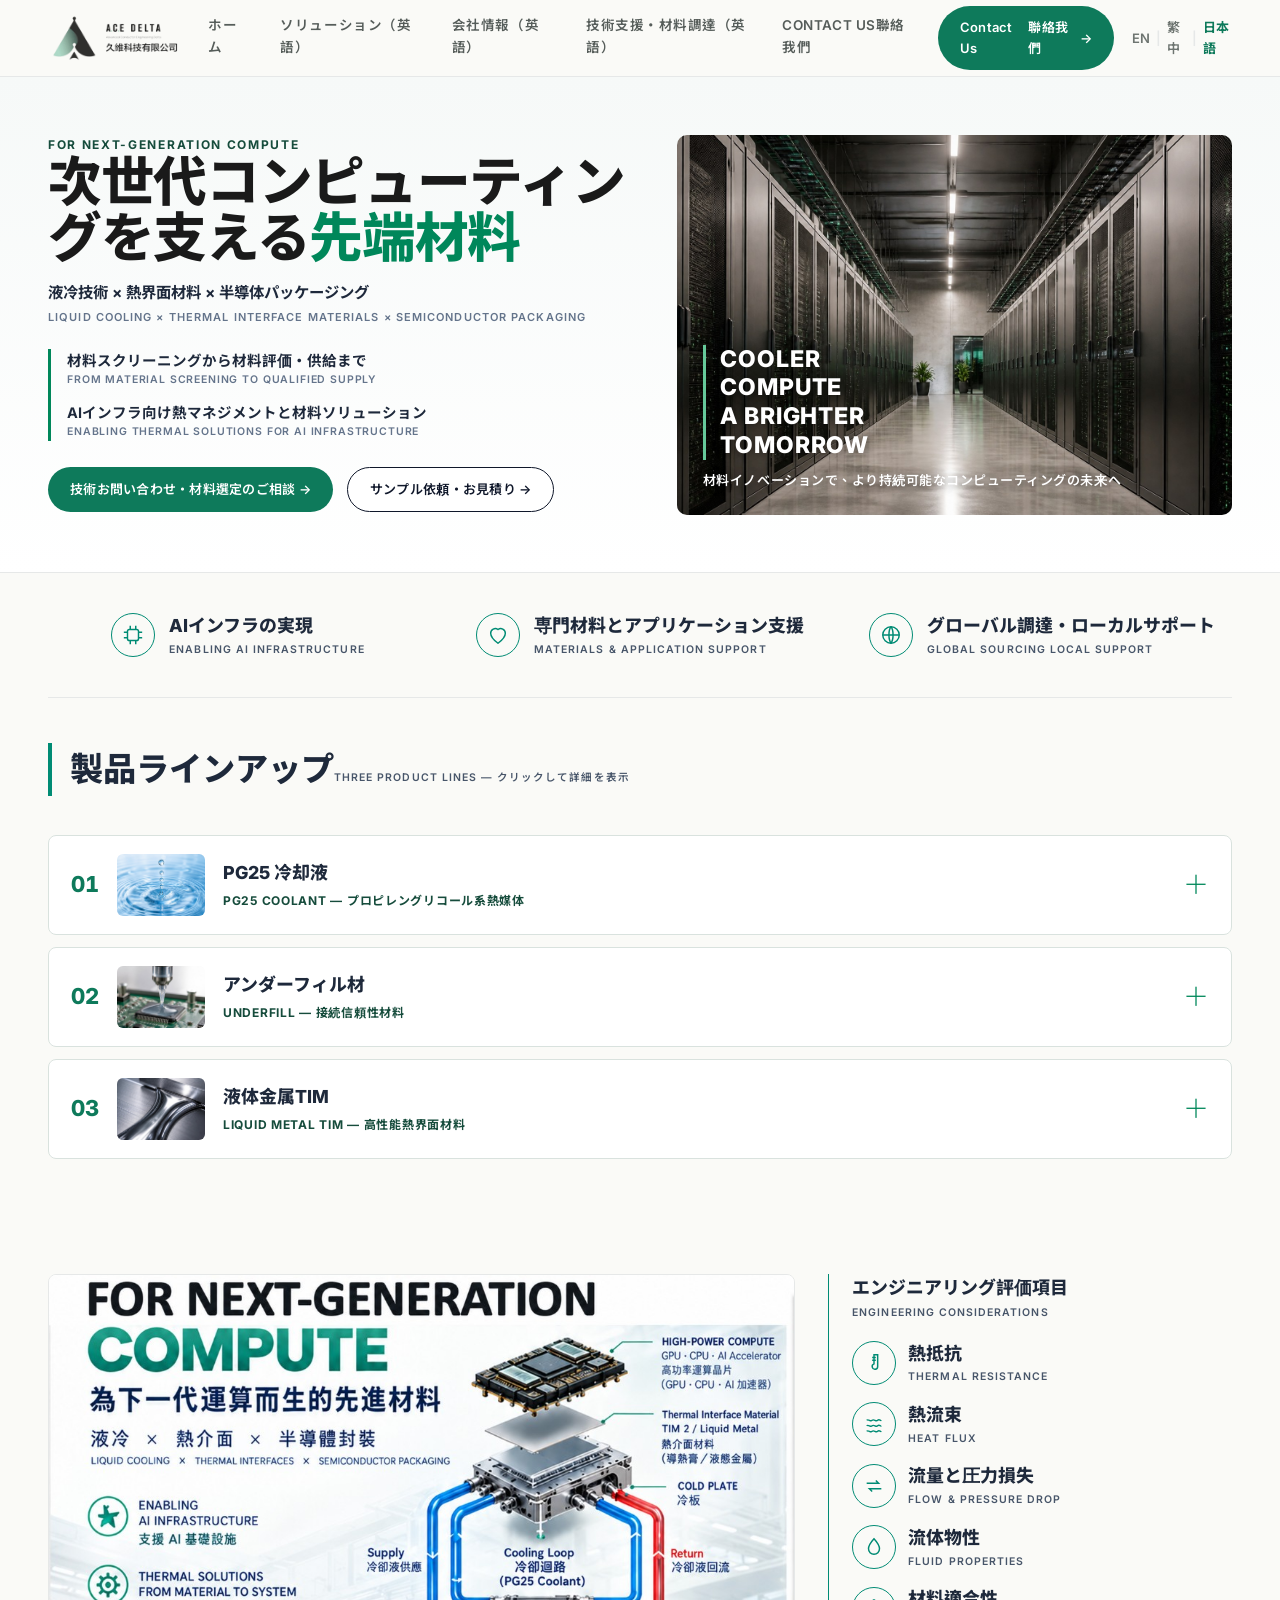
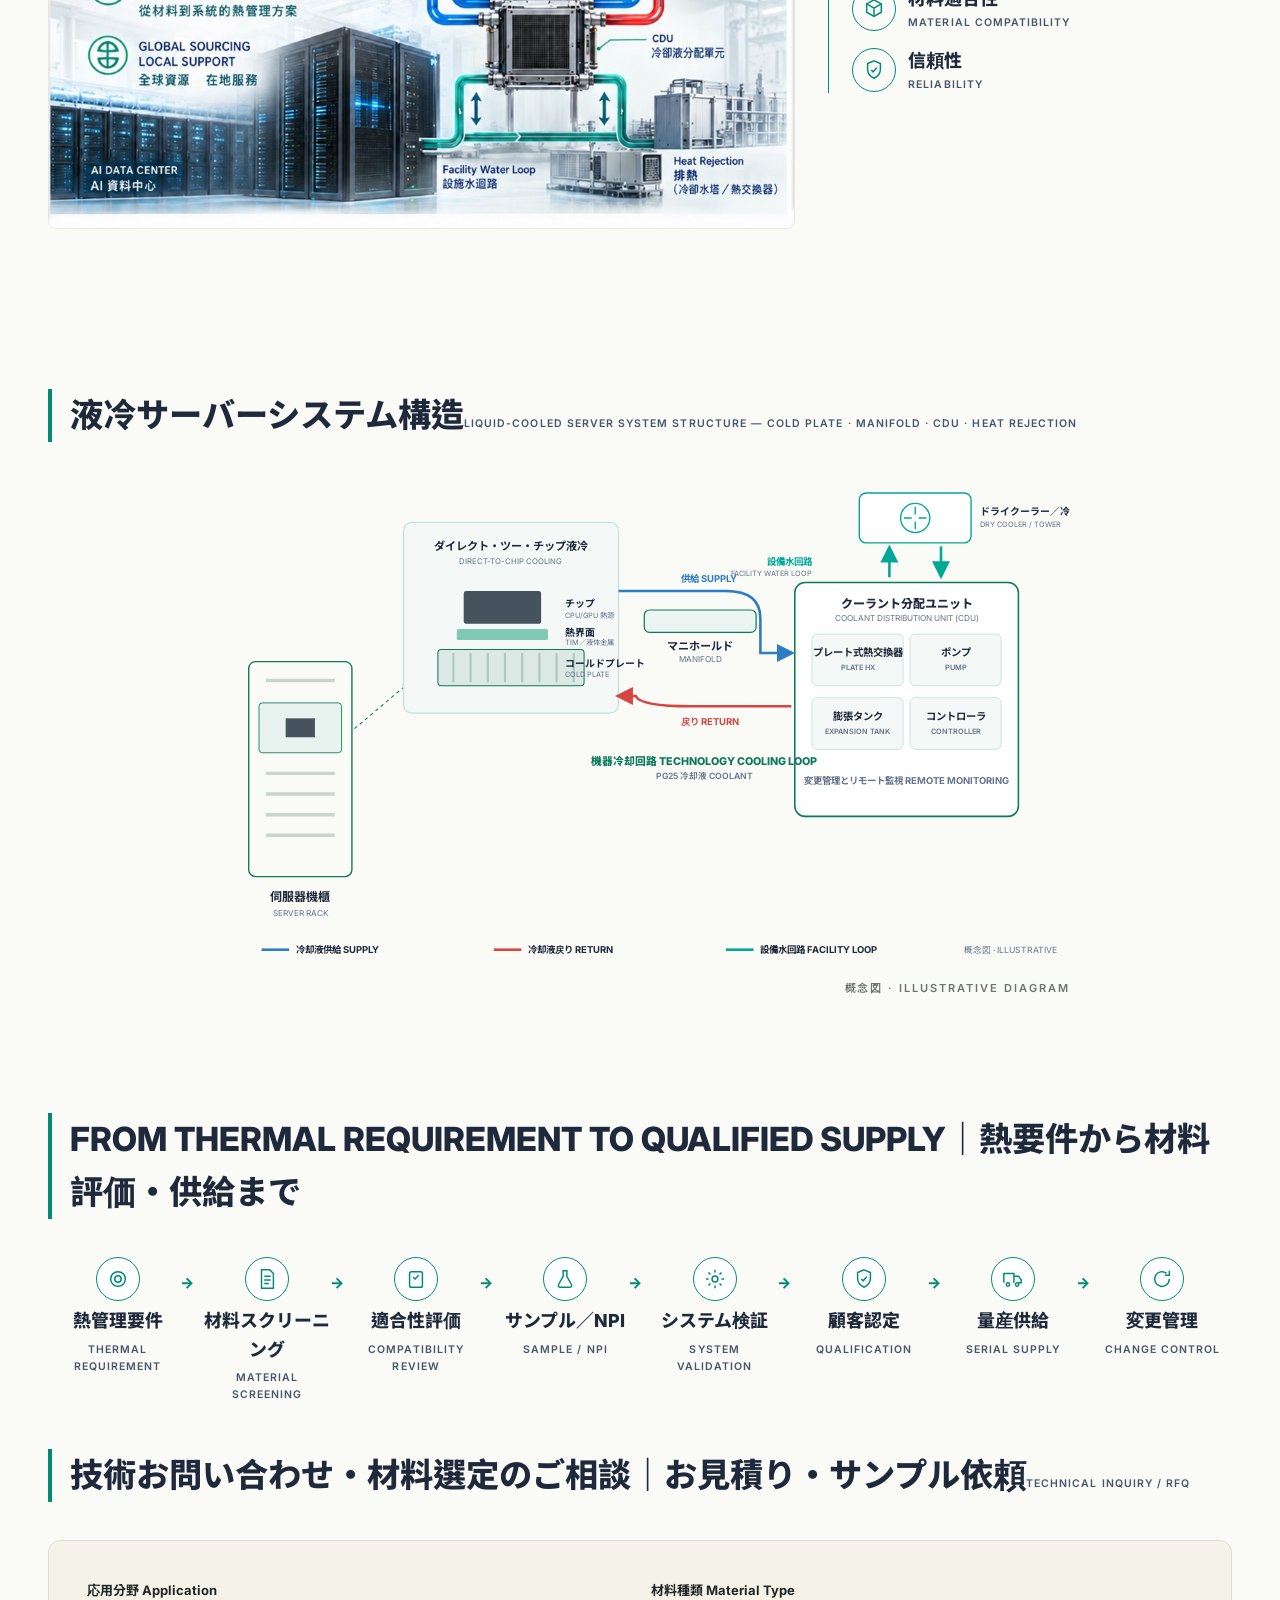
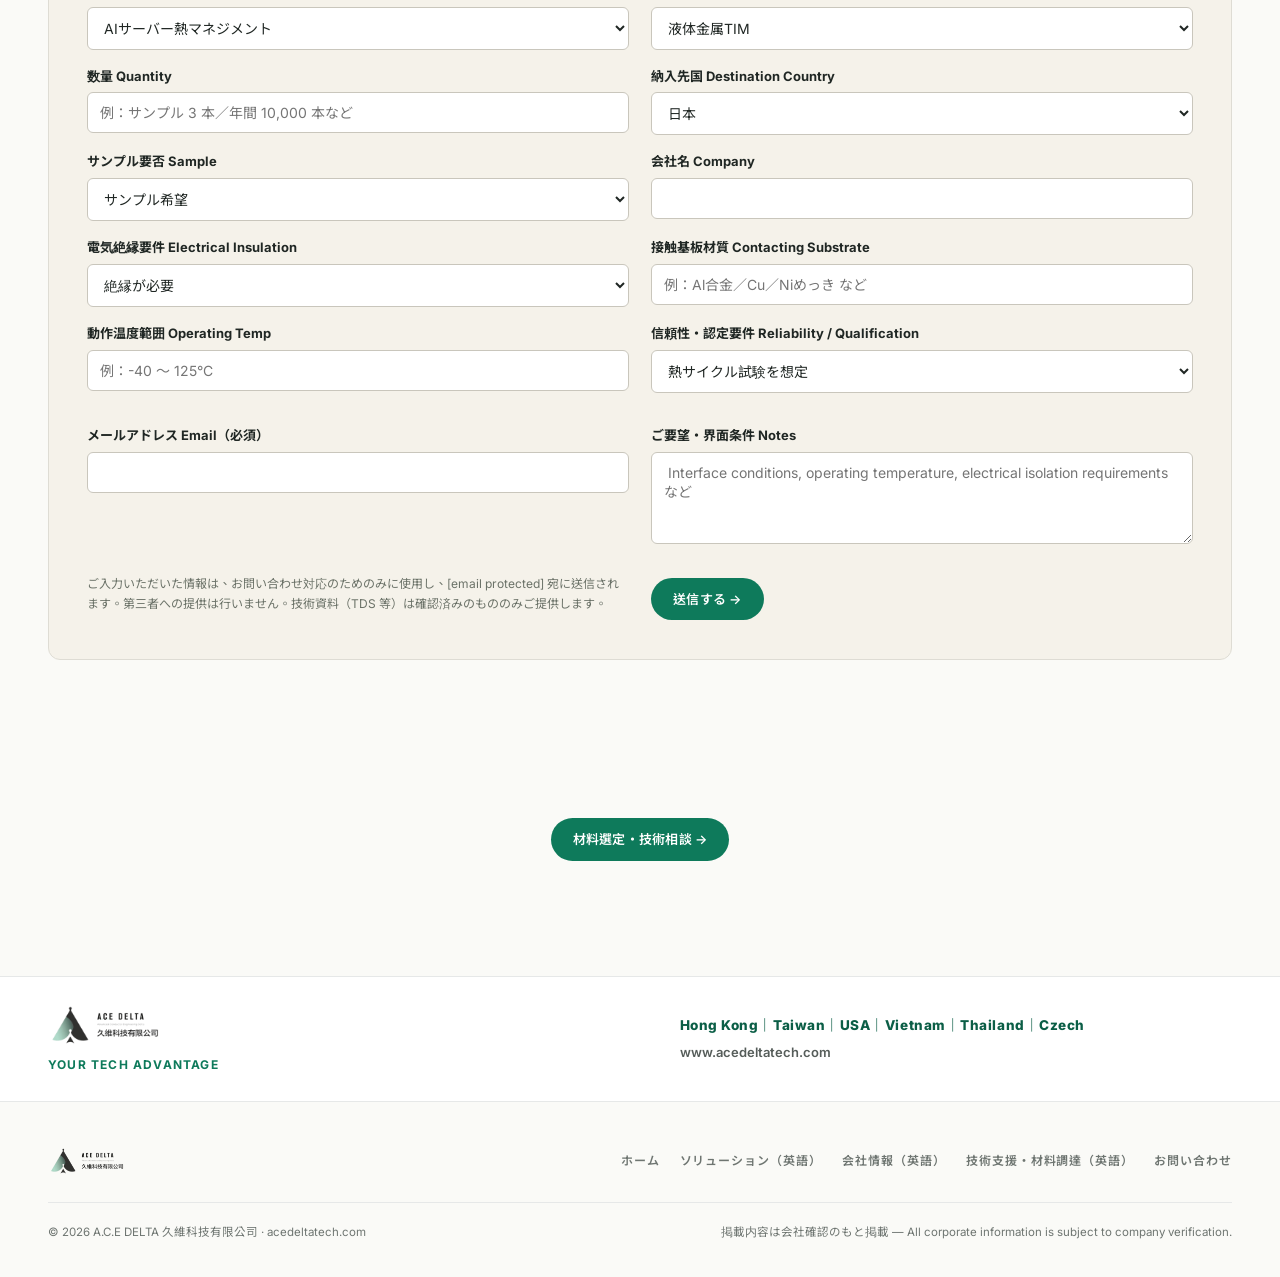
==== commit 0d998ee6: "Add files via upload" ====
--- a/ja/index.html
+++ b/ja/index.html
@@ -285,7 +285,7 @@
         </div>
         <label style="display:flex;flex-direction:column;gap:6px;font-size:13px;font-weight:700;margin-top:16px"><span>メールアドレス Email（必須）</span><input type="email" name="email" required></label>
         <label style="display:flex;flex-direction:column;gap:6px;font-size:13px;font-weight:700;margin-top:16px"><span>ご要望・界面条件 Notes</span><textarea name="notes" rows="4" placeholder=" Interface conditions, operating temperature, electrical isolation requirements など"></textarea></label>
-        <p style="margin-top:14px;font-size:12px;line-height:1.7;color:#6B7268">ご入力いただいた情報は、お問い合わせ対応のためのみに使用し、acedeltatech@gmail.com 宛に送信されます。第三者への提供は行いません。技術資料（TDS 等）は確認済みのもののみご提供します。</p>
+        <p style="margin-top:14px;font-size:12px;line-height:1.7;color:#6B7268">ご入力いただいた情報は、お問い合わせ対応のためのみに使用し、<a href="/cdn-cgi/l/email-protection" class="__cf_email__" data-cfemail="2c4d4f49484940584d58494f446c4b414d4540024f4341">[email&#160;protected]</a> 宛に送信されます。第三者への提供は行いません。技術資料（TDS 等）は確認済みのもののみご提供します。</p>
         <div style="margin-top:18px;display:flex;align-items:center;gap:18px;flex-wrap:wrap">
           <button class="pill" type="submit">送信する →</button>
           <p class="micro" id="rfqStatus" role="status" aria-live="polite" style="max-width:50ch"></p>
@@ -326,7 +326,7 @@
 
 <div id="toast" role="status" aria-live="polite"></div>
 
-<script src="../assets/js/main.js" defer></script>
+<script data-cfasync="false" src="/cdn-cgi/scripts/5c5dd728/cloudflare-static/email-decode.min.js"></script><script src="../assets/js/main.js" defer></script>
 <script>
 (function(){
   "use strict";
@@ -390,5 +390,6 @@
   }
 })();
 </script>
+<script type="module" src="https://static.cloudflareinsights.com/beacon.min.js/v4bc70e2c01a94c73b74392e4234840661791215815920" integrity="sha512-L0ha0OXavK/8okipN9F8BtP84dg9DUhPERbBXzwI6dgTA55d2+yweo3pn5CSFYs45/r8md2+xvUPtTdvTNRfjA==" data-cf-beacon='{"version":"2024.11.0","token":"4edd5f8ec12a48cfa682ab8261b80a79","spa":2}' crossorigin="anonymous"></script>
 </body>
 </html>
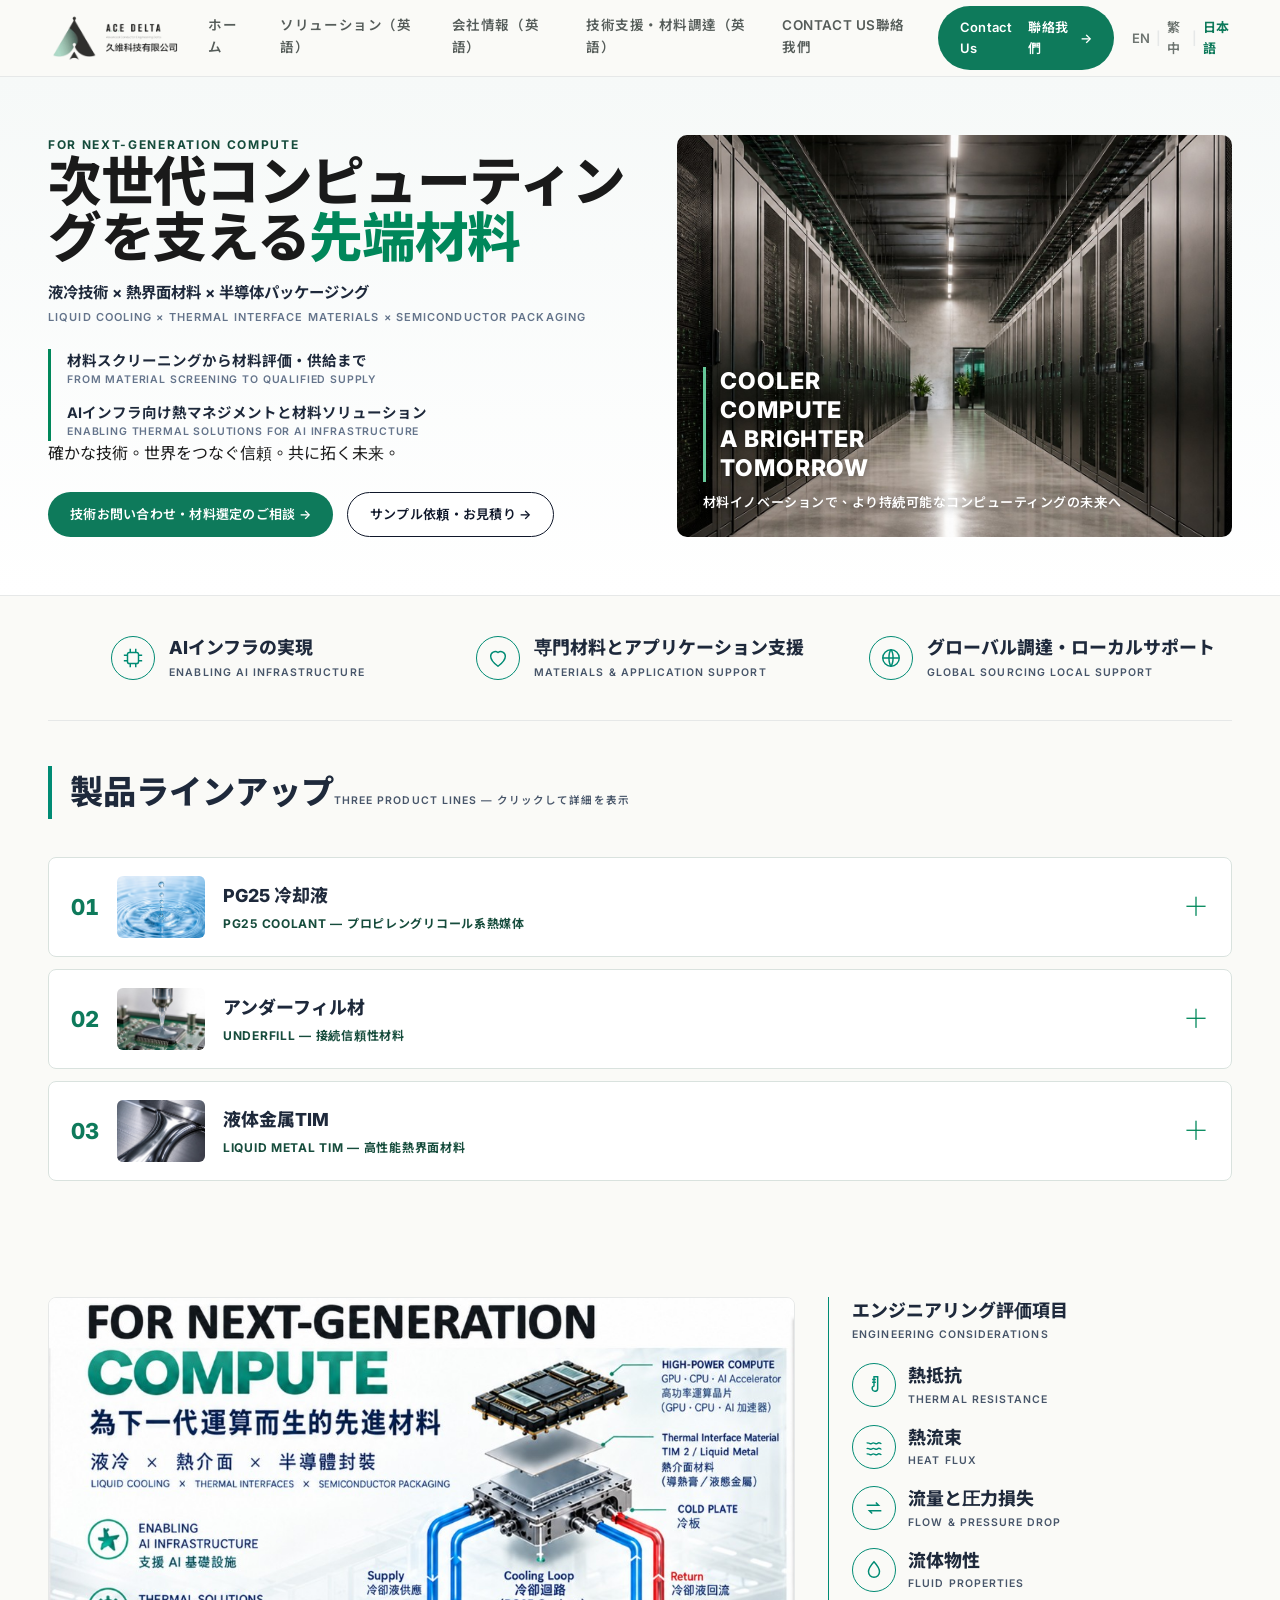
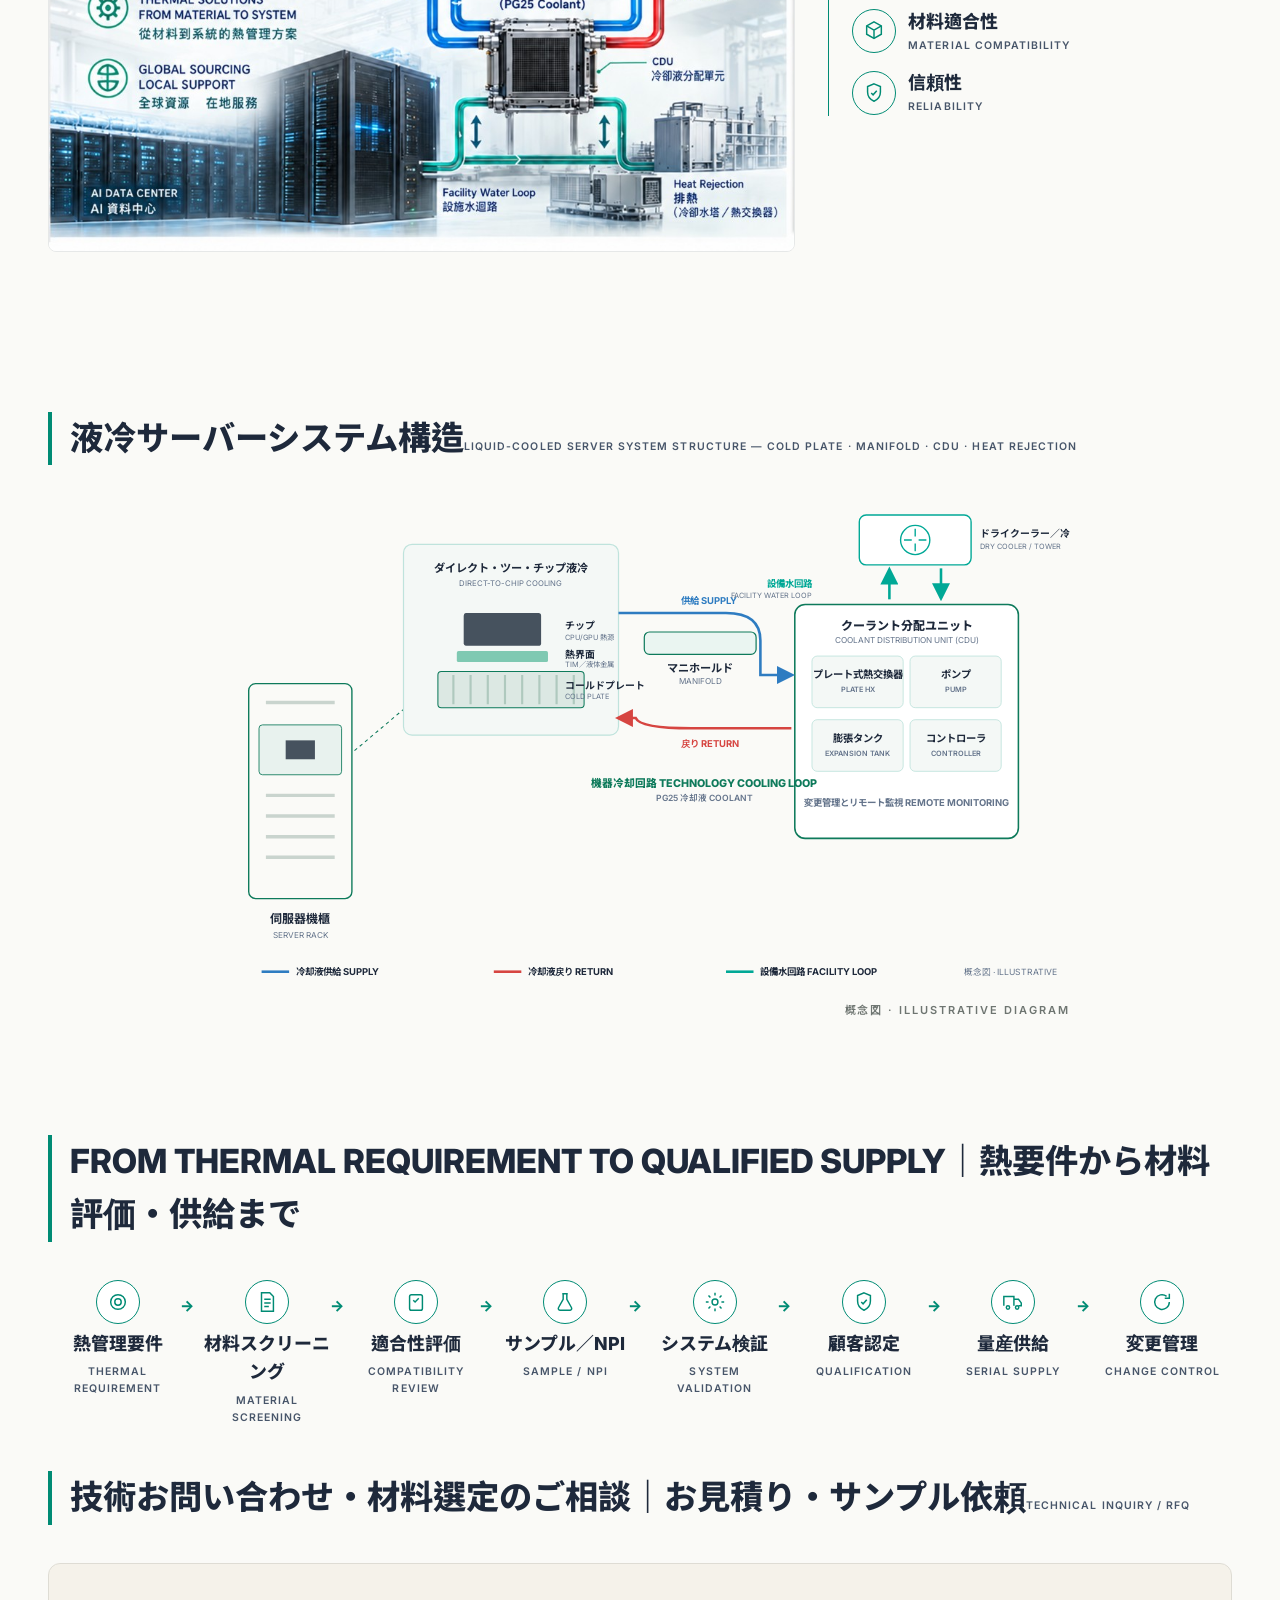
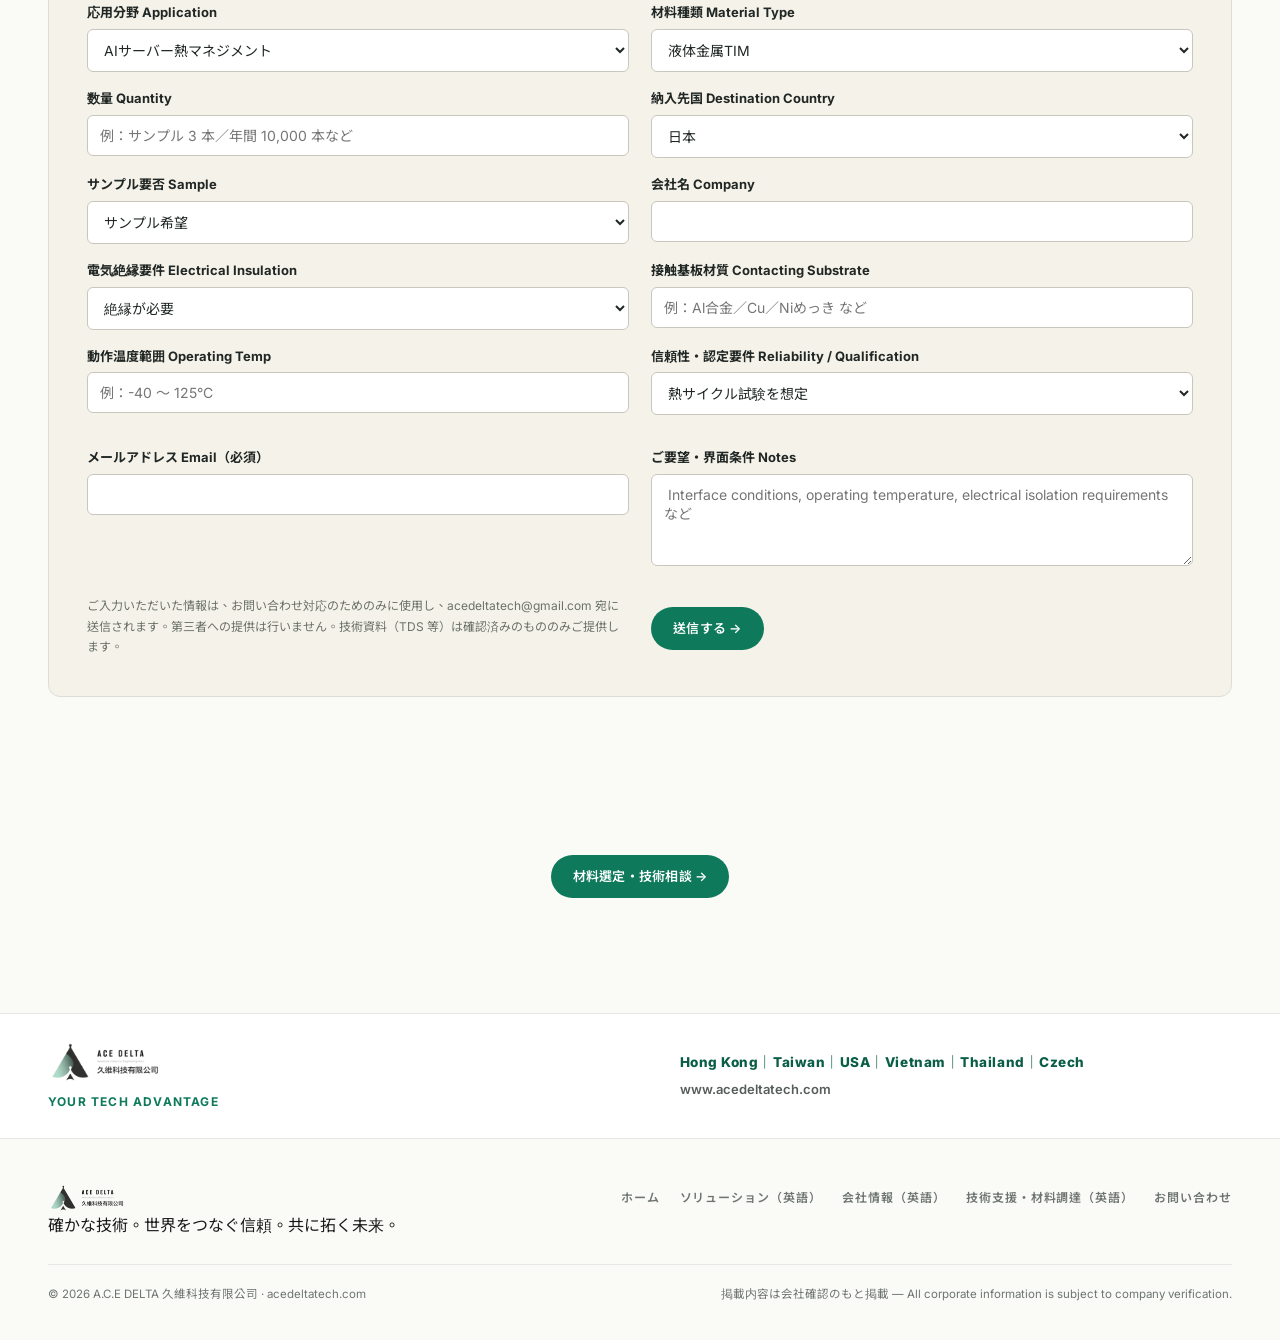
==== commit 80125340: "Add files via upload" ====
--- a/ja/index.html
+++ b/ja/index.html
@@ -73,6 +73,7 @@
         <p><span style="display:block;font-size:14.5px;font-weight:700;color:#1E293B">材料スクリーニングから材料評価・供給まで</span><span class="en-sub">From material screening to qualified supply</span></p>
         <p><span style="display:block;font-size:14.5px;font-weight:700;color:#1E293B">AIインフラ向け熱マネジメントと材料ソリューション</span><span class="en-sub">Enabling thermal solutions for AI infrastructure</span></p>
       </div>
+      <p class="brand-statement">確かな技術。世界をつなぐ信頼。共に拓く未来。</p>
       <div class="h-ctas">
         <a class="pill" href="#rfq">技術お問い合わせ・材料選定のご相談 →</a>
         <a class="pill ghost" href="#rfq">サンプル依頼・お見積り →</a>
@@ -285,7 +286,7 @@
         </div>
         <label style="display:flex;flex-direction:column;gap:6px;font-size:13px;font-weight:700;margin-top:16px"><span>メールアドレス Email（必須）</span><input type="email" name="email" required></label>
         <label style="display:flex;flex-direction:column;gap:6px;font-size:13px;font-weight:700;margin-top:16px"><span>ご要望・界面条件 Notes</span><textarea name="notes" rows="4" placeholder=" Interface conditions, operating temperature, electrical isolation requirements など"></textarea></label>
-        <p style="margin-top:14px;font-size:12px;line-height:1.7;color:#6B7268">ご入力いただいた情報は、お問い合わせ対応のためのみに使用し、<a href="/cdn-cgi/l/email-protection" class="__cf_email__" data-cfemail="2c4d4f49484940584d58494f446c4b414d4540024f4341">[email&#160;protected]</a> 宛に送信されます。第三者への提供は行いません。技術資料（TDS 等）は確認済みのもののみご提供します。</p>
+        <p style="margin-top:14px;font-size:12px;line-height:1.7;color:#6B7268">ご入力いただいた情報は、お問い合わせ対応のためのみに使用し、acedeltatech@gmail.com 宛に送信されます。第三者への提供は行いません。技術資料（TDS 等）は確認済みのもののみご提供します。</p>
         <div style="margin-top:18px;display:flex;align-items:center;gap:18px;flex-wrap:wrap">
           <button class="pill" type="submit">送信する →</button>
           <p class="micro" id="rfqStatus" role="status" aria-live="polite" style="max-width:50ch"></p>
@@ -308,7 +309,7 @@
 <footer class="site-foot">
   <div class="wrap">
     <div class="foot-in">
-      <a class="logo" href="#top" aria-label="A.C.E DELTA"><img src="../assets/img/logo.png" alt="A.C.E DELTA — 久維科技有限公司"></a>
+      <a class="logo" href="#top" ><img src="../assets/img/logo.png" alt="A.C.E DELTA ロゴ"></a>
       <nav class="foot-nav" aria-label="Footer navigation">
         <a href="/ja/">ホーム</a>
         <a href="/solutions.html">ソリューション（英語）</a>
@@ -317,6 +318,7 @@
         <a href="/contact.html">お問い合わせ</a>
       </nav>
     </div>
+    <p class="brand-line">確かな技術。世界をつなぐ信頼。共に拓く未来。</p>
     <div class="foot-legal">
       <span>© 2026 A.C.E DELTA 久維科技有限公司 · acedeltatech.com</span>
       <span><span>掲載内容は会社確認のもと掲載 — All corporate information is subject to company verification.</span></span>
@@ -326,7 +328,7 @@
 
 <div id="toast" role="status" aria-live="polite"></div>
 
-<script data-cfasync="false" src="/cdn-cgi/scripts/5c5dd728/cloudflare-static/email-decode.min.js"></script><script src="../assets/js/main.js" defer></script>
+<script src="../assets/js/main.js" defer></script>
 <script>
 (function(){
   "use strict";
@@ -390,6 +392,5 @@
   }
 })();
 </script>
-<script type="module" src="https://static.cloudflareinsights.com/beacon.min.js/v4bc70e2c01a94c73b74392e4234840661791215815920" integrity="sha512-L0ha0OXavK/8okipN9F8BtP84dg9DUhPERbBXzwI6dgTA55d2+yweo3pn5CSFYs45/r8md2+xvUPtTdvTNRfjA==" data-cf-beacon='{"version":"2024.11.0","token":"4edd5f8ec12a48cfa682ab8261b80a79","spa":2}' crossorigin="anonymous"></script>
 </body>
 </html>
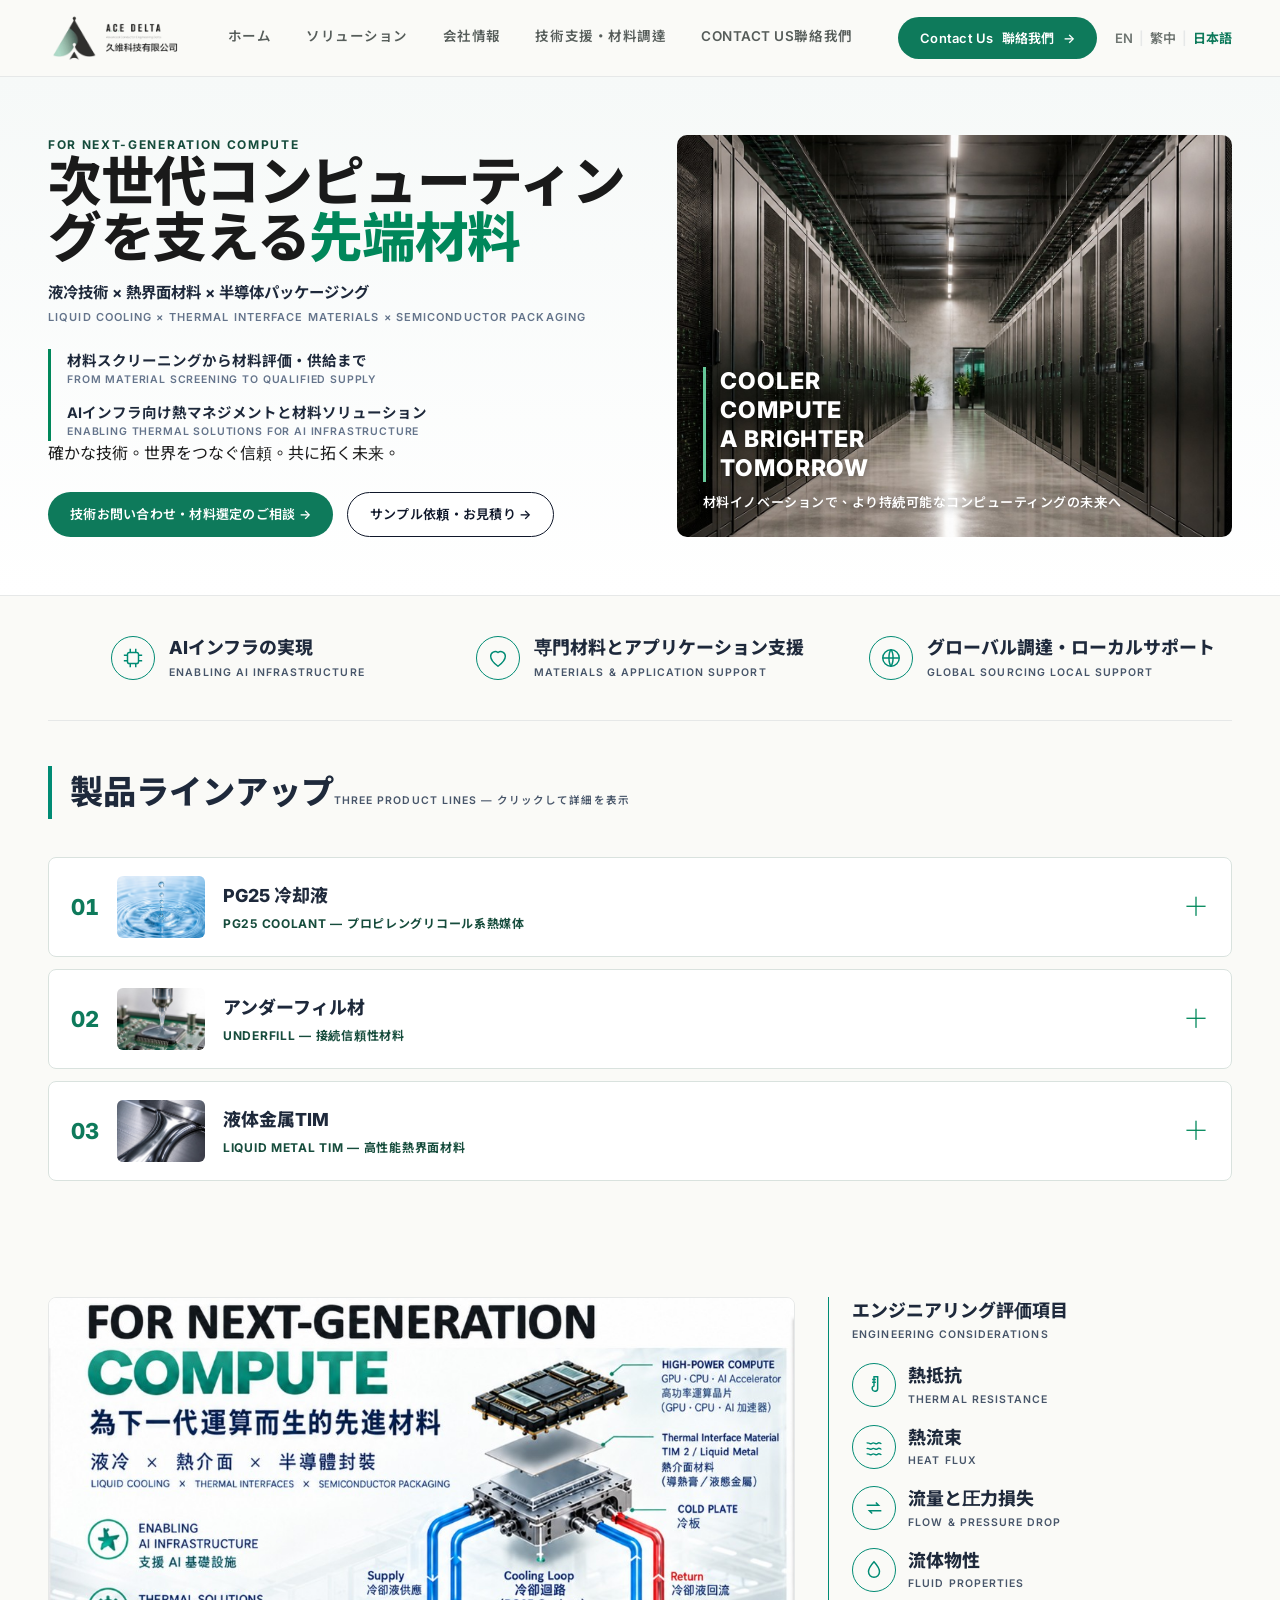
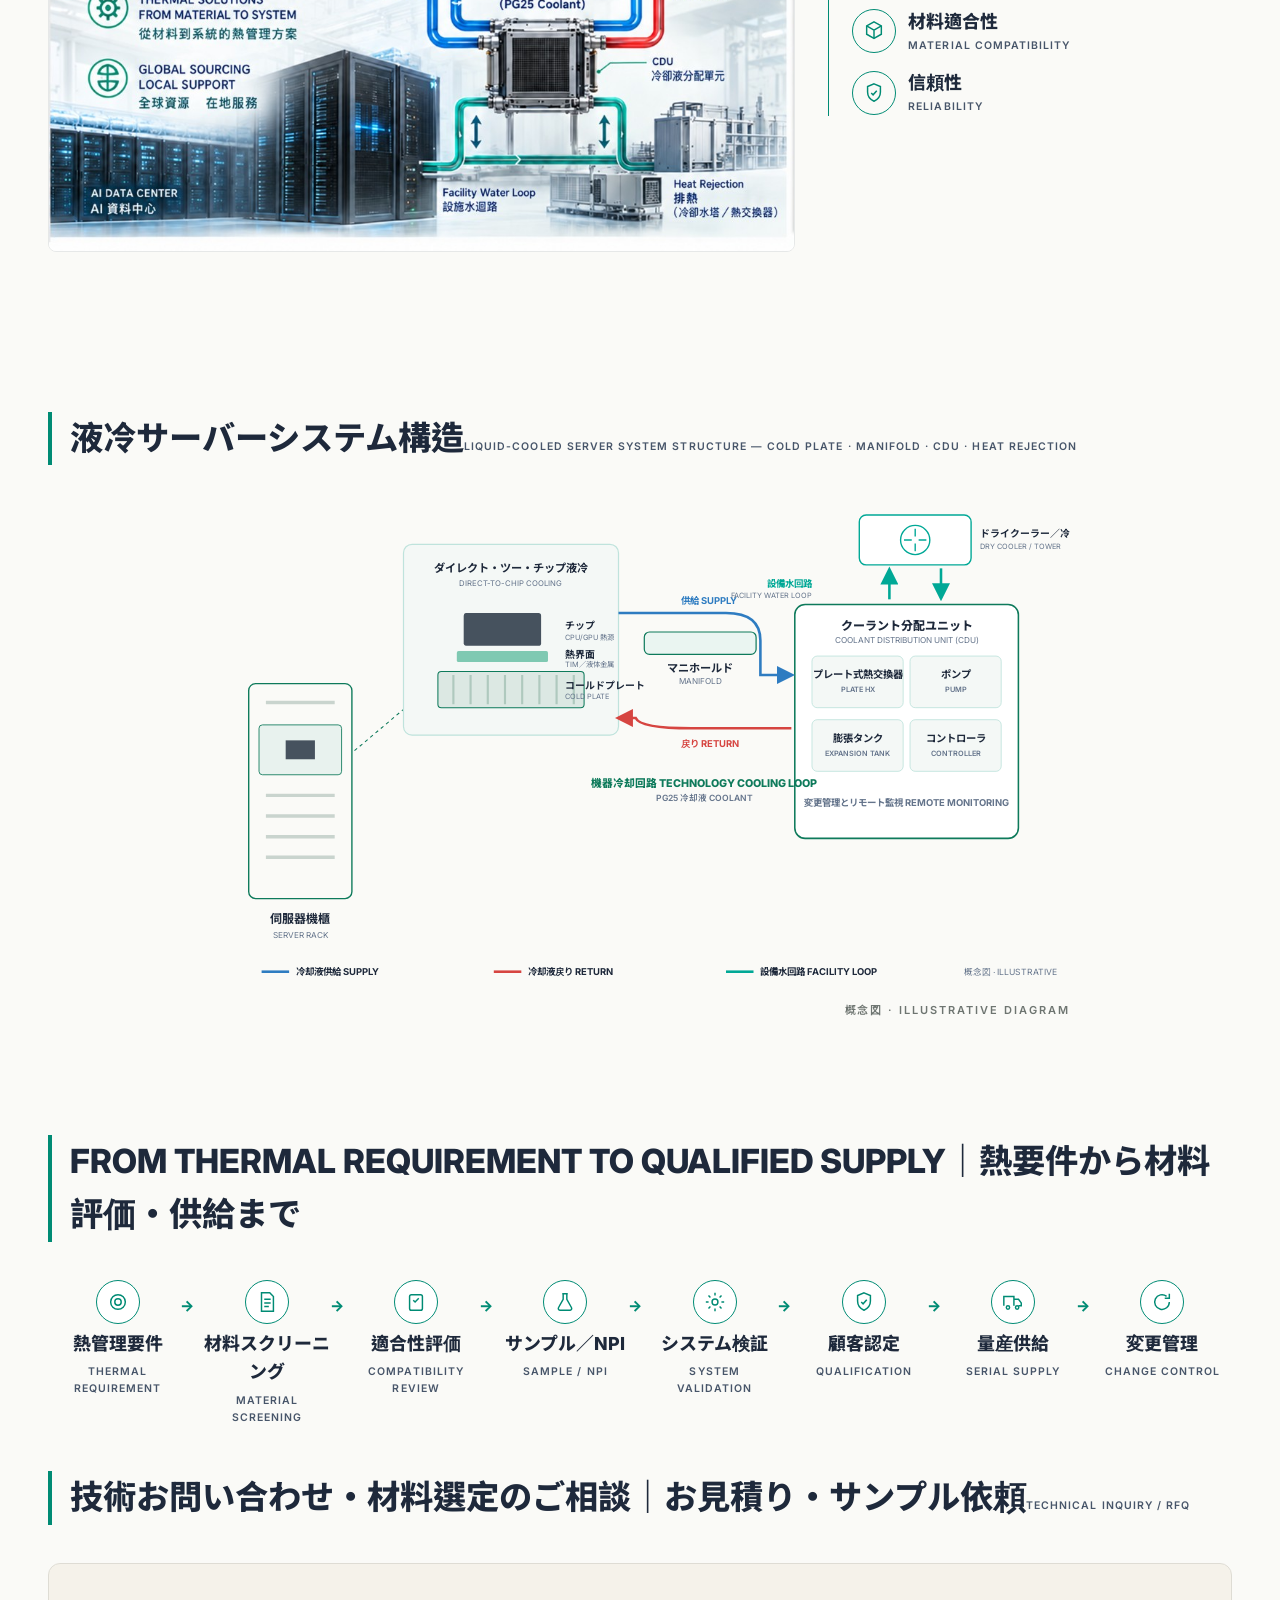
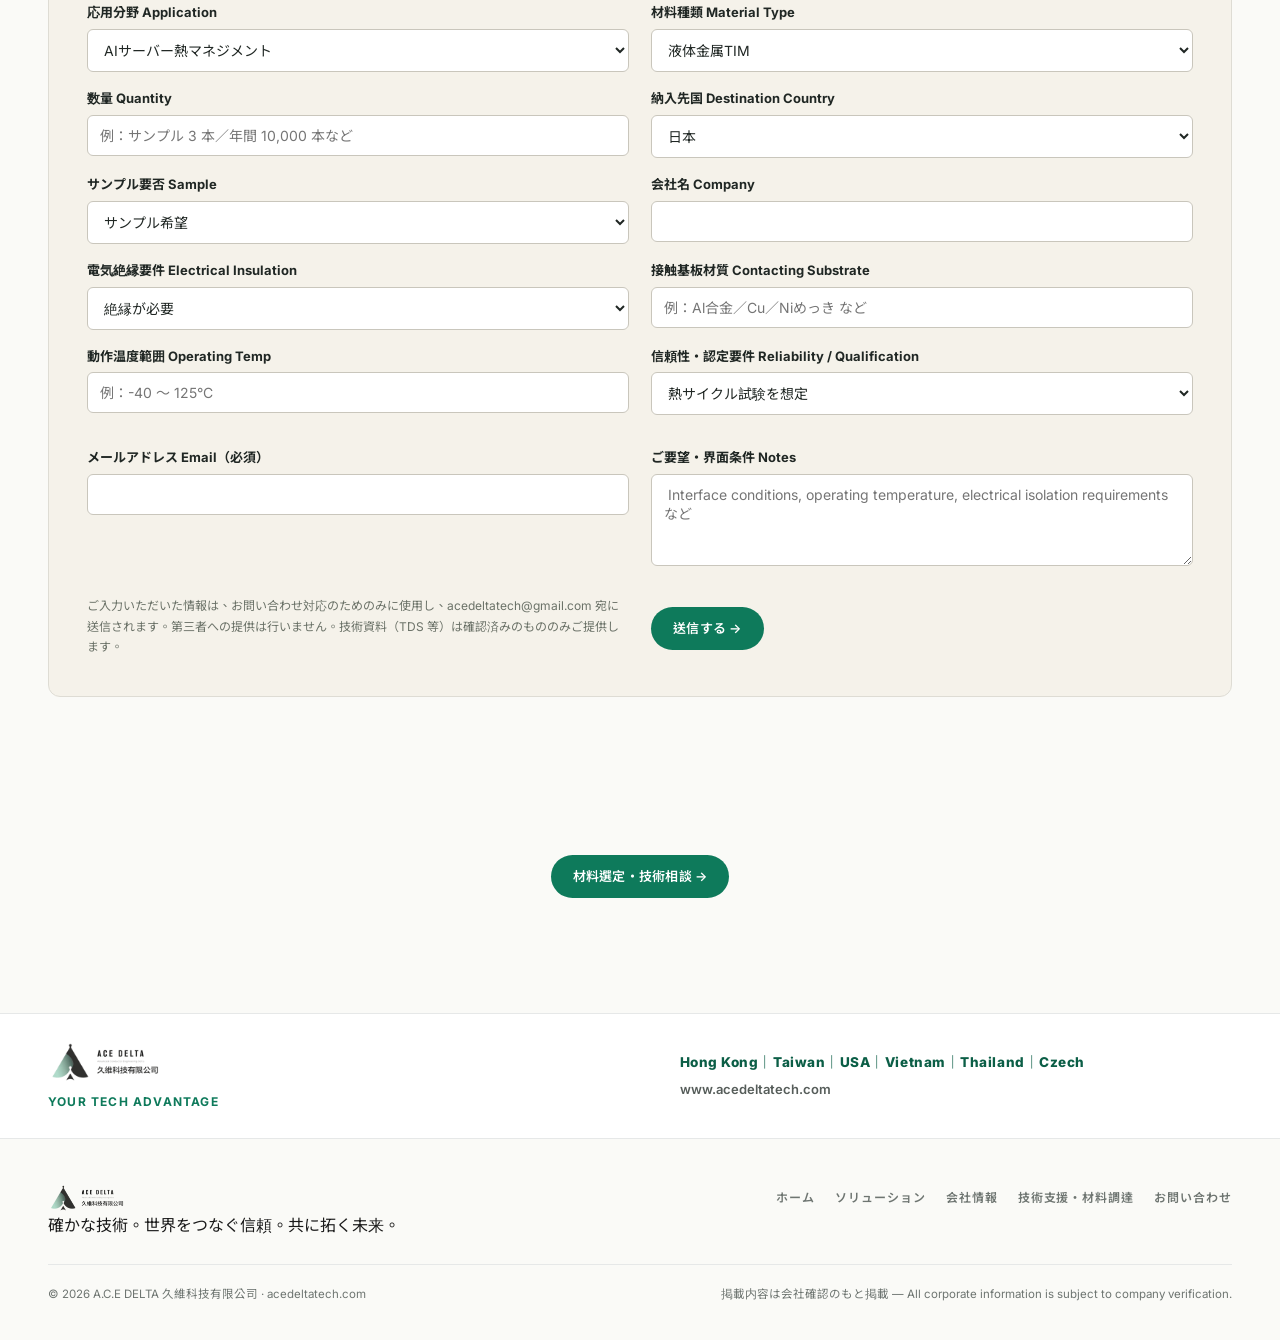
==== commit 4e31aeb5: "Add files via upload" ====
--- a/ja/index.html
+++ b/ja/index.html
@@ -48,14 +48,14 @@
     </a>
     <nav class="main-nav" id="mainNav" aria-label="Main navigation">
       <a href="/ja/">ホーム</a>
-      <a href="/solutions.html">ソリューション（英語）</a>
-      <a href="/about.html">会社情報（英語）</a>
-      <a href="/engineering.html">技術支援・材料調達（英語）</a>
-      <a href="/contact.html"><span class="en">Contact Us</span><span class="zh">聯絡我們</span></a>
+      <a href="/ja/solutions">ソリューション</a>
+      <a href="/ja/about">会社情報</a>
+      <a href="/ja/engineering">技術支援・材料調達</a>
+      <a href="/ja/contact"><span class="en">Contact Us</span><span class="zh">聯絡我們</span></a>
     </nav>
     <div class="head-actions">
       <a class="pill" href="#rfq"><span class="en">Contact Us</span><span class="zh">聯絡我們</span> →</a>
-      <div class="lang-sw" role="group" aria-label="言語切替"><a href="/index.html" hreflang="en">EN</a><span class="bar">|</span><a href="/?lang=zh" hreflang="zh-Hant">繁中</a><span class="bar">|</span><span style="font-weight:700;color:var(--green)">日本語</span></div>
+      <div class="lang-sw" role="group" aria-label="言語切替"><a href="/ja/" hreflang="en">EN</a><span class="bar">|</span><a href="/?lang=zh" hreflang="zh-Hant">繁中</a><span class="bar">|</span><span style="font-weight:700;color:var(--green)">日本語</span></div>
       <button class="burger" id="burger" aria-expanded="false" aria-controls="mainNav" aria-label="Menu"><span></span><span></span><span></span></button>
     </div>
   </div>
@@ -312,10 +312,10 @@
       <a class="logo" href="#top" ><img src="../assets/img/logo.png" alt="A.C.E DELTA ロゴ"></a>
       <nav class="foot-nav" aria-label="Footer navigation">
         <a href="/ja/">ホーム</a>
-        <a href="/solutions.html">ソリューション（英語）</a>
-        <a href="/about.html">会社情報（英語）</a>
-        <a href="/engineering.html">技術支援・材料調達（英語）</a>
-        <a href="/contact.html">お問い合わせ</a>
+        <a href="/ja/solutions">ソリューション</a>
+        <a href="/ja/about">会社情報</a>
+        <a href="/ja/engineering">技術支援・材料調達</a>
+        <a href="/ja/contact">お問い合わせ</a>
       </nav>
     </div>
     <p class="brand-line">確かな技術。世界をつなぐ信頼。共に拓く未来。</p>
